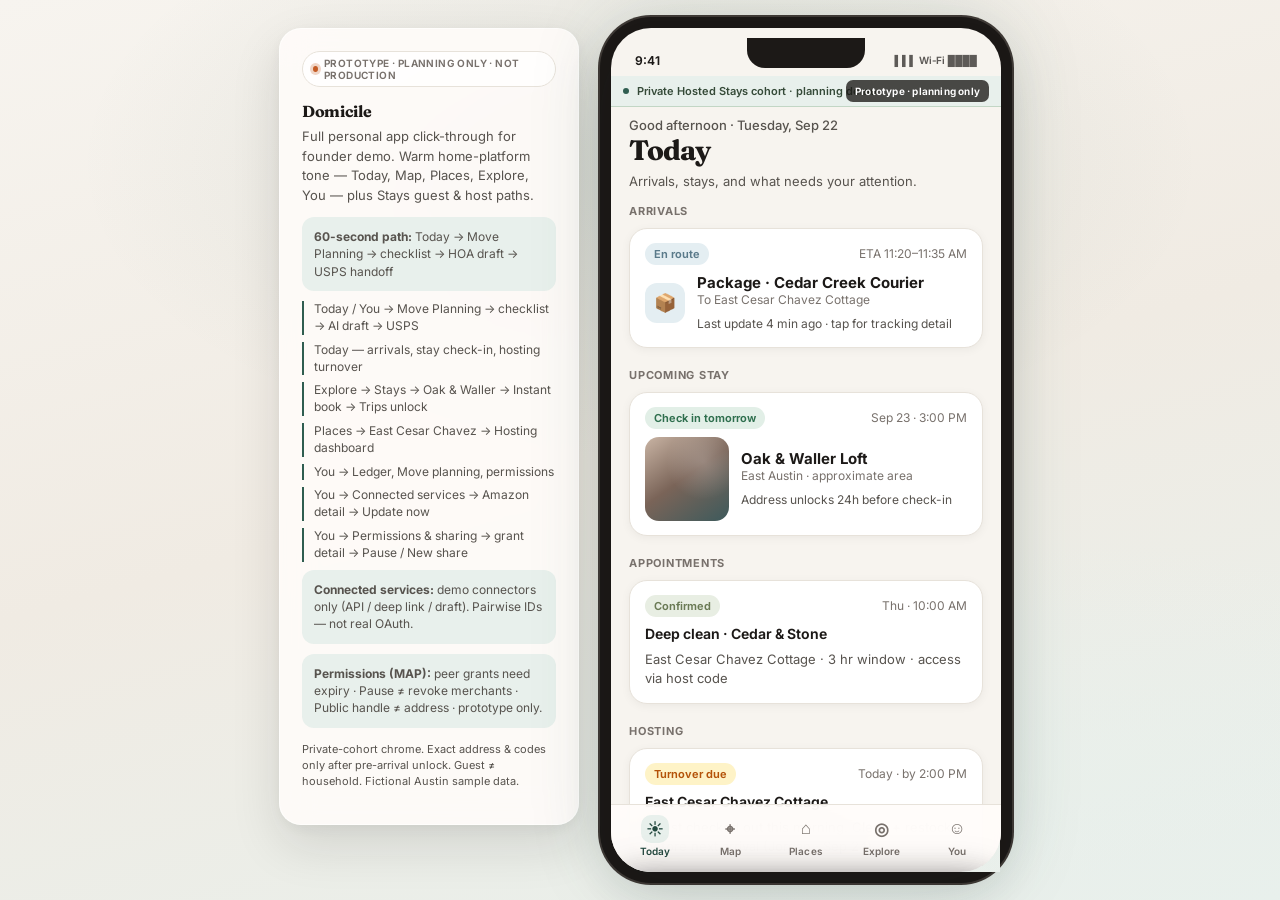
==== index.html @ 8d641833 "Add private inquiry disclosure flow (Services → Permissions) Explore → Services → Cedar & Stone → di" ====
<!DOCTYPE html>
<html lang="en">
<head>
<meta charset="UTF-8" />
<meta name="viewport" content="width=device-width, initial-scale=1, maximum-scale=1, user-scalable=no" />
<meta name="description" content="Domicile personal app — interactive founder prototype (planning only)" />
<title>Domicile · Personal App Prototype</title>
<link rel="preconnect" href="https://fonts.googleapis.com" />
<link rel="preconnect" href="https://fonts.gstatic.com" crossorigin />
<link href="https://fonts.googleapis.com/css2?family=Fraunces:opsz,wght@9..144,500;9..144,600;9..144,700&family=Inter:wght@400;500;600;700&display=swap" rel="stylesheet" />
<link rel="stylesheet" href="app.css" />
</head>
<body>
<div class="desk">
  <aside class="side-panel">
    <div class="badge-proto">Prototype · planning only · not production</div>
    <h2>Domicile</h2>
    <p>Full personal app click-through for founder demo. Warm home-platform tone — Today, Map, Places, Explore, You — plus Stays guest &amp; host paths.</p>
    <div class="hint"><strong>60-second path:</strong> Today → Move Planning → checklist → HOA draft → USPS handoff</div>
    <div class="path">Today / You → Move Planning → checklist → AI draft → USPS</div>
    <div class="path">Today — arrivals, stay check-in, hosting turnover</div>
    <div class="path">Explore → Stays → Oak &amp; Waller → Instant book → Trips unlock</div>
    <div class="path">Places → East Cesar Chavez → Hosting dashboard</div>
    <div class="path">You → Ledger, Move planning, permissions</div>
    <div class="path">You → Connected services → Amazon detail → Update now</div>
    <div class="path">You → Permissions &amp; sharing → grant detail → Pause / New share</div>
    <div class="hint" style="margin-top:8px"><strong>Connected services:</strong> demo connectors only (API / deep link / draft). Pairwise IDs — not real OAuth.</div>
    <div class="hint"><strong>Permissions (MAP):</strong> peer grants need expiry · Pause ≠ revoke merchants · Public handle ≠ address · prototype only.</div>
    <p class="muted" style="margin-top:14px;font-size:11px;line-height:1.45">Private-cohort chrome. Exact address &amp; codes only after pre-arrival unlock. Guest ≠ household. Fictional Austin sample data.</p>
  </aside>

  <div class="phone" id="phone">
    <div class="phone-notch"></div>
    <div class="fab-demo">Prototype · planning only</div>
    <div class="status-bar">
      <span class="time">9:41</span>
      <span class="status-icons">▌▌▌  Wi‑Fi  ████</span>
    </div>
    <div class="app">
      <div class="cohort-bar"><span class="dot"></span> Private Hosted Stays cohort · planning demo</div>
      <div class="screens" id="screens">

        <!-- ========== TODAY ========== -->
        <section class="screen active" data-screen="today" data-nav="today">
          <div class="pad-lg">
            <div class="greeting">Good afternoon · Tuesday, Sep 22</div>
            <h1 class="h1">Today</h1>
            <p class="sub mb-12">Arrivals, stays, and what needs your attention.</p>

            <div class="section-label" style="margin-top:8px">Arrivals</div>
            <div class="card tap" onclick="go('arrival-detail')">
              <div class="between mb-8">
                <span class="pill sky">En route</span>
                <span class="muted">ETA 11:20–11:35 AM</span>
              </div>
              <div class="row gap-md">
                <div class="spend-ico" style="background:var(--sky-soft);font-size:18px">📦</div>
                <div>
                  <div class="strong" style="font-size:15px">Package · Cedar Creek Courier</div>
                  <div class="muted">To East Cesar Chavez Cottage</div>
                  <div class="sub mt-8" style="font-size:12px">Last update 4 min ago · tap for tracking detail</div>
                </div>
              </div>
            </div>

            <div class="section-label">Upcoming stay</div>
            <div class="card tap" onclick="go('trip-prearrival')">
              <div class="between mb-8">
                <span class="pill ok">Check in tomorrow</span>
                <span class="muted">Sep 23 · 3:00 PM</span>
              </div>
              <div class="row gap-md">
                <div class="photo sm loft"></div>
                <div>
                  <div class="strong" style="font-size:15px">Oak &amp; Waller Loft</div>
                  <div class="muted">East Austin · approximate area</div>
                  <div class="sub mt-8" style="font-size:12px">Address unlocks 24h before check-in</div>
                </div>
              </div>
            </div>

            <div class="section-label">Appointments</div>
            <div class="card tap" onclick="go('appointment-detail')">
              <div class="between mb-8">
                <span class="pill olive">Confirmed</span>
                <span class="muted">Thu · 10:00 AM</span>
              </div>
              <div class="h3" style="margin:0">Deep clean · Cedar &amp; Stone</div>
              <p class="sub mt-8">East Cesar Chavez Cottage · 3 hr window · access via host code</p>
            </div>

            <div class="section-label">Hosting</div>
            <div class="card tap" onclick="go('host-reservation')">
              <div class="between mb-8">
                <span class="pill warn">Turnover due</span>
                <span class="muted">Today · by 2:00 PM</span>
              </div>
              <div class="h3" style="margin:0">East Cesar Chavez Cottage</div>
              <p class="sub mt-8">Guest checked out this morning. Clean + restock before next arrival (Jordan · Sep 24).</p>
              <button class="btn btn-secondary btn-sm mt-12" style="width:auto" onclick="event.stopPropagation();go('host-reservation')">View reservation</button>
            </div>

            <div class="section-label">Obligations</div>
            <div class="card tap" onclick="go('place-community')">
              <div class="between">
                <div>
                  <div class="h3" style="margin:0">HOA dues · Sep</div>
                  <p class="sub mt-8">Holly Grove Association · $285 due Oct 1</p>
                </div>
                <span class="pill ghost">Due soon</span>
              </div>
            </div>

            <div class="section-label">Move</div>
            <div class="card tap move-card" onclick="go('move-planning')">
              <div class="between mb-8">
                <span class="pill sage">In progress</span>
                <span class="muted">Nov 1 · move day</span>
              </div>
              <div class="row gap-md">
                <div class="spend-ico" style="background:var(--accent-soft);font-size:18px">→</div>
                <div class="flex-1">
                  <div class="strong" style="font-size:15px">Move Planning</div>
                  <div class="muted">East Cesar Chavez → South Lamar</div>
                  <div class="move-progress mt-8">
                    <div class="between" style="margin-bottom:4px"><span class="muted" style="font-size:11px">3 of 8 notified</span><span class="muted" style="font-size:11px">38%</span></div>
                    <div class="progress-bar"><span style="width:38%"></span></div>
                  </div>
                </div>
              </div>
            </div>
            <div class="card tap mb-8" style="margin-top:8px" onclick="go('connected-services')">
              <div class="between">
                <div class="row gap-md">
                  <div class="spend-ico" style="background:var(--accent-soft);font-size:16px">↔</div>
                  <div>
                    <div class="strong" style="font-size:14px">Connected services</div>
                    <div class="muted" id="today-cs-meta">Services that use your destination</div>
                  </div>
                </div>
                <span class="y-chev">›</span>
              </div>
            </div>

            <div class="section-label">Quiet</div>
            <div class="card tap" onclick="goPermissionsTab('shared')">
              <div class="between">
                <div>
                  <div class="strong" style="font-size:14px">Permissions &amp; sharing</div>
                  <div class="muted" id="today-perm-meta">Maya · approx area · expires Fri</div>
                </div>
                <span class="y-chev">›</span>
              </div>
            </div>
          </div>
        </section>

        <section class="screen" data-screen="arrival-detail" data-nav="today">
          <div class="topbar">
            <button class="back" onclick="go('today')">‹ Today</button>
            <span class="title">Arrival</span>
            <span></span>
          </div>
          <div class="pad">
            <div class="between mb-8">
              <span class="pill sky">En route</span>
              <span class="muted">Fresh · 4 min ago</span>
            </div>
            <h1 class="h1" style="font-size:22px">Package delivery</h1>
            <p class="sub mb-16">Cedar Creek Courier · tracking capability from provider</p>
            <div class="card mb-12">
              <div class="quote-line"><span>ETA window</span><span class="strong">11:20–11:35 AM</span></div>
              <div class="quote-line"><span>Destination</span><span>East Cesar Chavez Cottage</span></div>
              <div class="quote-line"><span>Provider status</span><span>Out for delivery</span></div>
              <div class="quote-line sub"><span>Position precision</span><span>Coarse area only</span></div>
            </div>
            <div class="map-canvas mb-12" style="height:180px">
              <div class="map-blob sky" style="top:40%;left:40%;width:70px;height:55px"><span>Courier</span></div>
              <div class="map-blob olive" style="top:55%;left:58%;width:50px;height:40px"><span>Home</span></div>
              <div class="map-note">ETA-based card — no fabricated live pin. Exact courier track stays in provider app.</div>
            </div>
            <div class="banner info mb-12">
              <span>ℹ</span>
              <span>Domicile shows what this provider authorized. Open their app for turn-by-turn tracking.</span>
            </div>
            <button class="btn btn-secondary" onclick="toast('Would open Cedar Creek Courier (prototype)')">Open provider app</button>
            <button class="btn btn-ghost mt-8" style="width:100%" onclick="go('today')">Back to Today</button>
          </div>
        </section>

        <section class="screen" data-screen="appointment-detail" data-nav="today">
          <div class="topbar">
            <button class="back" onclick="go('today')">‹ Today</button>
            <span class="title">Appointment</span>
            <span></span>
          </div>
          <div class="pad">
            <span class="pill olive mb-8">Confirmed</span>
            <h1 class="h1" style="font-size:22px">Deep clean</h1>
            <p class="sub mb-16">Cedar &amp; Stone Clean Co. · Thu Sep 25 · 10:00–1:00 PM</p>
            <div class="card mb-12">
              <div class="h3">Place</div>
              <p class="sub">East Cesar Chavez Cottage · worker access via timed code</p>
            </div>
            <div class="card mb-12">
              <div class="h3">Scope</div>
              <p class="sub">Kitchen, baths, floors · linens not included · pets: none noted</p>
            </div>
            <div class="btn-row">
              <button class="btn btn-secondary" onclick="go('service-inquiry')">Message</button>
              <button class="btn btn-ghost" onclick="toast('Reschedule flow (prototype)')">Reschedule</button>
            </div>
          </div>
        </section>

        <!-- ========== MAP ========== -->
        <section class="screen" data-screen="map" data-nav="map">
          <div class="pad-lg">
            <h1 class="h1">Map</h1>
            <p class="sub mb-8">Only geometry you’re permitted to receive.</p>
            <div class="layer-chips">
              <button class="layer-chip on" data-layer="dest" onclick="toggleLayer(this)">Destinations</button>
              <button class="layer-chip on" data-layer="biz" onclick="toggleLayer(this)">Businesses</button>
              <button class="layer-chip on" data-layer="evt" onclick="toggleLayer(this)">Events</button>
            </div>
            <div class="map-canvas" style="height:380px">
              <svg class="map-city" viewBox="0 0 300 280" xmlns="http://www.w3.org/2000/svg">
                <path d="M40,80 Q80,40 140,55 T220,70 Q260,100 250,160 T180,220 Q100,240 50,180 Z" fill="#9aab9a" opacity=".4"/>
                <path d="M120,100 Q160,90 190,120 T210,180 Q170,200 130,170 Z" fill="#b8a090" opacity=".35"/>
                <line x1="20" y1="140" x2="280" y2="130" stroke="#7a8a7a" stroke-width="2" opacity=".3"/>
                <line x1="100" y1="40" x2="160" y2="250" stroke="#7a8a7a" stroke-width="1.5" opacity=".25"/>
              </svg>
              <div class="map-blob" data-map-layer="dest" style="top:26%;left:18%"><span>Stay area</span></div>
              <div class="map-blob olive" data-map-layer="dest" style="top:48%;left:54%;width:72px;height:56px"><span>Home</span></div>
              <div class="map-biz" data-map-layer="biz" style="top:35%;left:62%"></div>
              <div class="map-biz" data-map-layer="biz" style="top:58%;left:30%"></div>
              <div class="map-biz" data-map-layer="biz" style="top:42%;left:72%"></div>
              <div class="map-event" data-map-layer="evt" style="top:22%;left:48%"></div>
              <div class="map-event" data-map-layer="evt" style="top:68%;left:45%"></div>
              <div class="map-note">Approximate public geometry. Exact pins only when authorized — stay areas remain neighborhood blobs until pre-arrival unlock.</div>
            </div>
            <div class="card mt-12">
              <div class="h3">Legend</div>
              <div class="stack gap-sm mt-8">
                <div class="row"><span class="pill">Area blob</span><span class="muted">Destinations you may see</span></div>
                <div class="row"><span class="pill olive">□</span><span class="muted">Businesses (labeled when zoomed)</span></div>
                <div class="row"><span class="pill sky">●</span><span class="muted">Events with venue disclosure</span></div>
              </div>
            </div>
            <div class="banner private mt-12">
              <span>◎</span>
              <span><strong>Permissioned map.</strong> Counts and markers never reveal private people you shouldn’t see.</span>
            </div>
            <div class="card tap mt-12" onclick="goPermissionsTab('incoming')">
              <div class="between">
                <div>
                  <div class="strong" style="font-size:14px">Shared with me</div>
                  <div class="muted">Incoming grants you can preview on map</div>
                </div>
                <span class="y-chev">›</span>
              </div>
            </div>
            <button class="btn btn-secondary mt-8" style="width:100%" onclick="goPermissionsTab('shared')">Manage sharing</button>
          </div>
        </section>

        <!-- ========== PLACES ========== -->
        <section class="screen" data-screen="places" data-nav="places">
          <div class="pad-lg">
            <h1 class="h1">Places</h1>
            <p class="sub mb-16">Homes and properties you manage or belong to.</p>
            <div class="home-hero" onclick="go('place-home')">
              <div class="photo med cottage"><span class="photo-label">Eligible for Hosting</span></div>
              <div class="body">
                <div class="name">East Cesar Chavez Cottage</div>
                <div class="addr">Your home · Austin, TX · fictional sample</div>
                <div class="row mt-12 wrap" style="gap:6px">
                  <span class="pill sage">Hosting on</span>
                  <span class="pill ghost">Private cohort</span>
                </div>
              </div>
            </div>
            <div class="card mt-12" style="opacity:.72">
              <div class="strong" style="font-size:14px">Lake Travis Weekender</div>
              <p class="muted mt-8">Not eligible — needs place verification before Hosting.</p>
            </div>
            <div class="section-label">Saved destinations</div>
            <div class="card">
              <div class="between"><span class="strong" style="font-size:14px">Maya’s place · East Austin</span><span class="pill ghost">Shared</span></div>
              <p class="muted mt-8">Approximate until she grants exact · expires Fri</p>
            </div>
          </div>
        </section>

        <section class="screen" data-screen="place-home" data-nav="places">
          <div class="topbar"><button class="back" onclick="go('places')">‹ Places</button><span></span><span></span></div>
          <div class="pad">
            <div class="photo tall cottage mb-12"><span class="photo-label">East Cesar Chavez Cottage</span></div>
            <h1 class="h1" style="font-size:22px">East Cesar Chavez Cottage</h1>
            <p class="sub mb-12">Your home on Domicile. Guests are visitors — not household members, tenants, or residents.</p>
            <div class="stat-row mb-16">
              <div class="stat"><div class="n">2</div><div class="l">Household</div></div>
              <div class="stat"><div class="n">$1.2k</div><div class="l">Sep spend</div></div>
              <div class="stat"><div class="n">On</div><div class="l">Hosting</div></div>
            </div>
            <div class="card tap mb-10" onclick="go('host-dashboard')">
              <div class="between">
                <div>
                  <div class="h3" style="margin:0">Hosting</div>
                  <p class="sub mt-8">Listings, calendar, reservations, earnings</p>
                </div>
                <span style="color:var(--muted)">›</span>
              </div>
            </div>
            <div class="profile-grid mb-12">
              <div class="profile-tile" onclick="go('place-household')"><div class="pt-ico">👥</div><div class="pt-name">Household</div><div class="pt-sub">People &amp; roles</div></div>
              <div class="profile-tile" onclick="go('place-facts')"><div class="pt-ico">📋</div><div class="pt-name">Facts &amp; assets</div><div class="pt-sub">Specs, docs</div></div>
              <div class="profile-tile" onclick="go('place-spending')"><div class="pt-ico">◈</div><div class="pt-name">Spending</div><div class="pt-sub">Home snapshot</div></div>
              <div class="profile-tile" onclick="go('place-bills')"><div class="pt-ico">◎</div><div class="pt-name">Bills</div><div class="pt-sub">Due &amp; history</div></div>
              <div class="profile-tile" onclick="go('place-community')"><div class="pt-ico">⌂</div><div class="pt-name">Community</div><div class="pt-sub">HOA &amp; balance</div></div>
              <div class="profile-tile" onclick="go('place-maintenance')"><div class="pt-ico">✦</div><div class="pt-name">Maintenance</div><div class="pt-sub">History &amp; tasks</div></div>
            </div>
          </div>
        </section>

        <section class="screen" data-screen="place-household" data-nav="places">
          <div class="topbar"><button class="back" onclick="go('place-home')">‹ Home</button><span class="title">Household</span><span></span></div>
          <div class="pad">
            <p class="sub mb-16">People who live here — separate from Stays guests.</p>
            <div class="card mb-8">
              <div class="row gap-md">
                <div class="avatar">AL</div>
                <div><div class="strong">AL · You</div><div class="muted">Owner · primary</div></div>
              </div>
            </div>
            <div class="card mb-8">
              <div class="row gap-md">
                <div class="avatar sm" style="background:linear-gradient(135deg,#a88,#689)">JR</div>
                <div><div class="strong">Jordan R.</div><div class="muted">Household member · shared access</div></div>
              </div>
            </div>
            <div class="banner gated mt-12"><span>⬚</span><span>Stays guests never appear here. Hosting guests stay under Hosting → Reservations.</span></div>
          </div>
        </section>

        <section class="screen" data-screen="place-facts" data-nav="places">
          <div class="topbar"><button class="back" onclick="go('place-home')">‹ Home</button><span class="title">Facts &amp; assets</span><span></span></div>
          <div class="pad">
            <div class="card mb-12">
              <div class="quote-line"><span>Beds / baths</span><span class="strong">2 / 1</span></div>
              <div class="quote-line"><span>Sq ft (approx)</span><span>980</span></div>
              <div class="quote-line"><span>Year</span><span>1948 · renovated 2019</span></div>
              <div class="quote-line"><span>Utilities</span><span>Electric · gas · city water</span></div>
            </div>
            <div class="section-label" style="margin-top:0">Assets</div>
            <div class="card mb-8"><div class="between"><span>Washer / dryer</span><span class="muted">Serial on file</span></div></div>
            <div class="card mb-8"><div class="between"><span>HVAC · Carrier</span><span class="muted">Filter due Oct</span></div></div>
            <div class="card"><div class="between"><span>Water heater</span><span class="muted">Installed 2021</span></div></div>
          </div>
        </section>

        <section class="screen" data-screen="place-spending" data-nav="places">
          <div class="topbar"><button class="back" onclick="go('place-home')">‹ Home</button><span class="title">Spending</span><span></span></div>
          <div class="pad">
            <p class="sub mb-12">September snapshot for this home. Full Ledger under You.</p>
            <div class="stat-row mb-16">
              <div class="stat"><div class="n">$1,248</div><div class="l">This month</div></div>
              <div class="stat"><div class="n">$412</div><div class="l">Services</div></div>
              <div class="stat"><div class="n">$285</div><div class="l">HOA</div></div>
            </div>
            <div class="card tap" onclick="go('ledger')">
              <div class="between"><span class="strong">Open Domicile Ledger</span><span>›</span></div>
              <p class="muted mt-8">Source-attributed spend across stays, services, community</p>
            </div>
          </div>
        </section>

        <section class="screen" data-screen="place-bills" data-nav="places">
          <div class="topbar"><button class="back" onclick="go('place-home')">‹ Home</button><span class="title">Bills</span><span></span></div>
          <div class="pad">
            <div class="section-label" style="margin-top:0">Due soon</div>
            <div class="card mb-8">
              <div class="between"><div><div class="strong">Electric · Austin Energy</div><div class="muted">Period Aug 15–Sep 14</div></div><span class="strong">$94.20</span></div>
              <p class="muted mt-8">Due Sep 28 · pay in provider portal</p>
            </div>
            <div class="card mb-8 tap" onclick="go('place-community')">
              <div class="between"><div><div class="strong">HOA · Holly Grove</div><div class="muted">September assessment</div></div><span class="strong">$285.00</span></div>
              <p class="muted mt-8">Due Oct 1 · view community balance</p>
            </div>
            <div class="section-label">Scheduled</div>
            <div class="card"><p class="sub">Internet auto-pay · 1st of month · reminder only</p></div>
          </div>
        </section>

        <section class="screen" data-screen="place-community" data-nav="places">
          <div class="topbar"><button class="back" onclick="go('place-home')">‹ Home</button><span class="title">Community</span><span></span></div>
          <div class="pad">
            <h2 class="h2">Holly Grove Association</h2>
            <p class="sub mb-16">Read-only balance card · fictional Austin HOA</p>
            <div class="card mb-12" style="background:linear-gradient(145deg,#fff,#eef3e8)">
              <div class="muted mb-4">Current balance</div>
              <div style="font-size:32px;font-weight:750;letter-spacing:-.03em">$285.00</div>
              <p class="sub mt-8">Due Oct 1 · Assessment · Sep 2026</p>
              <div class="progress-bar"><span style="width:0%"></span></div>
              <p class="muted mt-8">Status: Open · last sync yesterday</p>
            </div>
            <div class="card mb-8">
              <div class="h3">Notices</div>
              <p class="sub">Pool hours extended through October · no board vote required</p>
            </div>
            <div class="card">
              <div class="h3">Amenities</div>
              <p class="sub">Pool · shared garden · mail room. Reserve in community portal (read-only here).</p>
            </div>
            <div class="banner gated mt-12"><span>⬚</span><span>Payment stays with association systems. Domicile surfaces balance &amp; due dates you’re authorized to see.</span></div>
          </div>
        </section>

        <section class="screen" data-screen="place-maintenance" data-nav="places">
          <div class="topbar"><button class="back" onclick="go('place-home')">‹ Home</button><span class="title">Maintenance</span><span></span></div>
          <div class="pad">
            <div class="section-label" style="margin-top:0">Open</div>
            <div class="card mb-8">
              <div class="between"><span class="pill warn">Due Oct</span><span class="muted">HVAC filter</span></div>
              <p class="sub mt-8">Replace 16×25×1 filter · last done Jul</p>
            </div>
            <div class="section-label">Recent</div>
            <div class="card mb-8"><div class="between"><span class="strong">Gutter clean</span><span class="muted">Aug 12</span></div></div>
            <div class="card"><div class="between"><span class="strong">Dishwasher seal</span><span class="muted">Jun 3</span></div></div>
          </div>
        </section>

        <!-- ========== EXPLORE ========== -->
        <section class="screen" data-screen="explore" data-nav="explore">
          <div class="pad-lg">
            <h1 class="h1">Explore</h1>
            <p class="sub mb-16">Discover what’s open to you — services, stays, events, and more.</p>
            <div class="hub-grid">
              <div class="hub-tile featured" onclick="go('stays-search')">
                <div>
                  <div class="tile-ico">⌂</div>
                  <div class="tile-name">Stays</div>
                  <div class="tile-desc">Private hosted stays in places you’re invited to — short visits, not residency.</div>
                </div>
                <span class="pill sage" style="align-self:flex-start;margin-top:10px">Private cohort</span>
              </div>
              <div class="hub-tile" onclick="go('services-list')">
                <div class="tile-ico">✦</div>
                <div class="tile-name">Services</div>
                <div class="tile-desc">Home care nearby</div>
              </div>
              <div class="hub-tile" onclick="go('events-list')">
                <div class="tile-ico">◎</div>
                <div class="tile-name">Events</div>
                <div class="tile-desc">With venue context</div>
              </div>
              <div class="hub-tile" onclick="go('packages-list')">
                <div class="tile-ico">▣</div>
                <div class="tile-name">Packages</div>
                <div class="tile-desc">Home plans &amp; bundles</div>
              </div>
              <div class="hub-tile" onclick="go('sponsored-list')">
                <div class="tile-ico">◇</div>
                <div class="tile-name">Sponsored</div>
                <div class="tile-desc">Partner picks · Ad labeled</div>
              </div>
            </div>
            <div class="banner gated mt-16">
              <span>⬚</span>
              <span><strong>Public discovery — gated.</strong> Open marketplace search activates after private cohort. You’re browsing invite-approved inventory.</span>
            </div>
          </div>
        </section>

        <!-- Services -->
        <section class="screen" data-screen="services-list" data-nav="explore">
          <div class="topbar"><button class="back" onclick="go('explore')">‹ Explore</button><span class="title">Services</span><span></span></div>
          <div class="pad">
            <div class="banner private mb-12"><span>◎</span><span><strong>Matched privately to your place</strong> · businesses are not notified until you inquire. Browsing does not create leads.</span></div>
            <p class="sub mb-12">Discover cleaners and home care near your places. Prototype / demo.</p>
            <div class="listing-card" onclick="go('service-detail')">
              <div class="photo sm service"></div>
              <div class="meta">
                <div class="name">Cedar &amp; Stone Clean Co.</div>
                <div class="loc">East Austin · 4.9 · responds same day</div>
                <div class="chips mb-8"><span class="chip">Deep clean</span><span class="chip">Turnover</span></div>
                <div class="price">From $145 <span>· visit</span></div>
              </div>
            </div>
            <div class="listing-card mt-10" onclick="toast('Demo focuses on Cedar & Stone — open that listing')">
              <div class="photo sm" style="background:linear-gradient(140deg,#c8b8a8,#6a7a68)"></div>
              <div class="meta">
                <div class="name">Bluebonnet Lawn Care</div>
                <div class="loc">Travis County · seasonal</div>
                <div class="price">From $65 <span>· visit</span></div>
              </div>
            </div>
          </div>
        </section>

        <section class="screen" data-screen="service-detail" data-nav="explore">
          <div class="topbar"><button class="back" onclick="go('services-list')">‹ Services</button><span class="title">Service</span><span></span></div>
          <div class="pad">
            <div class="photo med service mb-12"><span class="photo-label">Cedar &amp; Stone</span></div>
            <h1 class="h1" style="font-size:22px">Cedar &amp; Stone Clean Co.</h1>
            <p class="sub mb-12">Residential cleaning · East Austin &amp; nearby · bonded &amp; insured (disclosed)</p>
            <div class="chips mb-12"><span class="chip">Deep clean</span><span class="chip">Recurring</span><span class="chip">Turnover</span><span class="chip">Eco products</span></div>
            <div class="card mb-12">
              <div class="h3">About</div>
              <p class="sub">Small team that knows cottage layouts. Quiet during work hours. Access via your place permissions — never shared publicly.</p>
            </div>
            <div class="card mb-16">
              <div class="quote-line"><span>Standard deep clean</span><span class="strong">$145–190</span></div>
              <div class="quote-line"><span>Turnover (Stays)</span><span>$95–120</span></div>
            </div>
            <div class="banner info mb-12"><span>ℹ</span><span>Opening this listing did <strong>not</strong> notify Cedar &amp; Stone. Only a private inquiry creates a Permissions grant.</span></div>
            <button class="btn btn-primary" onclick="go('service-inquiry')">Send private inquiry</button>
            <p class="muted mt-12" style="font-size:11px;text-align:center">Goes to this provider only · quote ≠ booking · prototype</p>
          </div>
        </section>

        <section class="screen" data-screen="service-inquiry" data-nav="explore">
          <div class="topbar"><button class="back" onclick="go('service-detail')">‹ Service</button><span class="title">Private inquiry</span><span></span></div>
          <div class="pad">
            <div class="between mb-8">
              <span class="pill ghost">Prototype / demo</span>
              <span class="pill sage">One provider</span>
            </div>
            <h1 class="h1" style="font-size:20px;margin-bottom:6px">Disclosure before send</h1>
            <p class="sub mb-12">Explicit sheet for Cedar &amp; Stone only — competitors never see this. Quote ≠ booking.</p>

            <div class="section-label" style="margin-top:0">To</div>
            <div class="card mb-12" style="padding:12px 14px">
              <div class="between">
                <div>
                  <div class="strong" style="font-size:14px">Cedar &amp; Stone Clean Co.</div>
                  <div class="muted" style="font-size:11px;margin-top:2px">Locked recipient · acct_cedar_stone_01</div>
                </div>
                <span class="pill ghost">Only</span>
              </div>
            </div>

            <div class="section-label">Service need</div>
            <div class="chip-row mb-12" id="inq-service-chips">
              <button type="button" class="purpose-chip on" data-inq-svc="Deep clean" onclick="inqPickService(this)">Deep clean</button>
              <button type="button" class="purpose-chip" data-inq-svc="Turnover" onclick="inqPickService(this)">Turnover</button>
              <button type="button" class="purpose-chip" data-inq-svc="Recurring" onclick="inqPickService(this)">Recurring</button>
            </div>

            <div class="section-label">Requested window</div>
            <div class="field mb-12">
              <label>Date · time of day</label>
              <input id="inq-window" value="Thu Sep 25 · morning" oninput="inqSyncPreview()" />
            </div>

            <div class="section-label">Place (owned / authorized-for-onward)</div>
            <div class="policy-option on mb-8" id="inq-place-ecc" onclick="inqPickPlace('place_ecc')">
              <div class="po-radio"></div>
              <div>
                <div class="po-title">East Cesar Chavez Cottage</div>
                <div class="po-sub">Owned · you may disclose onward for this inquiry</div>
              </div>
            </div>
            <div class="policy-option disabled mb-12" id="inq-place-maya" aria-disabled="true" title="View-only places cannot be forwarded">
              <div class="po-radio"></div>
              <div>
                <div class="po-title">Maya’s place</div>
                <div class="po-sub">View-only — can’t forward. Destination shared with you for viewing only.</div>
              </div>
            </div>

            <div class="section-label">What they receive now</div>
            <div class="card mb-12" style="padding:4px 14px">
              <div class="inq-check-row">
                <div>
                  <div class="strong" style="font-size:13px">Approximate area / serves-this-zone</div>
                  <div class="muted" style="font-size:11px">Default · coverage zone, not street</div>
                </div>
                <button type="button" class="perm-toggle on" id="inq-tog-approx" onclick="inqToggle('approx')" aria-pressed="true" aria-label="Approximate area"><span class="perm-toggle-knob"></span></button>
              </div>
              <div class="inq-check-row">
                <div>
                  <div class="strong" style="font-size:13px">Exact street + unit</div>
                  <div class="muted" style="font-size:11px">Off · provider can request later</div>
                </div>
                <button type="button" class="perm-toggle" id="inq-tog-exact" onclick="inqToggle('exact')" aria-pressed="false" aria-label="Exact street"><span class="perm-toggle-knob"></span></button>
              </div>
              <div class="inq-check-row">
                <div>
                  <div class="strong" style="font-size:13px">Access notes</div>
                  <div class="muted" style="font-size:11px">Optional · does not imply exact pin</div>
                </div>
                <button type="button" class="perm-toggle" id="inq-tog-access" onclick="inqToggle('access')" aria-pressed="false" aria-label="Access notes"><span class="perm-toggle-knob"></span></button>
              </div>
            </div>

            <div class="section-label">Identity (separate from address)</div>
            <div class="policy-option on mb-8" id="inq-id-alias" onclick="inqPickIdentity('alias')">
              <div class="po-radio"></div>
              <div>
                <div class="po-title">Inquiry alias “River Guest”</div>
                <div class="po-sub">Thread-only pseudonym · not bearer · does not resolve @al / wallet</div>
              </div>
            </div>
            <div class="policy-option mb-12" id="inq-id-handle" onclick="inqPickIdentity('handle')">
              <div class="po-radio"></div>
              <div>
                <div class="po-title">Share usual @al</div>
                <div class="po-sub">Confirm · handle ≠ address disclosure</div>
              </div>
            </div>

            <div class="section-label">Notes</div>
            <div class="field mb-12">
              <label>Message to provider</label>
              <textarea id="inq-notes" rows="3" oninput="inqSyncPreview()">Deep clean before next host arrival. Pets: none. Lockbox OK if you later receive exact access.</textarea>
            </div>

            <div class="section-label">Preview as provider</div>
            <div class="share-preview-card mb-16" id="inq-preview-card">
              <div class="muted mb-8" style="font-size:11px">What Cedar &amp; Stone sees now</div>
              <div class="strong" style="font-size:14px" id="inq-prev-area">East Austin · serves-this-zone (approx)</div>
              <div class="muted mt-8" style="font-size:12px" id="inq-prev-id">From: River Guest (inquiry alias)</div>
              <div class="muted" style="font-size:12px" id="inq-prev-svc">Deep clean · Thu Sep 25 · morning</div>
              <p class="muted mt-8" style="font-size:11px;line-height:1.4">No street or unit in this disclosure. Exact address is a separate later grant request.</p>
            </div>

            <button class="btn btn-primary" onclick="sendInquiry()">Submit private inquiry</button>
            <p class="muted mt-12" style="font-size:11px;text-align:center;line-height:1.45">Creates an inquiry-class Permissions grant · not a confirmed appointment · demo</p>
          </div>
        </section>

        <!-- Events -->
        <section class="screen" data-screen="events-list" data-nav="explore">
          <div class="topbar"><button class="back" onclick="go('explore')">‹ Explore</button><span class="title">Events</span><span></span></div>
          <div class="pad">
            <div class="listing-card" onclick="go('event-detail')">
              <div class="photo sm event"></div>
              <div class="meta">
                <div class="name">East Side Porch Social</div>
                <div class="loc">Sat Oct 4 · 5–8 PM · neighborhood venue</div>
                <div class="chips"><span class="chip">Open RSVP</span><span class="chip">~40 capacity</span></div>
              </div>
            </div>
            <div class="card mt-12" style="opacity:.75">
              <div class="strong" style="font-size:14px">Holly Grove board mixer</div>
              <p class="muted mt-8">Members only · you’re eligible via community</p>
            </div>
          </div>
        </section>

        <section class="screen" data-screen="event-detail" data-nav="explore">
          <div class="topbar"><button class="back" onclick="go('events-list')">‹ Events</button><span class="title">Event</span><span></span></div>
          <div class="pad">
            <div class="photo med event mb-12"><span class="photo-label">Oct 4</span></div>
            <h1 class="h1" style="font-size:22px">East Side Porch Social</h1>
            <p class="sub mb-12">Saturday, Oct 4 · 5:00–8:00 PM CT · organized by Mira R.</p>
            <div class="card mb-12">
              <div class="h3">Venue</div>
              <p class="sub">Neighborhood porch / garden — approximate area until you RSVP and organizer discloses exact address.</p>
            </div>
            <div class="map-canvas mb-12" style="height:140px">
              <div class="map-blob sky" style="top:30%;left:35%"><span>Venue area</span></div>
              <div class="map-note">Organizer controls venue precision. Being able to see a friend’s home does not authorize a public event there.</div>
            </div>
            <div class="card mb-16">
              <div class="h3">Attendance</div>
              <p class="sub">Interest list visible to organizer · capacity ~40 · no ticket fee</p>
            </div>
            <button class="btn btn-primary" id="rsvp-btn" onclick="rsvpEvent()">RSVP interest</button>
          </div>
        </section>

        <!-- Packages -->
        <section class="screen" data-screen="packages-list" data-nav="explore">
          <div class="topbar"><button class="back" onclick="go('explore')">‹ Explore</button><span class="title">Packages</span><span></span></div>
          <div class="pad">
            <p class="sub mb-12">Home packages from partners — optional, disclosed.</p>
            <div class="card tap mb-10" onclick="go('package-detail')">
              <div class="row gap-md">
                <div class="photo sm pkg"></div>
                <div>
                  <div class="strong">Seasonal home care bundle</div>
                  <div class="muted">Filter + gutter + HVAC check</div>
                  <div class="price mt-8" style="font-size:13px;font-weight:700">$289 <span class="muted" style="font-weight:450">· one-time</span></div>
                </div>
              </div>
            </div>
            <div class="card tap" onclick="toast('Demo opens Seasonal home care bundle')">
              <div class="row gap-md">
                <div class="photo sm" style="background:linear-gradient(135deg,#d8c8b0,#7a8a70)"></div>
                <div>
                  <div class="strong">Smart monitor starter</div>
                  <div class="muted">Leak + temp sensors · install visit</div>
                </div>
              </div>
            </div>
          </div>
        </section>

        <section class="screen" data-screen="package-detail" data-nav="explore">
          <div class="topbar"><button class="back" onclick="go('packages-list')">‹ Packages</button><span class="title">Package</span><span></span></div>
          <div class="pad">
            <div class="photo med pkg mb-12"><span class="photo-label">Seasonal care</span></div>
            <h1 class="h1" style="font-size:22px">Seasonal home care bundle</h1>
            <p class="sub mb-12">Filter change, gutter clean, and HVAC visual check — scheduled as one visit window.</p>
            <div class="card mb-12">
              <div class="quote-line"><span>Package price</span><span class="strong">$289</span></div>
              <div class="quote-line"><span>Partner</span><span>Hill Country Home Care</span></div>
              <div class="quote-line sub"><span>Optional referral fee</span><span>Disclosed at checkout</span></div>
            </div>
            <div class="banner info mb-16"><span>ℹ</span><span>Buying a package does not change insurance or silently cancel other coverage.</span></div>
            <button class="btn btn-primary" onclick="toast('Package hold started (prototype)')">Continue</button>
          </div>
        </section>

        <!-- Sponsored -->
        <section class="screen" data-screen="sponsored-list" data-nav="explore">
          <div class="topbar"><button class="back" onclick="go('explore')">‹ Explore</button><span class="title">Sponsored</span><span></span></div>
          <div class="pad">
            <div class="banner gated mb-12"><span>Ad</span><span><strong>Sponsored results</strong> are labeled before you interact. They are not organic rankings.</span></div>
            <div class="card tap mb-10" onclick="go('sponsored-detail')">
              <div class="between mb-8"><span class="pill ad">Ad</span><span class="muted">Partner</span></div>
              <div class="row gap-md">
                <div class="photo sm ad"></div>
                <div>
                  <div class="strong">Riverbend Insurance · home policy refresh</div>
                  <div class="muted">Compare coverage for East Austin cottages</div>
                </div>
              </div>
            </div>
            <div class="card" style="opacity:.8">
              <div class="between mb-8"><span class="pill ad">Ad</span></div>
              <div class="strong" style="font-size:14px">Solar estimate · Austin roofs</div>
              <p class="muted mt-8">Tap would open labeled partner flow</p>
            </div>
          </div>
        </section>

        <section class="screen" data-screen="sponsored-detail" data-nav="explore">
          <div class="topbar"><button class="back" onclick="go('sponsored-list')">‹ Sponsored</button><span class="title">Partner offer</span><span></span></div>
          <div class="pad">
            <span class="pill ad mb-8">Ad · Sponsored</span>
            <h1 class="h1" style="font-size:22px">Riverbend Insurance</h1>
            <p class="sub mb-16">Home policy refresh for cottages like yours. This placement is paid — not an organic Domicile recommendation.</p>
            <div class="card mb-16">
              <div class="h3">What happens next</div>
              <p class="sub">You’ll leave Domicile’s ranked Explore and enter a partner intake. No silent coverage change from this screen alone.</p>
            </div>
            <button class="btn btn-primary" onclick="toast('Would open partner flow (prototype)')">Continue to partner</button>
            <button class="btn btn-ghost mt-8" style="width:100%" onclick="go('sponsored-list')">Not now</button>
          </div>
        </section>

        <!-- ========== STAYS (guest) ========== -->
        <section class="screen" data-screen="stays-search" data-nav="explore">
          <div class="topbar">
            <button class="back" onclick="go('explore')">‹ Explore</button>
            <span class="title">Stays</span>
            <button class="icon-btn" onclick="go('trips')" title="Trips">☰</button>
          </div>
          <div class="pad">
            <div class="banner private mb-12">
              <span>◎</span>
              <span><strong>Private Hosted Stays cohort</strong> — invite-only / approved guests.</span>
            </div>
            <div class="stack gap-sm mb-12">
              <div class="field"><label>Where</label><input value="Austin, TX" readonly /></div>
              <div class="field-row">
                <div class="field"><label>Check-in</label><input type="date" value="2026-09-23" id="ci-date" /></div>
                <div class="field"><label>Check-out</label><input type="date" value="2026-09-26" id="co-date" /></div>
              </div>
              <div class="field">
                <label>Guests</label>
                <select id="guest-count">
                  <option>1 guest</option>
                  <option selected>2 guests</option>
                  <option>3 guests</option>
                  <option>4 guests</option>
                </select>
              </div>
              <button class="btn btn-primary" onclick="go('stays-results')">Search stays</button>
            </div>
            <p class="muted text-center">Nightly inventory · host policy · timed access</p>
          </div>
        </section>

        <section class="screen" data-screen="stays-results" data-nav="explore">
          <div class="topbar">
            <button class="back" onclick="go('stays-search')">‹ Search</button>
            <span class="title">Austin · Sep 23–26</span>
            <span></span>
          </div>
          <div class="pad">
            <div class="toggle-bar">
              <button class="on" id="tog-list" onclick="toggleResults('list')">List</button>
              <button id="tog-map" onclick="toggleResults('map')">Map</button>
            </div>
            <div id="results-list">
              <p class="muted mb-12">3 stays open to your invitations · 3 nights</p>
              <div class="stack gap-md">
                <div class="listing-card" onclick="go('listing-detail')">
                  <div class="photo sm loft"></div>
                  <div class="meta">
                    <div class="between"><div class="name">Oak &amp; Waller Loft</div><span class="pill">Instant book</span></div>
                    <div class="loc">East Austin · area only until confirmed</div>
                    <div class="chips mb-8"><span class="chip">Wifi</span><span class="chip">Workspace</span></div>
                    <div class="price">$148 <span>/ night</span></div>
                  </div>
                </div>
                <div class="listing-card" onclick="toast('Demo focuses on Oak & Waller Loft — tap that listing')">
                  <div class="photo sm bungalow"></div>
                  <div class="meta">
                    <div class="between"><div class="name">Holly St Bungalow</div><span class="pill warn">Request</span></div>
                    <div class="loc">Holly neighborhood · approx.</div>
                    <div class="price">$165 <span>/ night</span></div>
                  </div>
                </div>
                <div class="listing-card" onclick="toast('Demo focuses on Oak & Waller Loft — tap that listing')">
                  <div class="photo sm casita"></div>
                  <div class="meta">
                    <div class="between"><div class="name">Govalle Casita</div><span class="pill">Instant book</span></div>
                    <div class="loc">Govalle · approx. area</div>
                    <div class="price">$129 <span>/ night</span></div>
                  </div>
                </div>
              </div>
            </div>
            <div id="results-map" class="hide">
              <div class="map-canvas" style="height:360px">
                <div class="map-blob" style="top:22%;left:18%"><span>Loft</span></div>
                <div class="map-blob" style="top:45%;left:48%;width:72px;height:58px"><span>Bungalow</span></div>
                <div class="map-blob olive" style="top:58%;left:28%;width:64px;height:50px"><span>Casita</span></div>
                <div class="map-note">Approximate stay areas — not street pins. Exact address after confirmed guest + pre-arrival.</div>
              </div>
              <button class="btn btn-secondary mt-12" onclick="go('listing-detail')">Open Oak &amp; Waller Loft</button>
            </div>
          </div>
        </section>

        <section class="screen" data-screen="listing-detail" data-nav="explore">
          <div class="topbar">
            <button class="back" onclick="go('stays-results')">‹ Results</button>
            <span class="title">Listing</span>
            <span></span>
          </div>
          <div class="pad">
            <div class="photo tall loft mb-12">
              <span class="photo-label">1 / 5 · Living loft</span>
              <div class="photo-dots"><span class="on"></span><span></span><span></span><span></span><span></span></div>
            </div>
            <div class="between mb-8">
              <h1 class="h1" style="font-size:22px;margin:0">Oak &amp; Waller Loft</h1>
              <span class="pill">Instant book</span>
            </div>
            <p class="sub mb-8">Entire loft · East Austin · up to 3 guests · 1 bedroom</p>
            <p class="muted mb-12">You are a guest for a short stay — not a household member, tenant, or resident.</p>
            <div class="row mb-16">
              <div class="avatar">MR</div>
              <div>
                <div class="strong" style="font-size:14px">Hosted by Mira R.</div>
                <div class="muted">Responds within a few hours · careful house guide</div>
              </div>
            </div>
            <div class="section-label" style="margin-top:0">About this stay</div>
            <p class="sub mb-12">Light-filled loft near Waller Creek. Quiet evenings preferred. Self check-in with timed access code after you’re confirmed.</p>
            <div class="section-label">Amenities</div>
            <div class="chips mb-12">
              <span class="chip">Wifi</span><span class="chip">Kitchen</span><span class="chip">Washer</span>
              <span class="chip">Workspace</span><span class="chip">AC</span><span class="chip">Street parking</span>
            </div>
            <div class="section-label">House rules</div>
            <div class="card mb-12"><p class="sub">No parties · Quiet after 10 PM · No smoking · Max 3 guests · Shoes off indoors</p></div>
            <div class="section-label">Safety</div>
            <div class="card mb-12"><p class="sub">Smoke &amp; CO alarms · Fire extinguisher · First-aid kit · Exterior cameras on entry only (disclosed)</p></div>
            <div class="section-label">Location</div>
            <div class="map-canvas mb-8" style="height:160px">
              <div class="map-blob" style="top:30%;left:35%"><span>Area</span></div>
              <div class="map-note">Approximate neighborhood — exact address unlocks for confirmed guests before arrival.</div>
            </div>
            <div class="section-label">Cancellation</div>
            <p class="sub mb-16">Flexible · Full refund if canceled 5+ days before check-in. Deposit held until checkout inspection.</p>
            <div class="sticky-cta">
              <div class="between mb-8">
                <div><span class="strong">$148</span> <span class="muted">/ night</span></div>
                <span class="muted">Sep 23–26 · 3 nights</span>
              </div>
              <button class="btn btn-primary" onclick="go('checkout')">Continue to book</button>
            </div>
          </div>
        </section>

        <section class="screen" data-screen="checkout" data-nav="explore">
          <div class="topbar">
            <button class="back" onclick="go('listing-detail')">‹ Listing</button>
            <span class="title">Checkout</span>
            <span></span>
          </div>
          <div class="pad">
            <div class="card mb-12">
              <div class="row gap-md">
                <div class="photo sm loft"></div>
                <div>
                  <div class="strong">Oak &amp; Waller Loft</div>
                  <div class="muted">Sep 23–26 · 2 guests · 3 nights</div>
                  <span class="pill mt-8">Host policy: Instant book</span>
                </div>
              </div>
            </div>
            <div class="section-label" style="margin-top:4px">Quote breakdown</div>
            <div class="card mb-12">
              <div class="quote-line"><span>$148 × 3 nights</span><span>$444.00</span></div>
              <div class="quote-line"><span>Cleaning fee</span><span>$65.00</span></div>
              <div class="quote-line"><span>Service fee</span><span>$48.00</span></div>
              <div class="quote-line"><span>Taxes (Austin / Travis)</span><span>$72.14</span></div>
              <div class="quote-line sub"><span>Refundable security deposit</span><span>$200.00</span></div>
              <div class="quote-line total"><span>Due now</span><span>$629.14</span></div>
              <p class="muted mt-8">Deposit authorized separately; released after checkout if no issues.</p>
            </div>
            <div class="section-label">Cancellation policy</div>
            <div class="card mb-12">
              <p class="sub"><strong>Flexible.</strong> Full refund of stay + fees if canceled at least 5 days before check-in.</p>
            </div>
            <div class="section-label">Guest acknowledgment</div>
            <div class="card mb-16">
              <p class="sub">I understand I’m booking a short stay as a guest — not joining the household, becoming a tenant, or establishing residency.</p>
            </div>
            <div class="btn-row mb-8">
              <button class="btn btn-primary" onclick="confirmBook('instant')">Instant book</button>
            </div>
            <button class="btn btn-secondary" onclick="confirmBook('request')">Request to book instead</button>
            <p class="muted text-center mt-12">This host allows Instant book. Other listings may require approval.</p>
          </div>
        </section>

        <section class="screen" data-screen="confirmation" data-nav="explore">
          <div class="pad-lg" style="padding-top:24px">
            <div class="text-center mb-16">
              <div style="font-size:42px;margin-bottom:8px;color:var(--ok)">✓</div>
              <h1 class="h1" id="confirm-title">You’re booked</h1>
              <p class="sub" id="confirm-sub">Reservation confirmed · Oak &amp; Waller Loft</p>
            </div>
            <div class="card mb-12">
              <div class="timeline">
                <div class="tl-item done"><div class="tl-dot"></div><div><div class="tl-label">Requested</div><div class="tl-sub">Just now</div></div></div>
                <div class="tl-item done" id="tl-held"><div class="tl-dot"></div><div><div class="tl-label">Held</div><div class="tl-sub">Inventory reserved</div></div></div>
                <div class="tl-item now" id="tl-confirmed"><div class="tl-dot"></div><div><div class="tl-label" id="tl-confirmed-label">Confirmed</div><div class="tl-sub" id="tl-confirmed-sub">Instant book · payment authorized</div></div></div>
                <div class="tl-item"><div class="tl-dot"></div><div><div class="tl-label">Check-in eligible</div><div class="tl-sub">Opens Sep 23 · timed access</div></div></div>
                <div class="tl-item"><div class="tl-dot"></div><div><div class="tl-label">Active → checked out → completed</div><div class="tl-sub">During stay &amp; after</div></div></div>
              </div>
            </div>
            <div class="banner lock mb-16">
              <span>🔒</span>
              <span>Exact address &amp; door instructions unlock <strong>24 hours before check-in</strong> (host setting).</span>
            </div>
            <button class="btn btn-primary" onclick="go('trips')">View in Trips</button>
          </div>
        </section>

        <!-- ========== TRIPS ========== -->
        <section class="screen" data-screen="trips" data-nav="you">
          <div class="topbar">
            <button class="back" onclick="go('you')">‹ You</button>
            <span class="title">Trips</span>
            <span></span>
          </div>
          <div class="pad">
            <div class="seg-tabs mb-12">
              <button class="on">Upcoming</button>
              <button onclick="go('trip-completed')">Past</button>
            </div>
            <div class="card tap" onclick="go('trip-prearrival')">
              <div class="between mb-8">
                <span class="pill ok" id="trip-status-pill">Confirmed</span>
                <span class="muted">Sep 23–26</span>
              </div>
              <div class="row gap-md">
                <div class="photo sm loft"></div>
                <div>
                  <div class="strong">Oak &amp; Waller Loft</div>
                  <div class="muted">East Austin · 2 guests</div>
                  <div class="sub mt-8" style="font-size:12px">Address locked until pre-arrival window</div>
                </div>
              </div>
            </div>
          </div>
        </section>

        <section class="screen" data-screen="trip-prearrival" data-nav="you">
          <div class="topbar">
            <button class="back" onclick="go('trips')">‹ Trips</button>
            <span class="title">Trip</span>
            <span></span>
          </div>
          <div class="pad">
            <div class="between mb-8">
              <span class="pill ok">Confirmed</span>
              <span class="muted">Check-in Sep 23 · 3:00 PM</span>
            </div>
            <h1 class="h1" style="font-size:22px">Oak &amp; Waller Loft</h1>
            <p class="sub mb-12">Hosted by Mira R. · Sep 23–26 · 2 guests</p>

            <div class="card mb-12" id="countdown-card">
              <div class="h3">Pre-arrival lock</div>
              <p class="sub mt-8">Exact address, house guide, and access code unlock <strong>24 hours before check-in</strong>.</p>
              <div class="progress-bar"><span style="width:72%"></span></div>
              <p class="muted mt-8">~18 hours remaining · host setting</p>
              <button class="btn btn-secondary btn-sm mt-12" style="width:auto" onclick="simulateUnlock()">Demo: simulate unlock now</button>
            </div>

            <div id="locked-address">
              <div class="section-label" style="margin-top:4px">Address &amp; access</div>
              <div class="lock-overlay mb-12">
                <div class="veil">🔒 Locked until pre-arrival window</div>
                <div class="card locked-block">
                  <p class="strong">1247 Waller Creek Ln, Unit B</p>
                  <p class="sub">Austin, TX · door code 48291#</p>
                </div>
              </div>
            </div>

            <div id="unlocked-address" class="hide">
              <div class="section-label" style="margin-top:4px">Address</div>
              <div class="card mb-12">
                <p class="strong">1247 Waller Creek Ln, Unit B</p>
                <p class="sub">East Austin · fictional sample address</p>
              </div>
              <div class="section-label">House guide</div>
              <div class="card mb-12">
                <p class="sub">Wifi: OakWaller_Guest · Parking: street east side · Trash: blue bin Thu · Quiet after 10.</p>
              </div>
              <div class="section-label">Access code</div>
              <div class="code-reveal mb-12">48291#</div>
              <p class="muted text-center mb-12">Code active from 2:00 PM check-in day · changes after checkout</p>
            </div>

            <div class="btn-row mb-8">
              <button class="btn btn-secondary" onclick="go('trip-messaging')">Message host</button>
              <button class="btn btn-primary" onclick="go('trip-active')">I’m here · check in</button>
            </div>
          </div>
        </section>

        <section class="screen" data-screen="trip-messaging" data-nav="you">
          <div class="topbar">
            <button class="back" onclick="go('trip-prearrival')">‹ Trip</button>
            <span class="title">Mira R.</span>
            <span></span>
          </div>
          <div class="pad">
            <div id="msg-thread" style="min-height:280px;padding-bottom:12px">
              <div class="msg host">Welcome! Address unlocks tomorrow afternoon. Text if you need anything.<div class="when">Yesterday</div></div>
              <div class="msg guest">Thanks — looking forward to it.<div class="when">Yesterday</div></div>
              <div class="msg host">Street parking is easier on the east side after 6.<div class="when">10:12 AM</div></div>
            </div>
            <div class="row gap-sm" style="position:sticky;bottom:calc(var(--nav-h) + 8px);background:var(--bg);padding:8px 0">
              <div class="field flex-1" style="padding:8px 12px"><input id="msg-input" placeholder="Message Mira…" /></div>
              <button class="btn btn-primary btn-sm" style="width:auto;padding:0 16px" onclick="sendMsg()">Send</button>
            </div>
          </div>
        </section>

        <section class="screen" data-screen="trip-active" data-nav="you">
          <div class="topbar">
            <button class="back" onclick="go('trips')">‹ Trips</button>
            <span class="title">Active stay</span>
            <span></span>
          </div>
          <div class="pad">
            <span class="pill ok mb-8">Checked in</span>
            <h1 class="h1" style="font-size:22px">Oak &amp; Waller Loft</h1>
            <p class="sub mb-16">Checkout by Sep 26 · 11:00 AM</p>
            <div class="card mb-12">
              <div class="h3">During your stay</div>
              <p class="sub mt-8">You’re a guest — enjoy the loft, follow house rules, message Mira if anything’s off.</p>
            </div>
            <div class="card mb-12">
              <div class="quote-line"><span>Wifi</span><span>OakWaller_Guest</span></div>
              <div class="quote-line"><span>Access code</span><span class="strong">48291#</span></div>
              <div class="quote-line"><span>Checkout</span><span>Sep 26 · 11:00 AM</span></div>
            </div>
            <button class="btn btn-secondary mb-8" onclick="go('trip-messaging')">Message host</button>
            <button class="btn btn-primary" onclick="go('trip-checkout-flow')">Ready to check out</button>
          </div>
        </section>

        <section class="screen" data-screen="trip-checkout-flow" data-nav="you">
          <div class="topbar">
            <button class="back" onclick="go('trip-active')">‹ Stay</button>
            <span class="title">Checkout</span>
            <span></span>
          </div>
          <div class="pad">
            <h2 class="h2">Before you go</h2>
            <p class="sub mb-12">Quick checklist from Mira’s house guide.</p>
            <div class="card mb-16">
              <div class="check-item"><div class="check-box on" onclick="toggleCheck(this)">✓</div><div>Dishes washed or in dishwasher</div></div>
              <div class="check-item"><div class="check-box on" onclick="toggleCheck(this)">✓</div><div>Trash taken out</div></div>
              <div class="check-item"><div class="check-box" onclick="toggleCheck(this)"></div><div>Lights off · thermostat 76°</div></div>
              <div class="check-item"><div class="check-box" onclick="toggleCheck(this)"></div><div>Door locked · code will rotate</div></div>
            </div>
            <button class="btn btn-primary" onclick="go('trip-completed')">Complete checkout</button>
          </div>
        </section>

        <section class="screen" data-screen="trip-completed" data-nav="you">
          <div class="topbar">
            <button class="back" onclick="go('trips')">‹ Trips</button>
            <span class="title">Completed</span>
            <span></span>
          </div>
          <div class="pad">
            <div class="text-center mb-16">
              <div style="font-size:36px;margin-bottom:6px">✓</div>
              <h1 class="h1" style="font-size:22px">Stay complete</h1>
              <p class="sub">Oak &amp; Waller Loft · Sep 23–26</p>
            </div>
            <div class="section-label" style="margin-top:0">Receipt</div>
            <div class="card mb-12">
              <div class="quote-line"><span>Stay + fees + tax</span><span>$629.14</span></div>
              <div class="quote-line"><span>Security deposit</span><span>Released</span></div>
              <div class="quote-line total"><span>Total charged</span><span>$629.14</span></div>
            </div>
            <div class="section-label">How was your stay?</div>
            <div class="card mb-16">
              <p class="sub mb-12">Rate Oak &amp; Waller Loft (optional).</p>
              <div class="row" style="justify-content:center;gap:8px;font-size:28px;margin-bottom:12px">
                <button onclick="this.parentNode.querySelectorAll('button').forEach((b,i)=>b.style.opacity=i<=0?'1':'.35')">☆</button>
                <button onclick="this.parentNode.querySelectorAll('button').forEach((b,i)=>b.style.opacity=i<=1?'1':'.35')">☆</button>
                <button onclick="this.parentNode.querySelectorAll('button').forEach((b,i)=>b.style.opacity=i<=2?'1':'.35')">☆</button>
                <button onclick="this.parentNode.querySelectorAll('button').forEach((b,i)=>b.style.opacity=i<=3?'1':'.35')">☆</button>
                <button onclick="this.parentNode.querySelectorAll('button').forEach((b,i)=>b.style.opacity=i<=4?'1':'.35')">☆</button>
              </div>
              <button class="btn btn-secondary" onclick="submitReview()">Submit review</button>
            </div>
            <button class="btn btn-ghost" style="width:100%" onclick="go('explore')">Back to Explore</button>
          </div>
        </section>

        <!-- ========== YOU ========== -->
        <section class="screen" data-screen="you" data-nav="you">
          <div class="pad-lg">
            <h1 class="h1">You</h1>
            <div class="card mb-16">
              <div class="row gap-md">
                <div class="avatar lg">AL</div>
                <div>
                  <div class="strong" style="font-size:17px">AL</div>
                  <div class="muted">@al · Austin</div>
                  <div class="row mt-8 wrap" style="gap:6px">
                    <span class="pill sage">Verified</span>
                    <span class="pill ghost">Private cohort</span>
                  </div>
                </div>
              </div>
            </div>
            <div class="card mb-8">
              <div class="you-row" onclick="go('trips')"><span>🧳</span><span class="y-label">Trips</span><span class="y-chev">›</span></div>
              <div class="you-row" onclick="go('host-dashboard')"><span>⌂</span><span class="y-label">Hosting</span><span class="y-chev">›</span></div>
              <div class="you-row" onclick="go('ledger')"><span>◈</span><span class="y-label">Ledger</span><span class="y-meta">Sep $1.8k</span><span class="y-chev">›</span></div>
            </div>
            <div class="card mb-8">
              <div class="you-row" onclick="go('permissions')"><span>◎</span><span class="y-label">Permissions &amp; sharing</span><span class="y-chev">›</span></div>
              <div class="you-row" onclick="go('connected-services')"><span>↔</span><span class="y-label">Connected services</span><span class="y-meta" id="you-cs-meta">9</span><span class="y-chev">›</span></div>
              <div class="you-row" onclick="go('move-planning')"><span>→</span><span class="y-label">Move planning</span><span class="y-meta" id="you-move-meta">3/8</span><span class="y-chev">›</span></div>
            </div>
            <div class="card">
              <div class="you-row" onclick="go('support')"><span>?</span><span class="y-label">Support</span><span class="y-chev">›</span></div>
            </div>
          </div>
        </section>

        <section class="screen" data-screen="ledger" data-nav="you">
          <div class="topbar"><button class="back" onclick="go('you')">‹ You</button><span class="title">Ledger</span><span></span></div>
          <div class="pad">
            <p class="sub mb-12">Source-attributed home &amp; stay spending. Planning snapshot only.</p>
            <div class="stat-row mb-16">
              <div class="stat"><div class="n">$1,842</div><div class="l">Sep total</div></div>
              <div class="stat"><div class="n">12</div><div class="l">Lines</div></div>
              <div class="stat"><div class="n">3</div><div class="l">Sources</div></div>
            </div>
            <div class="section-label" style="margin-top:0">Recent</div>
            <div class="card">
              <div class="spend-row">
                <div class="spend-ico">⌂</div>
                <div class="flex-1">
                  <div class="between"><span class="strong" style="font-size:13px">Oak &amp; Waller Loft</span><span class="strong">$629.14</span></div>
                  <div class="muted">Guest stay · Sep 23–26 · Instant book</div>
                </div>
              </div>
              <div class="spend-row">
                <div class="spend-ico svc">✦</div>
                <div class="flex-1">
                  <div class="between"><span class="strong" style="font-size:13px">Cedar &amp; Stone Clean</span><span class="strong">$165.00</span></div>
                  <div class="muted">Service · deep clean · East Cesar Chavez</div>
                </div>
              </div>
              <div class="spend-row">
                <div class="spend-ico hoa">⌂</div>
                <div class="flex-1">
                  <div class="between"><span class="strong" style="font-size:13px">Holly Grove Association</span><span class="strong">$285.00</span></div>
                  <div class="muted">HOA assessment · Sep 2026</div>
                </div>
              </div>
              <div class="spend-row">
                <div class="spend-ico" style="background:var(--warn-soft)">⚡</div>
                <div class="flex-1">
                  <div class="between"><span class="strong" style="font-size:13px">Austin Energy</span><span class="strong">$94.20</span></div>
                  <div class="muted">Utility · reminder-linked</div>
                </div>
              </div>
            </div>
            <button class="btn btn-ghost mt-12" style="width:100%" onclick="toast('Export CSV (prototype)')">Export statement</button>
          </div>
        </section>

        <section class="screen" data-screen="permissions" data-nav="you">
          <div class="topbar">
            <button class="back" onclick="go('you')">‹ You</button>
            <span class="title">Permissions</span>
            <button class="back" style="justify-self:end;font-size:20px;font-weight:500" onclick="openShareWizard()" aria-label="Share destination">+</button>
          </div>
          <div class="pad">
            <div class="between mb-8">
              <span class="pill ghost">MAP demo</span>
              <span class="muted" style="font-size:11px">Not live grants</span>
            </div>
            <h1 class="h1" style="font-size:22px">Permissions &amp; sharing</h1>
            <p class="sub mb-12">Who can receive your appropriate destination — purpose, fields, precision, and time window bound together.</p>

            <div class="card perm-pause-card mb-12" id="perm-pause-card">
              <div class="between mb-8">
                <div>
                  <div class="strong" style="font-size:14px">Sharing with people</div>
                  <div class="muted" id="perm-pause-sub">Active · peer &amp; public-personal grants live</div>
                </div>
                <button type="button" class="perm-toggle on" id="perm-pause-toggle" onclick="togglePersonalSharingPause()" aria-pressed="false" aria-label="Pause sharing with people">
                  <span class="perm-toggle-knob"></span>
                </button>
              </div>
              <div class="banner warn hide" id="perm-pause-banner" style="margin:0">
                <span>⏸</span>
                <span>Peer &amp; public-personal grants suspended. Merchant, inquiry, and task grants unchanged — <a href="#connected-services" onclick="event.preventDefault();go('connected-services')" style="font-weight:700;text-decoration:underline">Connected Services</a> · inquiry-class rows stay active.</span>
              </div>
            </div>

            <div class="stat-row mb-12" id="perm-summary-strip">
              <div class="stat"><div class="n" id="perm-sum-active">0</div><div class="l">Active</div></div>
              <div class="stat"><div class="n" id="perm-sum-soon">0</div><div class="l">Ending soon</div></div>
              <div class="stat"><div class="n" id="perm-sum-pause">On</div><div class="l">People share</div></div>
            </div>

            <div class="cs-filter-row mb-12" id="perm-tabs">
              <button type="button" class="cs-filter on" data-perm-tab="shared" onclick="setPermTab('shared')">I've shared</button>
              <button type="button" class="cs-filter" data-perm-tab="incoming" onclick="setPermTab('incoming')">Shared with me</button>
              <button type="button" class="cs-filter" data-perm-tab="public" onclick="setPermTab('public')">Public &amp; handle</button>
            </div>

            <div id="perm-list"><!-- filled by JS --></div>

            <button class="btn btn-primary mt-12" onclick="openShareWizard()">Share destination</button>
            <p class="muted mt-12" style="font-size:11px;text-align:center;line-height:1.45">Pairwise grant IDs · prototype / demo · not real OAuth</p>
          </div>
        </section>

        <section class="screen" data-screen="permission-detail" data-nav="you">
          <div class="topbar">
            <button class="back" onclick="go('permissions')">‹ Permissions</button>
            <span class="title" id="pd-title">Grant</span>
            <span></span>
          </div>
          <div class="pad" id="pd-body"><!-- filled by JS --></div>
        </section>

        <section class="screen" data-screen="connected-services" data-nav="you">
          <div class="topbar">
            <button class="back" onclick="go('you')">‹ You</button>
            <span class="title">Connected</span>
            <button class="back" style="justify-self:end;font-size:20px;font-weight:500" onclick="openAddService()" aria-label="Add a service">+</button>
          </div>
          <div class="pad">
            <div class="between mb-8">
              <span class="pill ghost">Demo connectors</span>
              <span class="muted" style="font-size:11px">Not real OAuth</span>
            </div>
            <h1 class="h1" style="font-size:22px">Services that use your destination</h1>
            <p class="sub mb-12">DELIVERY profile keeps future preferences current. Confirmed orders and excluded routes stay intact. Personal-sharing pause does not cancel merchant grants.</p>
            <div class="banner private mb-12"><span>◎</span><span><strong>Capability honesty:</strong> user permission ≠ provider API access. Each card shows API apply, Deep link, or Draft / manual.</span></div>
            <div class="cs-filter-row mb-12">
              <button type="button" class="cs-filter on" data-cs-filter="all" onclick="filterConnectedServices('all')">All</button>
              <button type="button" class="cs-filter" data-cs-filter="follow" onclick="filterConnectedServices('follow')">Follow home</button>
              <button type="button" class="cs-filter" data-cs-filter="pinned" onclick="filterConnectedServices('pinned')">Pinned</button>
              <button type="button" class="cs-filter" data-cs-filter="move" onclick="filterConnectedServices('move')">On this move</button>
            </div>
            <div id="cs-list"><!-- filled by JS --></div>
            <button class="btn btn-secondary mt-8" style="width:100%" onclick="openAddService()">Add a service</button>
            <button class="btn btn-ghost mt-8" style="width:100%" onclick="go('move-planning')">Open Move Planning</button>
            <p class="muted mt-12" style="font-size:11px;text-align:center;line-height:1.45">Pairwise connection IDs · synthetic demo merchants</p>
          </div>
        </section>

        <section class="screen" data-screen="connected-service-detail" data-nav="you">
          <div class="topbar">
            <button class="back" onclick="go('connected-services')">‹ Services</button>
            <span class="title" id="csd-title">Service</span>
            <span></span>
          </div>
          <div class="pad" id="csd-body"><!-- filled by JS --></div>
        </section>

        <!-- keep legacy hash -->
        <section class="screen" data-screen="connections" data-nav="you" hidden aria-hidden="true"></section>

        <section class="screen" data-screen="move-planning" data-nav="you">
          <div class="topbar"><button class="back" onclick="go('you')">‹ You</button><span class="title">Move Planning</span><span></span></div>
          <div class="pad">
            <div class="between mb-8">
              <span class="pill sage" id="move-overview-pill">In progress</span>
              <span class="muted">Effective Nov 1, 2026</span>
            </div>
            <h1 class="h1" style="font-size:24px">Your move</h1>
            <p class="sub mb-16">Deterministic Move Engine owns recipients, dates &amp; status. Assist only drafts language — you confirm every send.</p>

            <div class="card move-route mb-12">
              <div class="move-route-row">
                <div class="move-pin from">From</div>
                <div>
                  <div class="strong" style="font-size:14px">East Cesar Chavez Cottage</div>
                  <div class="muted">Austin, TX · current home</div>
                </div>
              </div>
              <div class="move-route-arrow">↓</div>
              <div class="move-route-row">
                <div class="move-pin to">To</div>
                <div>
                  <div class="strong" style="font-size:14px">South Lamar loft</div>
                  <div class="muted">Austin, TX · planned destination</div>
                </div>
              </div>
            </div>

            <div class="stat-row mb-16">
              <div class="stat"><div class="n" id="move-progress-n">3/8</div><div class="l">Notified</div></div>
              <div class="stat"><div class="n">Nov 1</div><div class="l">Move day</div></div>
              <div class="stat"><div class="n" id="move-awaiting-n">1</div><div class="l">Awaiting you</div></div>
            </div>
            <div class="move-progress mb-16">
              <div class="between" style="margin-bottom:6px"><span class="muted" style="font-size:12px">Notification progress</span><span class="muted" style="font-size:12px" id="move-progress-pct">38%</span></div>
              <div class="progress-bar"><span id="move-progress-bar" style="width:38%"></span></div>
            </div>

            <div class="banner private mb-12"><span>◎</span><span><strong>Selected vs excluded:</strong> confirmed orders don’t silently move. You choose who gets an update job.</span></div>

            <div class="card tap mb-12 cs-move-card" onclick="go('connected-services')">
              <div class="between mb-8">
                <span class="pill sage">DELIVERY profile</span>
                <span class="y-chev">›</span>
              </div>
              <div class="strong" style="font-size:14px;margin-bottom:4px">Connected services on this move</div>
              <div class="muted" id="move-cs-summary">3 services follow this move · 1 pinned · 1 excluded</div>
              <p class="muted mt-8" style="font-size:11px;line-height:1.4">Future deliveries only. Confirmed in-flight orders keep their checkout address.</p>
            </div>

            <button class="btn btn-primary" onclick="go('move-checklist')">Open recipient checklist</button>
            <button class="btn btn-secondary mt-8" onclick="go('move-usps')">USPS change of address</button>
            <p class="muted mt-12" style="font-size:11px;text-align:center;line-height:1.45">Planning prototype · no real filings or sends</p>
          </div>
        </section>

        <section class="screen" data-screen="move-checklist" data-nav="you">
          <div class="topbar"><button class="back" onclick="go('move-planning')">‹ Move</button><span class="title">Recipients</span><span></span></div>
          <div class="pad">
            <p class="sub mb-12">Toggle who stays on the plan. Tap a row to draft, hand off, or mark status. Engine owns status — Assist drafts copy only.</p>

            <div class="assist-chip-row mb-12">
              <button type="button" class="assist-chip" id="suggest-recipients-btn" onclick="suggestMissingRecipients()">✦ Suggest missing recipients</button>
            </div>

            <div class="section-label" style="margin-top:0">On this move <span class="muted" id="move-selected-count" style="font-weight:500;text-transform:none;letter-spacing:0">· 8 selected</span></div>
            <div class="card mb-12" id="move-recipient-list">
              <!-- filled by JS -->
            </div>

            <div class="section-label hide" id="move-suggested-label">Suggested by Assist</div>
            <div class="card mb-12 hide" id="move-suggested-list"></div>

            <div class="banner info mb-16"><span>ℹ</span><span>Suggestions are demo roster tips — not scraped from your inbox or accounts.</span></div>
            <button class="btn btn-ghost" style="width:100%" onclick="go('move-planning')">Back to overview</button>
          </div>
        </section>

        <section class="screen" data-screen="move-draft" data-nav="you">
          <div class="topbar"><button class="back" onclick="go('move-checklist')">‹ Checklist</button><span class="title">AI draft</span><span></span></div>
          <div class="pad">
            <div class="assist-label mb-12">
              <span class="assist-dot"></span>
              Drafted by Domicile Assist — you send
            </div>
            <h1 class="h1" style="font-size:22px" id="draft-recipient-name">Holly Grove Association</h1>
            <p class="sub mb-16" id="draft-recipient-sub">HOA · email draft · Cedar Grove community</p>

            <div class="section-label" style="margin-top:0">Facts used (Move Engine)</div>
            <div class="card mb-12">
              <div class="fact-row"><span class="muted">Old address</span><span class="strong" style="font-size:13px;text-align:right">East Cesar Chavez Cottage<br/><span class="muted" style="font-weight:500">Austin, TX</span></span></div>
              <div class="fact-row"><span class="muted">New address</span><span class="strong" style="font-size:13px;text-align:right">South Lamar loft<br/><span class="muted" style="font-weight:500">Austin, TX</span></span></div>
              <div class="fact-row"><span class="muted">Effective date</span><span class="strong" style="font-size:13px">November 1, 2026</span></div>
              <div class="fact-row"><span class="muted">Unit / account</span><span class="strong" style="font-size:13px">Unit 204 · Alex Rivera</span></div>
            </div>

            <div class="section-label">Email preview</div>
            <div class="card draft-card mb-16">
              <div class="draft-meta">
                <div><span class="muted">To</span> <span class="strong" id="draft-to">management@hollygrove.example</span></div>
                <div class="mt-8"><span class="muted">Subject</span></div>
                <div class="strong" style="font-size:14px;margin-top:2px" id="draft-subject" contenteditable="false">Address change notice — Unit 204 effective Nov 1, 2026</div>
              </div>
              <div class="draft-body" id="draft-body" contenteditable="false">Hello Holly Grove management,

I’m writing to confirm that I will be moving out of Unit 204 at East Cesar Chavez Cottage. My forwarding / new residence is South Lamar loft, Austin, TX, effective November 1, 2026.

Please update your records for mail, dues, and access accordingly. I’m happy to schedule a final walkthrough.

Thank you,
AL</div>
            </div>

            <div class="row gap-sm mb-8">
              <button class="btn btn-secondary" style="flex:1" onclick="toggleDraftEdit()">Edit</button>
              <button class="btn btn-secondary" style="flex:1" onclick="copyDraft()">Copy</button>
            </div>
            <button class="btn btn-primary" onclick="openConfirmSend()">Queue send…</button>
            <button class="btn btn-ghost mt-8" style="width:100%" onclick="go('move-checklist')">Back</button>
          </div>
        </section>

        <section class="screen" data-screen="move-usps" data-nav="you">
          <div class="topbar"><button class="back" onclick="go('move-checklist')">‹ Checklist</button><span class="title">USPS handoff</span><span></span></div>
          <div class="pad">
            <div class="between mb-8">
              <span class="pill ghost" id="usps-status-pill">Not started</span>
              <span class="channel-badge official">Official form</span>
            </div>
            <h1 class="h1" style="font-size:22px">Change of address</h1>
            <p class="sub mb-16">Identity verification happens on USPS. Domicile never auto-files as if submitted — you finish on their site.</p>

            <div class="banner warn mb-12"><span>⚠</span><span><strong>You confirm on USPS.</strong> This prototype opens a planning demo sheet only — it does not claim success or file anything.</span></div>

            <div class="section-label" style="margin-top:0">Prefill Domicile can pass</div>
            <div class="card mb-16">
              <div class="fact-row"><span class="muted">Name</span><span class="strong" style="font-size:13px">AL Rivera</span></div>
              <div class="fact-row"><span class="muted">Old address</span><span class="strong" style="font-size:13px;text-align:right">East Cesar Chavez Cottage<br/><span class="muted" style="font-weight:500">Austin, TX 78702</span></span></div>
              <div class="fact-row"><span class="muted">New address</span><span class="strong" style="font-size:13px;text-align:right">South Lamar loft<br/><span class="muted" style="font-weight:500">Austin, TX 78704</span></span></div>
              <div class="fact-row"><span class="muted">Move date</span><span class="strong" style="font-size:13px">November 1, 2026</span></div>
              <div class="fact-row"><span class="muted">Type</span><span class="strong" style="font-size:13px">Individual · permanent</span></div>
            </div>

            <button class="btn btn-primary" onclick="openUspsExternal()">Continue on USPS</button>
            <button class="btn btn-secondary mt-8" id="usps-mark-done-btn" onclick="markUspsDone()">Mark done after I finish on USPS</button>
            <p class="muted mt-12" style="font-size:11px;text-align:center;line-height:1.45">Status becomes <em>Awaiting you</em> when you continue, <em>Confirmed</em> only after you mark done.</p>
          </div>
        </section>

        <section class="screen" data-screen="support" data-nav="you">
          <div class="topbar"><button class="back" onclick="go('you')">‹ You</button><span class="title">Support</span><span></span></div>
          <div class="pad">
            <div class="card mb-8 tap" onclick="toast('Help center (prototype)')"><div class="between"><span class="strong">Help center</span><span>›</span></div></div>
            <div class="card mb-8 tap" onclick="toast('Message support (prototype)')"><div class="between"><span class="strong">Message Domicile</span><span>›</span></div></div>
            <div class="card"><div class="h3">About this prototype</div><p class="sub mt-8">Planning edition 3.2 · fictional Austin sample · not production. No real payments, auth, or map tiles.</p></div>
          </div>
        </section>

        <!-- ========== HOSTING ========== -->
        <section class="screen" data-screen="host-dashboard" data-nav="places">
          <div class="topbar">
            <button class="back" onclick="go('place-home')">‹ Home</button>
            <span class="title">Hosting</span>
            <button class="icon-btn" onclick="go('host-invite')" title="Invite">＋</button>
          </div>
          <div class="pad">
            <div class="banner private mb-12">
              <span>◎</span>
              <span><strong>Private cohort.</strong> Public discovery stays gated until release.</span>
            </div>
            <div class="stat-row mb-16">
              <div class="stat"><div class="n">$2.4k</div><div class="l">Sep payout</div></div>
              <div class="stat"><div class="n">4</div><div class="l">Nights</div></div>
              <div class="stat"><div class="n">98%</div><div class="l">Occupancy</div></div>
            </div>
            <div class="section-label" style="margin-top:0">Needs attention</div>
            <div class="card tap mb-8" onclick="go('host-reservation')">
              <div class="between mb-8"><span class="pill warn">Turnover due</span><span class="muted">Today · 2:00 PM</span></div>
              <div class="strong">After checkout · before Jordan (Sep 24)</div>
              <p class="sub mt-8">Clean + restock linens · restock coffee</p>
            </div>
            <div class="section-label">Upcoming</div>
            <div class="card tap mb-8" onclick="go('host-reservation')">
              <div class="between mb-8"><span class="pill ok">Confirmed</span><span class="muted">Sep 24–27</span></div>
              <div class="row gap-md">
                <div class="avatar sm">JK</div>
                <div><div class="strong">Jordan K. · 2 guests</div><div class="muted">East Cesar Chavez Cottage</div></div>
              </div>
            </div>
            <div class="section-label">Manage</div>
            <div class="stack gap-sm">
              <div class="card tap" onclick="go('host-listing')"><div class="between"><span class="strong">Listing &amp; visibility</span><span>›</span></div></div>
              <div class="card tap" onclick="go('host-calendar')"><div class="between"><span class="strong">Calendar &amp; rates</span><span>›</span></div></div>
              <div class="card tap" onclick="go('host-invite')"><div class="between"><span class="strong">Invite a guest</span><span>›</span></div></div>
            </div>
          </div>
        </section>

        <section class="screen" data-screen="host-listing" data-nav="places">
          <div class="topbar">
            <button class="back" onclick="go('host-dashboard')">‹ Hosting</button>
            <span class="title">Listing</span>
            <span></span>
          </div>
          <div class="pad">
            <div class="photo med cottage mb-12"><span class="photo-label">Cottage listing</span></div>
            <h2 class="h2">East Cesar Chavez Cottage</h2>
            <p class="sub mb-16">Entire home · 2 bed · up to 4 guests · $175 / night base</p>
            <div class="section-label" style="margin-top:0">Visibility</div>
            <div class="vis-option selected" onclick="selectVis(this, true)">
              <div class="v-title">Private · invite only</div>
              <div class="v-desc">Guests need your invite link or approval. Active in Private Hosted Stays cohort.</div>
            </div>
            <div class="vis-option disabled" onclick="selectVis(this, false)">
              <div class="v-title">Public discovery</div>
              <div class="v-desc">Gated — activates after cohort. Not available in this planning prototype.</div>
            </div>
            <div class="banner gated mt-8"><span>⬚</span><span>Public marketplace search remains off until Stays cohort gates open.</span></div>
            <button class="btn btn-secondary mt-16" onclick="toast('Listing saved (prototype)')">Save changes</button>
          </div>
        </section>

        <section class="screen" data-screen="host-calendar" data-nav="places">
          <div class="topbar">
            <button class="back" onclick="go('host-dashboard')">‹ Hosting</button>
            <span class="title">Calendar</span>
            <span></span>
          </div>
          <div class="pad">
            <div class="between mb-12">
              <h2 class="h2" style="margin:0">September 2026</h2>
              <span class="muted">$175 base</span>
            </div>
            <div class="cal-grid mb-12">
              <div class="cal-dow">S</div><div class="cal-dow">M</div><div class="cal-dow">T</div><div class="cal-dow">W</div><div class="cal-dow">T</div><div class="cal-dow">F</div><div class="cal-dow">S</div>
              <div class="cal-day off">30</div><div class="cal-day off">31</div>
              <div class="cal-day avail">1</div><div class="cal-day avail">2</div><div class="cal-day booked">3</div><div class="cal-day booked">4</div><div class="cal-day booked">5</div>
              <div class="cal-day avail">6</div><div class="cal-day avail">7</div><div class="cal-day avail">8</div><div class="cal-day avail">9</div><div class="cal-day avail">10</div><div class="cal-day booked">11</div><div class="cal-day booked">12</div>
              <div class="cal-day booked">13</div><div class="cal-day avail">14</div><div class="cal-day avail">15</div><div class="cal-day avail">16</div><div class="cal-day avail">17</div><div class="cal-day avail">18</div><div class="cal-day avail">19</div>
              <div class="cal-day booked">20</div><div class="cal-day booked">21</div><div class="cal-day booked">22</div><div class="cal-day conflict" title="Conflict">23</div><div class="cal-day booked">24</div><div class="cal-day booked">25</div><div class="cal-day booked">26</div>
              <div class="cal-day booked">27</div><div class="cal-day avail">28</div><div class="cal-day avail">29</div><div class="cal-day blocked">30</div><div class="cal-day off">1</div><div class="cal-day off">2</div><div class="cal-day off">3</div>
            </div>
            <div class="card mb-12" style="border-color:#e0c090;background:var(--warn-soft)">
              <div class="h3" style="color:var(--warn)">Conflict · Sep 23</div>
              <p class="sub mt-8">Blocked personal night overlaps a held request. Resolve before confirming — inventory can’t double-book.</p>
              <button class="btn btn-secondary btn-sm mt-12" style="width:auto" onclick="toast('Conflict flagged for review (prototype)')">Review conflict</button>
            </div>
            <div class="row wrap" style="gap:8px">
              <span class="pill">Booked</span>
              <span class="pill warn">Conflict</span>
              <span class="pill danger">Blocked</span>
              <span class="pill ghost">Available</span>
            </div>
          </div>
        </section>

        <section class="screen" data-screen="host-reservation" data-nav="places">
          <div class="topbar">
            <button class="back" onclick="go('host-dashboard')">‹ Hosting</button>
            <span class="title">Reservation</span>
            <span></span>
          </div>
          <div class="pad">
            <div class="between mb-8">
              <span class="pill ok">Confirmed</span>
              <span class="muted">Sep 24–27</span>
            </div>
            <h1 class="h1" style="font-size:22px">Jordan K.</h1>
            <p class="sub mb-16">2 guests · East Cesar Chavez Cottage · short stay guest (not household)</p>
            <div class="card mb-12">
              <div class="quote-line"><span>Nights</span><span>3 × $175</span></div>
              <div class="quote-line"><span>Cleaning</span><span>$75</span></div>
              <div class="quote-line"><span>Host payout (est.)</span><span class="strong">$512</span></div>
            </div>
            <div class="section-label" style="margin-top:0">Turnover</div>
            <div class="card mb-12">
              <div class="between mb-8"><span class="pill warn">Due today</span><span class="muted">By 2:00 PM</span></div>
              <p class="sub">Previous guest checked out. Clean + restock before Jordan’s 3 PM arrival.</p>
              <button class="btn btn-secondary btn-sm mt-12" style="width:auto" onclick="toast('Turnover marked in progress')">Mark in progress</button>
            </div>
            <div class="section-label">Access</div>
            <div class="card mb-16">
              <p class="sub">Guest code issues at pre-arrival window. Household codes stay separate.</p>
            </div>
            <button class="btn btn-ghost" style="width:100%" onclick="go('trip-messaging')">Message guest</button>
          </div>
        </section>

        <section class="screen" data-screen="host-invite" data-nav="places">
          <div class="topbar">
            <button class="back" onclick="go('host-dashboard')">‹ Hosting</button>
            <span class="title">Invite guest</span>
            <span></span>
          </div>
          <div class="pad">
            <h2 class="h2">Invite to your stay</h2>
            <p class="sub mb-16">Private cohort — share an expiring link. Invitees remain guests, not household members.</p>
            <div class="field mb-8">
              <label>Guest email or handle</label>
              <input placeholder="name@email.com or @handle" id="invite-to" />
            </div>
            <div class="field-row mb-8">
              <div class="field"><label>Suggested dates</label><input type="text" value="Oct 3–6" /></div>
              <div class="field">
                <label>Link expires</label>
                <select>
                  <option>7 days</option>
                  <option selected>14 days</option>
                  <option>30 days</option>
                </select>
              </div>
            </div>
            <div class="card mb-16" style="background:var(--accent-soft);border-style:dashed">
              <div class="muted mb-8">Invite link</div>
              <div class="strong" style="font-size:13px;word-break:break-all" id="invite-link">domicile.app/stay/invite/ecc-7f3a9c</div>
              <p class="muted mt-8">Expires Oct 6, 2026 · one listing · private cohort</p>
            </div>
            <button class="btn btn-primary" onclick="toast('Invite link copied & sent (prototype)')">Send invite</button>
            <button class="btn btn-secondary mt-8" onclick="toast('Link copied to clipboard (prototype)')">Copy link</button>
          </div>
        </section>

      </div><!-- /screens -->

      <nav class="bottom-nav" id="bottom-nav">
        <button class="nav-item active" data-nav="today" onclick="navTo('today')"><span class="ico">☀</span>Today</button>
        <button class="nav-item" data-nav="map" onclick="navTo('map')"><span class="ico">⌖</span>Map</button>
        <button class="nav-item" data-nav="places" onclick="navTo('places')"><span class="ico">⌂</span>Places</button>
        <button class="nav-item" data-nav="explore" onclick="navTo('explore')"><span class="ico">◎</span>Explore</button>
        <button class="nav-item" data-nav="you" onclick="navTo('you')"><span class="ico">☺</span>You</button>
      </nav>
      <!-- Move sheets -->
      <div class="sheet-backdrop" id="confirm-send-backdrop" onclick="closeConfirmSend()"></div>
      <div class="sheet" id="confirm-send-sheet" role="dialog" aria-modal="true" aria-labelledby="confirm-send-title">
        <div class="sheet-handle"></div>
        <h2 class="h2" id="confirm-send-title" style="font-size:18px;margin-bottom:6px">Confirm send</h2>
        <p class="sub mb-12">Send as you — Assist drafted the language; the Move Engine will record status after you confirm.</p>
        <div class="card mb-12" style="padding:12px 14px">
          <div class="fact-row" style="padding:6px 0"><span class="muted">Recipient</span><span class="strong" style="font-size:13px" id="confirm-recipient">Holly Grove Association</span></div>
          <div class="fact-row" style="padding:6px 0"><span class="muted">Channel</span><span class="strong" style="font-size:13px">Email · as me</span></div>
          <div class="fact-row" style="padding:6px 0;border:none"><span class="muted">Subject</span><span class="strong" style="font-size:12px;text-align:right;max-width:58%" id="confirm-subject">Address change notice…</span></div>
        </div>
        <label class="confirm-check mb-16">
          <input type="checkbox" id="confirm-send-as-me" />
          <span>I understand this sends <strong>as me</strong> (demo: marks Queued / Sent locally)</span>
        </label>
        <button class="btn btn-primary" onclick="confirmSendDraft()">Send as me</button>
        <button class="btn btn-ghost mt-8" style="width:100%" onclick="closeConfirmSend()">Cancel</button>
      </div>

      <div class="sheet-backdrop" id="usps-external-backdrop" onclick="closeUspsExternal()"></div>
      <div class="sheet" id="usps-external-sheet" role="dialog" aria-modal="true">
        <div class="sheet-handle"></div>
        <div class="usps-fake-chrome mb-12">
          <span class="usps-dot"></span>
          <span class="muted" style="font-size:11px">usps.com · change of address</span>
        </div>
        <h2 class="h2" style="font-size:18px;margin-bottom:6px">Continue on USPS</h2>
        <p class="sub mb-12">Planning demo only. Identity verification and filing happen on USPS — Domicile does not claim this was submitted.</p>
        <div class="card mb-16" style="background:var(--warn-soft);border-color:#f5d78e">
          <div class="strong" style="font-size:13px;margin-bottom:6px">Prefill ready to hand off</div>
          <p class="muted" style="font-size:12px;line-height:1.45">Name, old/new address, and Nov 1 move date would open in the official form. Complete verification there.</p>
        </div>
        <button class="btn btn-primary" onclick="continueUspsDemo()">Open official form (demo)</button>
        <button class="btn btn-ghost mt-8" style="width:100%" onclick="closeUspsExternal()">Stay in Domicile</button>
      </div>

      <div class="sheet-backdrop" id="add-service-backdrop" onclick="closeAddService()"></div>
      <div class="sheet" id="add-service-sheet" role="dialog" aria-modal="true" aria-labelledby="add-service-title">
        <div class="sheet-handle"></div>
        <h2 class="h2" id="add-service-title" style="font-size:18px;margin-bottom:6px">Add a service</h2>
        <p class="sub mb-12">Catalog of demo connectors. Capability shown honestly — not partner OAuth.</p>
        <div id="add-service-catalog"><!-- filled by JS --></div>
        <button class="btn btn-ghost mt-8" style="width:100%" onclick="requestServiceIdea()">Request a service</button>
        <button class="btn btn-ghost mt-8" style="width:100%" onclick="closeAddService()">Close</button>
      </div>

      <!-- Permissions sheets -->
      <div class="sheet-backdrop" id="perm-revoke-backdrop" onclick="closeRevokeSheet()"></div>
      <div class="sheet" id="perm-revoke-sheet" role="dialog" aria-modal="true" aria-labelledby="perm-revoke-title">
        <div class="sheet-handle"></div>
        <h2 class="h2" id="perm-revoke-title" style="font-size:18px;margin-bottom:6px">Revoke access?</h2>
        <p class="sub mb-12" id="perm-revoke-who">Stop this grant for the named recipient.</p>
        <div class="banner warn mb-12"><span>⚠</span><span><strong>Honest limit:</strong> stopping access does not delete copies or screenshots they already made. Those cannot be recalled.</span></div>
        <button class="btn btn-primary" style="background:var(--danger)" onclick="confirmRevokeGrant()">Revoke grant</button>
        <button class="btn btn-ghost mt-8" style="width:100%" onclick="closeRevokeSheet()">Keep access</button>
      </div>

      <div class="sheet-backdrop" id="perm-preview-backdrop" onclick="closePreviewSheet()"></div>
      <div class="sheet" id="perm-preview-sheet" role="dialog" aria-modal="true" aria-labelledby="perm-preview-title">
        <div class="sheet-handle"></div>
        <h2 class="h2" id="perm-preview-title" style="font-size:18px;margin-bottom:6px">Preview as recipient</h2>
        <p class="sub mb-12">What they see under the current grant — approximate never leaks exact geometry.</p>
        <div id="perm-preview-body"></div>
        <button class="btn btn-ghost mt-8" style="width:100%" onclick="closePreviewSheet()">Close</button>
      </div>

      <div class="sheet-backdrop" id="perm-qr-backdrop" onclick="closeQrSheet()"></div>
      <div class="sheet" id="perm-qr-sheet" role="dialog" aria-modal="true" aria-labelledby="perm-qr-title">
        <div class="sheet-handle"></div>
        <h2 class="h2" id="perm-qr-title" style="font-size:18px;margin-bottom:6px">Recipient-bound QR</h2>
        <p class="sub mb-12">Opaque ref for the named account. Forwarding does not transfer their grant.</p>
        <div class="perm-qr-box" id="perm-qr-box"></div>
        <p class="muted mt-12" style="font-size:11px;text-align:center;word-break:break-all" id="perm-qr-token"></p>
        <button class="btn btn-ghost mt-8" style="width:100%" onclick="closeQrSheet()">Close</button>
      </div>

      <div class="sheet-backdrop" id="perm-public-backdrop" onclick="closePublicMapSheet()"></div>
      <div class="sheet" id="perm-public-sheet" role="dialog" aria-modal="true" aria-labelledby="perm-public-title">
        <div class="sheet-handle"></div>
        <h2 class="h2" id="perm-public-title" style="font-size:18px;margin-bottom:6px">Publish on public map?</h2>
        <p class="sub mb-12">Never silent. Choose location, precision, and time window — or stay off.</p>
        <div class="section-label" style="margin-top:0">Location</div>
        <div class="chip-row mb-12" id="pub-loc-chips">
          <button type="button" class="purpose-chip on" data-pub-loc="ecc" onclick="pickPubLoc(this)">East Cesar Chavez</button>
          <button type="button" class="purpose-chip" data-pub-loc="sl" onclick="pickPubLoc(this)">South Lamar</button>
        </div>
        <div class="section-label">Precision</div>
        <div class="chip-row mb-12">
          <button type="button" class="purpose-chip on" data-pub-prec="approx" onclick="pickPubPrec(this)">Approximate area</button>
          <button type="button" class="purpose-chip" data-pub-prec="exact" onclick="pickPubPrec(this)">Exact pin</button>
        </div>
        <div class="section-label">Time window</div>
        <div class="chip-row mb-16">
          <button type="button" class="purpose-chip on" data-pub-dur="weekend" onclick="pickPubDur(this)">This weekend</button>
          <button type="button" class="purpose-chip" data-pub-dur="7d" onclick="pickPubDur(this)">7 days</button>
          <button type="button" class="purpose-chip" data-pub-dur="custom" onclick="pickPubDur(this)">Custom</button>
        </div>
        <button class="btn btn-primary" onclick="confirmPublicMapOn()">Publish (demo)</button>
        <button class="btn btn-ghost mt-8" style="width:100%" onclick="closePublicMapSheet()">Cancel — stay off</button>
      </div>

      <div class="sheet-backdrop" id="share-wizard-backdrop" onclick="closeShareWizard()"></div>
      <div class="sheet sheet-tall" id="share-wizard-sheet" role="dialog" aria-modal="true" aria-labelledby="share-wizard-title">
        <div class="sheet-handle"></div>
        <h2 class="h2" id="share-wizard-title" style="font-size:18px;margin-bottom:6px">Share destination</h2>
        <p class="sub mb-12">Demo wizard · binds to stable account ID, not a mutable handle.</p>
        <div id="share-wizard-steps"></div>
      </div>

      <div class="toast" id="toast"></div>
    </div>
  </div>
</div>

<script src="app.js"></script>
</body>
</html>
---- app.css ----
/* Domicile Personal App — full prototype */
:root {
  --bg: #F7F4EF;
  --bg-elev: #FFFCFA;
  --surface: #ffffff;
  --ink: #1C1917;
  --ink-soft: #57534E;
  --muted: #78716C;
  --line: #E7E2DA;
  --line-strong: #D6CFC4;
  --accent: #2F5D50;
  --accent-deep: #244A40;
  --accent-soft: #E8F0EC;
  --terracotta: #C45C26;
  --olive: #6a7a55;
  --olive-soft: #e8eee3;
  --sage: #2F5D50;
  --sage-soft: #E8F0EC;
  --warn: #B45309;
  --warn-soft: #FEF3C7;
  --danger: #B91C1C;
  --danger-soft: #FEE2E2;
  --ok: #2F6F4E;
  --ok-soft: #E2EFE7;
  --sky: #5a7a8a;
  --sky-soft: #e4eef2;
  --shadow: 0 20px 50px rgba(28,25,23,.12), 0 4px 16px rgba(28,25,23,.05);
  --shadow-card: 0 2px 10px rgba(28,25,23,.05);
  --radius: 18px;
  --radius-sm: 12px;
  --radius-xs: 8px;
  --nav-h: 68px;
  --font: "Inter", -apple-system, BlinkMacSystemFont, "SF Pro Text", "Segoe UI", Roboto, Helvetica, Arial, sans-serif;
  --font-display: "Fraunces", Georgia, "Times New Roman", serif;
  --ease: cubic-bezier(.22,.61,.36,1);
}
* { box-sizing: border-box; margin: 0; padding: 0; }
html, body { height: 100%; }
body {
  font-family: var(--font);
  background:
    radial-gradient(ellipse 80% 60% at 50% 18%, rgba(47,93,80,.10), transparent 55%),
    radial-gradient(ellipse 70% 50% at 85% 85%, rgba(232,240,236,.55), transparent 50%),
    linear-gradient(165deg, #F7F4EF 0%, #F0EBE3 50%, #E8F0EC 100%);
  color: var(--ink);
  display: flex; align-items: center; justify-content: center;
  gap: 28px; padding: 24px; min-height: 100vh;
  -webkit-font-smoothing: antialiased;
}
button, input, select, textarea { font: inherit; color: inherit; }
button { cursor: pointer; border: none; background: none; }
a { color: inherit; text-decoration: none; }
.desk { display: flex; align-items: flex-start; gap: 32px; max-width: 1120px; width: 100%; justify-content: center; }
.side-panel {
  width: 300px; background: rgba(255,252,250,.88); backdrop-filter: blur(16px);
  border: 1px solid rgba(255,255,255,.65); border-radius: 22px; padding: 22px;
  box-shadow: var(--shadow); display: none; max-height: 844px; overflow-y: auto;
}
@media (min-width: 920px) { .side-panel { display: block; } }
.side-panel h2 { font-size: 16px; font-weight: 700; letter-spacing: -.02em; margin-bottom: 6px; }
.side-panel p { font-size: 13px; color: var(--ink-soft); line-height: 1.5; margin-bottom: 12px; }
.side-panel .hint {
  font-size: 12px; color: var(--ink-soft); background: var(--accent-soft);
  border-radius: 12px; padding: 11px 12px; line-height: 1.45; margin-bottom: 10px;
}
.side-panel .path {
  font-size: 12px; border-left: 2.5px solid var(--accent); padding-left: 10px;
  margin: 7px 0; color: var(--ink-soft); line-height: 1.4;
}
.badge-proto {
  display: inline-flex; align-items: center; gap: 6px; font-size: 10px; font-weight: 650;
  letter-spacing: .04em; text-transform: uppercase; color: var(--muted);
  background: rgba(255,255,255,.75); border: 1px solid var(--line);
  border-radius: 999px; padding: 5px 10px; margin-bottom: 14px;
}
.badge-proto::before { content: ""; width: 6px; height: 6px; border-radius: 50%; background: var(--terracotta); box-shadow: 0 0 0 3px rgba(196,92,38,.25); }
.phone {
  width: 390px; height: 844px; background: var(--bg); border-radius: 40px;
  box-shadow: var(--shadow), 0 0 0 11px #1C1917, 0 0 0 13px #3F3A36,
    0 0 80px rgba(47,93,80,.22);
  position: relative; overflow: hidden; flex-shrink: 0;
}
.phone-notch {
  position: absolute; top: 10px; left: 50%; transform: translateX(-50%);
  width: 118px; height: 30px; background: #1C1917; border-radius: 0 0 18px 18px; z-index: 50;
}
.status-bar {
  height: 48px; padding: 16px 24px 0; display: flex; justify-content: space-between;
  align-items: center; font-size: 12px; font-weight: 650; color: var(--ink); position: relative; z-index: 40;
}
.status-icons { display: flex; gap: 5px; opacity: .7; font-size: 10px; letter-spacing: .02em; }
.app { height: calc(100% - 48px); display: flex; flex-direction: column; position: relative; }
.screens { flex: 1; overflow: hidden; position: relative; }
.screen {
  position: absolute; inset: 0; overflow-y: auto; overflow-x: hidden;
  padding-bottom: calc(var(--nav-h) + 20px); opacity: 0; transform: translateX(22px);
  pointer-events: none; transition: opacity .3s var(--ease), transform .3s var(--ease);
  background: var(--bg); -webkit-overflow-scrolling: touch;
}
.screen.active { opacity: 1; transform: translateX(0); pointer-events: auto; z-index: 2; }
.screen.exit-left { opacity: 0; transform: translateX(-18px); }
.bottom-nav {
  position: absolute; left: 0; right: 0; bottom: 0; height: var(--nav-h);
  background: rgba(255,252,250,.92); backdrop-filter: blur(20px) saturate(1.2);
  border-top: 1px solid var(--line); display: flex; z-index: 30; padding: 6px 6px 12px;
}
.nav-item {
  flex: 1; display: flex; flex-direction: column; align-items: center; justify-content: center;
  gap: 2px; color: var(--muted); font-size: 10px; font-weight: 600; letter-spacing: .01em;
  border-radius: 14px; min-height: 44px; transition: color .15s;
}
.nav-item .ico {
  width: 28px; height: 28px; display: grid; place-items: center; font-size: 17px;
  border-radius: 10px; transition: background .15s;
}
.nav-item.active { color: var(--accent-deep); }
.nav-item.active .ico { background: var(--accent-soft); }
.pad { padding: 8px 18px 0; } .pad-lg { padding: 10px 18px 0; }
.h1, .h2, .place-title, .community-title, .coach h2, .side-panel h2 { font-family: var(--font-display); }
.h1 { font-size: 28px; font-weight: 750; letter-spacing: -.035em; line-height: 1.12; margin: 2px 0 6px; }
.h2 { font-size: 18px; font-weight: 700; letter-spacing: -.02em; margin: 0 0 8px; }
.h3 { font-size: 14px; font-weight: 650; margin: 0 0 4px; }
.sub { font-size: 13px; color: var(--ink-soft); line-height: 1.5; }
.muted { color: var(--muted); font-size: 12px; }
.row { display: flex; align-items: center; gap: 10px; }
.between { display: flex; align-items: center; justify-content: space-between; gap: 10px; }
.stack { display: flex; flex-direction: column; gap: 10px; }
.gap-sm { gap: 6px; } .gap-md { gap: 12px; }
.mt-4{margin-top:4px}.mt-8{margin-top:8px}.mt-12{margin-top:12px}.mt-16{margin-top:16px}.mt-20{margin-top:20px}
.mb-4{margin-bottom:4px}.mb-8{margin-bottom:8px}.mb-12{margin-bottom:12px}.mb-16{margin-bottom:16px}
.section-label {
  font-size: 11px; font-weight: 700; letter-spacing: .07em; text-transform: uppercase;
  color: var(--muted); margin: 20px 0 10px;
}
.card {
  background: var(--surface); border: 1px solid var(--line); border-radius: var(--radius);
  padding: 14px 15px; box-shadow: var(--shadow-card);
}
.card.tap { transition: transform .14s var(--ease); cursor: pointer; }
.card.tap:active { transform: scale(.978); }
.pill {
  display: inline-flex; align-items: center; gap: 5px; font-size: 11px; font-weight: 650;
  padding: 4px 9px; border-radius: 999px; background: var(--accent-soft); color: var(--accent-deep);
}
.pill.sage { background: var(--sage-soft); color: var(--sage); }
.pill.olive { background: var(--olive-soft); color: var(--olive); }
.pill.warn { background: var(--warn-soft); color: var(--warn); }
.pill.ok { background: var(--ok-soft); color: var(--ok); }
.pill.danger { background: var(--danger-soft); color: var(--danger); }
.pill.sky { background: var(--sky-soft); color: var(--sky); }
.pill.ghost { background: transparent; border: 1px solid var(--line-strong); color: var(--ink-soft); }
.pill.ad { background: #f0ebe4; color: #6a5a48; border: 1px solid #ddd0c0; }
.banner {
  border-radius: var(--radius-sm); padding: 11px 12px; font-size: 12px; line-height: 1.45;
  display: flex; gap: 9px; align-items: flex-start;
}
.banner.private { background: var(--sage-soft); color: #354a38; border: 1px solid #c2d6c5; }
.banner.gated { background: #f0ebe4; color: var(--ink-soft); border: 1px dashed var(--line-strong); }
.banner.lock { background: var(--warn-soft); color: #7a5220; border: 1px solid #e8d2ad; }
.banner.info { background: var(--sky-soft); color: #3d5560; border: 1px solid #c5d8e0; }
.btn {
  display: inline-flex; align-items: center; justify-content: center; gap: 8px;
  height: 48px; padding: 0 18px; border-radius: 14px; font-size: 14px; font-weight: 650;
  transition: transform .12s, background .15s, opacity .15s; min-height: 44px;
}
.btn:active { transform: scale(.98); }
.btn-primary { background: var(--accent); color: #fff; width: 100%; box-shadow: 0 4px 14px rgba(47,93,80,.28); }
.btn-primary:hover { background: var(--accent-deep); }
.btn-secondary { background: var(--accent-soft); color: var(--accent-deep); width: 100%; }
.btn-ghost { background: transparent; border: 1px solid var(--line-strong); color: var(--ink); }
.btn-sm { height: 36px; padding: 0 12px; font-size: 12px; border-radius: 10px; }
.btn:disabled, .btn.disabled { opacity: .45; pointer-events: none; }
.btn-row { display: flex; gap: 8px; } .btn-row .btn { flex: 1; }
.field { background: var(--surface); border: 1px solid var(--line); border-radius: 14px; padding: 11px 13px; }
.field label {
  display: block; font-size: 10px; font-weight: 700; color: var(--muted);
  margin-bottom: 4px; text-transform: uppercase; letter-spacing: .05em;
}
.field input, .field select, .field textarea {
  width: 100%; border: none; outline: none; background: transparent;
  font-size: 15px; font-weight: 500;
}
.field textarea { resize: vertical; min-height: 72px; line-height: 1.4; }
.field-row { display: grid; grid-template-columns: 1fr 1fr; gap: 8px; }
.back {
  display: inline-flex; align-items: center; gap: 2px; font-size: 14px; font-weight: 600;
  color: var(--accent-deep); margin-bottom: 4px; padding: 6px 0; min-height: 44px;
}
.topbar { display: flex; align-items: center; justify-content: space-between; padding: 0 14px 0 10px; min-height: 40px; }
.topbar .title { font-size: 15px; font-weight: 700; }
.photo {
  border-radius: var(--radius); overflow: hidden; position: relative;
  background: linear-gradient(135deg, #c4a882 0%, #8b6b4a 40%, #5c7a6a 100%);
}
.photo.tall { height: 220px; } .photo.med { height: 148px; }
.photo.sm { height: 84px; width: 84px; flex-shrink: 0; border-radius: 14px; }
.photo.loft { background: linear-gradient(145deg, #c9b4a4 0%, #7a6458 48%, #3d5a5c 100%); }
.photo.cottage { background: linear-gradient(145deg, #d8be9a 0%, #8f7250 42%, #5a7a58 100%); }
.photo.bungalow { background: linear-gradient(160deg, #c9b8a0 0%, #7a6550 55%, #4a6270 100%); }
.photo.casita { background: linear-gradient(130deg, #e0c9a8 0%, #9a7350 40%, #6b8a72 100%); }
.photo.service { background: linear-gradient(140deg, #d4c8b8 0%, #7a8a78 55%, #5a6e7a 100%); }
.photo.event { background: linear-gradient(150deg, #e8d4b8 0%, #a07858 40%, #6a7a8a 100%); }
.photo.pkg { background: linear-gradient(135deg, #e0d0bc 0%, #8a9a78 50%, #6a7a68 100%); }
.photo.ad { background: linear-gradient(145deg, #e8dcc8 0%, #b09070 45%, #7a6a58 100%); }
.photo::after {
  content: ""; position: absolute; inset: 0;
  background: radial-gradient(circle at 70% 30%, rgba(255,255,255,.22), transparent 45%);
  pointer-events: none;
}
.photo-label {
  position: absolute; bottom: 10px; left: 10px; background: rgba(28,25,23,.58); color: #fff;
  font-size: 11px; font-weight: 600; padding: 5px 9px; border-radius: 8px; backdrop-filter: blur(6px); z-index: 1;
}
.photo-dots { position: absolute; bottom: 12px; right: 12px; display: flex; gap: 4px; z-index: 1; }
.photo-dots span { width: 6px; height: 6px; border-radius: 50%; background: rgba(255,255,255,.4); }
.photo-dots span.on { background: #fff; }
.map-canvas {
  height: 280px; border-radius: var(--radius);
  background:
    radial-gradient(circle at 28% 38%, rgba(47,93,80,.12), transparent 42%),
    radial-gradient(circle at 72% 62%, rgba(106,122,85,.12), transparent 38%),
    linear-gradient(180deg, #e6efe6 0%, #dde6dd 48%, #d2dcd2 100%);
  border: 1px solid var(--line); position: relative; overflow: hidden;
}
.map-canvas::before {
  content: ""; position: absolute; inset: 0;
  background-image:
    linear-gradient(rgba(80,95,80,.055) 1px, transparent 1px),
    linear-gradient(90deg, rgba(80,95,80,.055) 1px, transparent 1px);
  background-size: 26px 26px;
}
.map-city {
  position: absolute; inset: 8% 6%; opacity: .35; pointer-events: none;
}
.map-blob {
  position: absolute; width: 88px; height: 68px; border-radius: 50% 45% 55% 48%;
  background: rgba(47,93,80,.26); border: 2px solid rgba(47,93,80,.42);
  display: flex; align-items: center; justify-content: center; z-index: 1;
}
.map-blob span {
  font-size: 10px; font-weight: 700; color: var(--accent-deep);
  background: rgba(255,253,249,.92); padding: 3px 7px; border-radius: 5px; white-space: nowrap;
}
.map-blob.olive { background: rgba(106,122,85,.28); border-color: rgba(106,122,85,.45); }
.map-blob.olive span { color: var(--olive); }
.map-blob.sky { background: rgba(90,122,138,.28); border-color: rgba(90,122,138,.45); }
.map-blob.sky span { color: var(--sky); }
.map-pin {
  position: absolute; width: 16px; height: 16px; background: var(--accent);
  border: 2.5px solid #fff; border-radius: 50% 50% 50% 0; transform: rotate(-45deg);
  box-shadow: 0 2px 6px rgba(0,0,0,.2), 0 0 0 3px rgba(196,92,38,.28); z-index: 2;
}
.map-biz {
  position: absolute; width: 10px; height: 10px; background: var(--olive);
  border: 2px solid #fff; border-radius: 3px; z-index: 1; box-shadow: 0 1px 3px rgba(0,0,0,.15);
}
.map-event {
  position: absolute; width: 12px; height: 12px; background: var(--sky);
  border: 2px solid #fff; border-radius: 50%; z-index: 1;
}
.map-note {
  position: absolute; bottom: 10px; left: 10px; right: 10px;
  background: rgba(255,252,250,.94); border-radius: 10px; padding: 9px 11px;
  font-size: 11px; color: var(--ink-soft); border: 1px solid var(--line); z-index: 3; line-height: 1.4;
}
.layer-chips { display: flex; gap: 6px; flex-wrap: wrap; margin: 10px 0; }
.layer-chip {
  font-size: 12px; font-weight: 600; padding: 8px 12px; border-radius: 999px;
  background: var(--surface); border: 1.5px solid var(--line); color: var(--ink-soft);
  min-height: 36px; transition: all .15s;
}
.layer-chip.on { background: var(--accent-soft); border-color: var(--accent); color: var(--accent-deep); }
.listing-card {
  display: flex; gap: 12px; background: var(--surface); border: 1px solid var(--line);
  border-radius: var(--radius); padding: 10px; cursor: pointer; transition: transform .12s;
  box-shadow: var(--shadow-card);
}
.listing-card:active { transform: scale(.98); }
.listing-card .meta { flex: 1; min-width: 0; }
.listing-card .name { font-size: 14px; font-weight: 700; letter-spacing: -.01em; margin-bottom: 2px; }
.listing-card .loc { font-size: 12px; color: var(--muted); margin-bottom: 6px; }
.listing-card .price { font-size: 13px; font-weight: 700; }
.listing-card .price span { font-weight: 450; color: var(--muted); }
.chips { display: flex; flex-wrap: wrap; gap: 6px; }
.chip {
  font-size: 12px; padding: 6px 10px; background: var(--bg-elev);
  border: 1px solid var(--line); border-radius: 9px; color: var(--ink-soft);
}
.quote-line { display: flex; justify-content: space-between; font-size: 13px; padding: 6px 0; color: var(--ink-soft); }
.quote-line.total { font-size: 15px; font-weight: 750; color: var(--ink); border-top: 1px solid var(--line); margin-top: 6px; padding-top: 10px; }
.quote-line.sub { font-size: 12px; color: var(--muted); }
.cal-grid { display: grid; grid-template-columns: repeat(7, 1fr); gap: 4px; text-align: center; }
.cal-dow { font-size: 10px; font-weight: 700; color: var(--muted); padding: 4px 0; }
.cal-day {
  aspect-ratio: 1; border-radius: 9px; font-size: 12px; font-weight: 550;
  display: grid; place-items: center; background: var(--surface); border: 1px solid transparent; color: var(--ink);
}
.cal-day.off { color: var(--line-strong); background: transparent; }
.cal-day.avail { border-color: var(--line); }
.cal-day.booked { background: var(--accent-soft); color: var(--accent-deep); border-color: #C5D9CE; }
.cal-day.blocked { background: var(--danger-soft); color: var(--danger); border-color: #e8c4bc; text-decoration: line-through; }
.cal-day.conflict {
  background: repeating-linear-gradient(-45deg, var(--warn-soft), var(--warn-soft) 4px, #fff 4px, #fff 8px);
  color: var(--warn); border-color: #e0c090; font-weight: 700;
}
.msg { max-width: 82%; padding: 10px 12px; border-radius: 16px; font-size: 13px; line-height: 1.45; margin-bottom: 8px; }
.msg.host { background: var(--surface); border: 1px solid var(--line); border-bottom-left-radius: 4px; }
.msg.guest { background: var(--accent-soft); margin-left: auto; border-bottom-right-radius: 4px; color: var(--accent-deep); }
.msg .when { font-size: 10px; color: var(--muted); margin-top: 4px; }
.toggle-bar { display: flex; background: var(--accent-soft); border-radius: 12px; padding: 3px; margin: 10px 0; }
.toggle-bar button { flex: 1; height: 34px; border-radius: 10px; font-size: 12px; font-weight: 650; color: var(--ink-soft); min-height: 34px; }
.toggle-bar button.on { background: var(--surface); color: var(--ink); box-shadow: 0 1px 4px rgba(28,25,23,.08); }
.sticky-cta {
  position: sticky; bottom: calc(var(--nav-h) + 4px); margin: 16px -18px -8px;
  padding: 12px 18px; background: linear-gradient(transparent, var(--bg) 28%); z-index: 5;
}
.hub-grid { display: grid; grid-template-columns: 1fr 1fr; gap: 10px; }
.hub-tile {
  background: var(--surface); border: 1px solid var(--line); border-radius: var(--radius);
  padding: 16px 14px; min-height: 108px; cursor: pointer; transition: transform .14s var(--ease);
  display: flex; flex-direction: column; justify-content: space-between; box-shadow: var(--shadow-card);
}
.hub-tile:active { transform: scale(.97); }
.hub-tile.featured {
  grid-column: 1 / -1;
  background: linear-gradient(135deg, #E8F0EC 0%, #FFFCFA 100%);
  min-height: 128px; border-color: #C5D9CE;
}
.hub-tile .tile-ico { font-size: 24px; margin-bottom: 6px; line-height: 1; }
.hub-tile .tile-name { font-size: 15px; font-weight: 700; letter-spacing: -.01em; }
.hub-tile .tile-desc { font-size: 12px; color: var(--ink-soft); margin-top: 4px; line-height: 1.35; }
.home-hero { border-radius: var(--radius); overflow: hidden; border: 1px solid var(--line); background: var(--surface); cursor: pointer; box-shadow: var(--shadow-card); transition: transform .14s; }
.home-hero:active { transform: scale(.985); }
.home-hero .body { padding: 14px; }
.home-hero .body .name { font-size: 16px; font-weight: 700; }
.home-hero .body .addr { font-size: 12px; color: var(--muted); margin-top: 2px; }
.stat-row { display: grid; grid-template-columns: 1fr 1fr 1fr; gap: 8px; }
.stat { background: var(--surface); border: 1px solid var(--line); border-radius: 14px; padding: 12px 8px; text-align: center; box-shadow: var(--shadow-card); }
.stat .n { font-size: 18px; font-weight: 750; letter-spacing: -.02em; }
.stat .l { font-size: 10px; color: var(--muted); margin-top: 2px; font-weight: 600; }
.vis-option { border: 1.5px solid var(--line); border-radius: 14px; padding: 13px; margin-bottom: 8px; cursor: pointer; background: var(--surface); }
.vis-option.selected { border-color: var(--accent); background: var(--accent-soft); }
.vis-option.disabled { opacity: .55; cursor: not-allowed; background: #f3efe9; }
.vis-option .v-title { font-size: 14px; font-weight: 700; margin-bottom: 2px; }
.vis-option .v-desc { font-size: 12px; color: var(--ink-soft); line-height: 1.4; }
.timeline { display: flex; flex-direction: column; gap: 0; padding-left: 4px; }
.tl-item { display: flex; gap: 12px; padding-bottom: 14px; position: relative; }
.tl-item::before { content: ""; position: absolute; left: 7px; top: 16px; bottom: 0; width: 2px; background: var(--line); }
.tl-item:last-child::before { display: none; }
.tl-dot { width: 16px; height: 16px; border-radius: 50%; background: var(--line-strong); flex-shrink: 0; margin-top: 2px; z-index: 1; }
.tl-item.done .tl-dot { background: var(--sage); }
.tl-item.now .tl-dot { background: var(--accent); box-shadow: 0 0 0 4px var(--accent-soft); }
.tl-item .tl-label { font-size: 13px; font-weight: 650; }
.tl-item .tl-sub { font-size: 11px; color: var(--muted); }
.code-reveal {
  font-family: ui-monospace, SFMono-Regular, Menlo, monospace; font-size: 28px; font-weight: 700;
  letter-spacing: .2em; text-align: center; padding: 16px; background: var(--ok-soft);
  border-radius: 14px; color: var(--ok); border: 1px dashed #a8c9b4;
}
.locked-block { filter: blur(5px); user-select: none; pointer-events: none; opacity: .6; }
.lock-overlay { position: relative; }
.lock-overlay .veil {
  position: absolute; inset: 0; display: flex; align-items: center; justify-content: center;
  z-index: 2; background: rgba(244,239,230,.58); border-radius: var(--radius);
  font-size: 12px; font-weight: 650; color: var(--warn); text-align: center; padding: 12px;
}
.fab-demo {
  position: absolute; top: 52px; right: 12px; z-index: 45;
  background: rgba(28,25,23,.78); color: #fff; font-size: 10px; font-weight: 650;
  padding: 5px 9px; border-radius: 7px; letter-spacing: .02em; pointer-events: none;
}
.seg-tabs { display: flex; gap: 4px; border-bottom: 1px solid var(--line); margin: 0 -18px; padding: 0 18px; }
.seg-tabs button { padding: 11px 12px; font-size: 13px; font-weight: 600; color: var(--muted); border-bottom: 2px solid transparent; margin-bottom: -1px; min-height: 44px; }
.seg-tabs button.on { color: var(--accent-deep); border-bottom-color: var(--accent); }
.hide { display: none !important; }
.text-center { text-align: center; }
.strong { font-weight: 700; }
.flex-1 { flex: 1; }
.wrap { flex-wrap: wrap; }
.icon-btn {
  width: 40px; height: 40px; border-radius: 12px; display: grid; place-items: center;
  background: var(--surface); border: 1px solid var(--line); font-size: 16px; min-width: 44px; min-height: 44px;
}
.you-row {
  display: flex; align-items: center; gap: 12px; padding: 14px 0;
  border-bottom: 1px solid var(--line); cursor: pointer; min-height: 52px;
}
.you-row:last-child { border-bottom: none; }
.you-row .y-label { flex: 1; font-size: 14px; font-weight: 600; }
.you-row .y-meta { font-size: 12px; color: var(--muted); }
.you-row .y-chev { color: var(--muted); font-size: 16px; }
.avatar {
  width: 44px; height: 44px; border-radius: 50%;
  background: linear-gradient(135deg, #c4a882, #6d8a72);
  display: grid; place-items: center; color: #fff; font-weight: 750; font-size: 14px; flex-shrink: 0;
}
.avatar.lg { width: 64px; height: 64px; font-size: 22px; }
.avatar.sm { width: 32px; height: 32px; font-size: 12px; }
.toast {
  position: absolute; bottom: calc(var(--nav-h) + 16px); left: 18px; right: 18px;
  background: var(--ink); color: #fff; font-size: 13px; font-weight: 600;
  padding: 13px 16px; border-radius: 14px; z-index: 60; opacity: 0;
  transform: translateY(8px); transition: opacity .25s, transform .25s;
  pointer-events: none; text-align: center; box-shadow: 0 8px 24px rgba(0,0,0,.2);
}
.toast.show { opacity: 1; transform: translateY(0); }
.greeting { font-size: 13px; color: var(--ink-soft); font-weight: 500; }
.day-card {
  background: linear-gradient(145deg, #fff 0%, #fbf6ef 100%);
  border: 1px solid var(--line); border-radius: var(--radius); padding: 14px;
  box-shadow: var(--shadow-card);
}
.progress-bar {
  height: 6px; background: var(--line); border-radius: 99px; overflow: hidden; margin-top: 8px;
}
.progress-bar span { display: block; height: 100%; background: var(--accent); border-radius: 99px; }
.spend-row {
  display: flex; align-items: flex-start; gap: 12px; padding: 12px 0;
  border-bottom: 1px solid var(--line);
}
.spend-row:last-child { border-bottom: none; }
.spend-ico {
  width: 40px; height: 40px; border-radius: 12px; display: grid; place-items: center;
  font-size: 16px; flex-shrink: 0; background: var(--accent-soft);
}
.spend-ico.svc { background: var(--olive-soft); }
.spend-ico.hoa { background: var(--sky-soft); }
.check-item {
  display: flex; align-items: flex-start; gap: 10px; padding: 10px 0;
  border-bottom: 1px solid var(--line); font-size: 13px;
}
.check-item:last-child { border-bottom: none; }
.check-box {
  width: 22px; height: 22px; border-radius: 7px; border: 1.5px solid var(--line-strong);
  flex-shrink: 0; margin-top: 1px; display: grid; place-items: center; font-size: 12px;
  background: var(--surface);
}
.check-box.on { background: var(--ok); border-color: var(--ok); color: #fff; }
.recipient {
  display: flex; align-items: center; gap: 10px; padding: 10px 0; border-bottom: 1px solid var(--line);
}
.recipient:last-child { border-bottom: none; }
.recipient .r-check {
  width: 22px; height: 22px; border-radius: 6px; border: 1.5px solid var(--accent);
  background: var(--accent); color: #fff; display: grid; place-items: center; font-size: 12px; flex-shrink: 0;
}
.recipient .r-check.off { background: var(--surface); color: transparent; border-color: var(--line-strong); }
.empty {
  text-align: center; padding: 36px 20px; color: var(--ink-soft);
}
.empty .e-ico { font-size: 36px; margin-bottom: 10px; opacity: .7; }
.profile-grid { display: grid; grid-template-columns: 1fr 1fr; gap: 8px; }
.profile-tile {
  background: var(--surface); border: 1px solid var(--line); border-radius: 14px;
  padding: 14px 12px; cursor: pointer; min-height: 72px; transition: transform .12s;
  box-shadow: var(--shadow-card);
}
.profile-tile:active { transform: scale(.97); }
.profile-tile .pt-ico { font-size: 18px; margin-bottom: 6px; }
.profile-tile .pt-name { font-size: 13px; font-weight: 700; }
.profile-tile .pt-sub { font-size: 11px; color: var(--muted); margin-top: 2px; }
.cohort-bar {
  flex-shrink: 0;
  display: flex; align-items: center; gap: 8px; padding: 8px 12px;
  background: var(--sage-soft); border-bottom: 1px solid #c2d6c5;
  font-size: 11px; font-weight: 600; color: #354a38;
}
.cohort-bar span.dot { width: 6px; height: 6px; border-radius: 50%; background: var(--sage); flex-shrink: 0; }
@media (max-width: 480px) {
  body { padding: 0; background: var(--bg); align-items: stretch; }
  .desk { max-width: none; }
  .phone { width: 100%; height: 100vh; height: 100dvh; border-radius: 0; box-shadow: none; }
  .phone-notch { display: none; }
  .side-panel { display: none; }
  .fab-demo { top: 10px; }
}

/* ===== Move Planning ===== */
.move-card .move-progress { margin-top: 8px; }
.move-route {
  background: linear-gradient(160deg, #FFFCFA 0%, var(--accent-soft) 100%);
  border: 1px solid var(--line);
}
.move-route-row { display: flex; align-items: flex-start; gap: 12px; }
.move-route-arrow {
  text-align: center; color: var(--accent); font-size: 14px; font-weight: 700;
  padding: 4px 0 4px 10px; opacity: .7;
}
.move-pin {
  width: 44px; height: 44px; border-radius: 12px; display: grid; place-items: center;
  font-size: 10px; font-weight: 700; letter-spacing: .04em; text-transform: uppercase;
  flex-shrink: 0;
}
.move-pin.from { background: var(--line); color: var(--ink-soft); }
.move-pin.to { background: var(--accent); color: #fff; }
.move-recipient {
  display: flex; align-items: flex-start; gap: 10px; padding: 12px 0;
  border-bottom: 1px solid var(--line); cursor: pointer;
}
.move-recipient:last-child { border-bottom: none; }
.move-recipient:active { opacity: .85; }
.move-recipient.excluded { opacity: .55; }
.move-recipient .r-check {
  width: 22px; height: 22px; border-radius: 6px; border: 1.5px solid var(--accent);
  background: var(--accent); color: #fff; display: grid; place-items: center;
  font-size: 12px; flex-shrink: 0; margin-top: 2px;
}
.move-recipient .r-check.off {
  background: var(--surface); color: transparent; border-color: var(--line-strong);
}
.move-recipient .r-check.locked {
  background: var(--ok-soft); border-color: var(--ok); color: var(--ok); cursor: default;
}
.move-r-body { flex: 1; min-width: 0; }
.move-r-top { display: flex; align-items: flex-start; justify-content: space-between; gap: 8px; }
.move-r-name { font-size: 13px; font-weight: 700; }
.move-r-meta { font-size: 11px; color: var(--muted); margin-top: 2px; line-height: 1.35; }
.move-r-badges { display: flex; flex-wrap: wrap; gap: 5px; margin-top: 8px; align-items: center; }
.channel-badge {
  display: inline-flex; align-items: center; font-size: 10px; font-weight: 650;
  letter-spacing: .02em; padding: 3px 8px; border-radius: 999px;
  background: var(--line); color: var(--ink-soft);
}
.channel-badge.official { background: #E8EEF5; color: #3A4F6A; }
.channel-badge.email { background: var(--accent-soft); color: var(--accent-deep); }
.channel-badge.portal { background: var(--olive-soft); color: #4a5a3a; }
.channel-badge.manual { background: #F3EDE6; color: #6B5B4A; }
.status-chip {
  display: inline-flex; align-items: center; font-size: 10px; font-weight: 650;
  padding: 3px 8px; border-radius: 999px; background: var(--line); color: var(--muted);
}
.status-chip.not-started { background: var(--line); color: var(--muted); }
.status-chip.draft-ready { background: var(--sky-soft); color: var(--sky); }
.status-chip.awaiting { background: var(--warn-soft); color: var(--warn); }
.status-chip.queued { background: #EDE4F7; color: #6B4A8A; }
.status-chip.submitted { background: var(--accent-soft); color: var(--accent-deep); }
.status-chip.confirmed { background: var(--ok-soft); color: var(--ok); }
.status-chip.excluded { background: transparent; color: var(--muted); border: 1px dashed var(--line-strong); }
.assist-chip-row { display: flex; flex-wrap: wrap; gap: 8px; }
.assist-chip {
  display: inline-flex; align-items: center; gap: 6px;
  font-size: 12px; font-weight: 650; color: var(--accent-deep);
  background: var(--accent-soft); border: 1px solid #c2d6c5;
  border-radius: 999px; padding: 8px 14px;
  transition: transform .12s, background .12s;
}
.assist-chip:active { transform: scale(.97); }
.assist-chip.used { opacity: .55; pointer-events: none; }
.assist-label {
  display: inline-flex; align-items: center; gap: 8px;
  font-size: 11px; font-weight: 650; color: var(--accent-deep);
  background: var(--accent-soft); border-radius: 999px; padding: 6px 12px;
  letter-spacing: .01em;
}
.assist-dot {
  width: 7px; height: 7px; border-radius: 50%; background: var(--terracotta);
  box-shadow: 0 0 0 3px rgba(196,92,38,.22);
}
.fact-row {
  display: flex; justify-content: space-between; align-items: flex-start; gap: 12px;
  padding: 10px 0; border-bottom: 1px solid var(--line); font-size: 13px;
}
.fact-row:last-child { border-bottom: none; }
.draft-card { padding: 0; overflow: hidden; }
.draft-meta {
  padding: 14px 16px; background: var(--bg-elev); border-bottom: 1px solid var(--line);
  font-size: 13px;
}
.draft-body {
  padding: 16px; font-size: 13px; line-height: 1.55; color: var(--ink);
  white-space: pre-wrap; min-height: 140px; outline: none;
}
.draft-body[contenteditable="true"],
#draft-subject[contenteditable="true"] {
  background: #fffef9; box-shadow: inset 0 0 0 1.5px var(--accent);
  border-radius: 8px;
}
#draft-subject[contenteditable="true"] { padding: 4px 6px; display: block; }
.banner.warn { background: var(--warn-soft); color: #7A4A0A; border: 1px solid #f5d78e; }
.usps-fake-chrome {
  display: flex; align-items: center; gap: 8px;
  padding: 8px 12px; background: var(--bg); border-radius: 10px; border: 1px solid var(--line);
}
.usps-dot { width: 8px; height: 8px; border-radius: 50%; background: #3366CC; }
.confirm-check {
  display: flex; align-items: flex-start; gap: 10px; font-size: 13px; line-height: 1.4;
  cursor: pointer;
}
.confirm-check input {
  width: 18px; height: 18px; margin-top: 2px; accent-color: var(--accent); flex-shrink: 0;
}
.sheet-backdrop {
  position: absolute; inset: 0; background: rgba(28,25,23,.42);
  z-index: 70; opacity: 0; pointer-events: none; transition: opacity .25s;
}
.sheet-backdrop.show { opacity: 1; pointer-events: auto; }
.sheet {
  position: absolute; left: 0; right: 0; bottom: 0; z-index: 80;
  background: var(--bg-elev); border-radius: 22px 22px 0 0;
  padding: 10px 18px calc(28px + env(safe-area-inset-bottom, 0px));
  box-shadow: 0 -12px 40px rgba(28,25,23,.18);
  transform: translateY(110%); transition: transform .32s var(--ease);
  max-height: 78%; overflow-y: auto;
}
.sheet.show { transform: translateY(0); }
.sheet-handle {
  width: 36px; height: 4px; border-radius: 99px; background: var(--line-strong);
  margin: 4px auto 14px;
}
.move-r-chev { color: var(--muted); font-size: 16px; margin-top: 2px; flex-shrink: 0; }

/* ===== Connected Services ===== */
.cs-filter-row { display: flex; flex-wrap: wrap; gap: 6px; }
.cs-filter {
  font-size: 11px; font-weight: 650; padding: 6px 12px; border-radius: 999px;
  background: var(--surface); border: 1px solid var(--line); color: var(--ink-soft);
}
.cs-filter.on { background: var(--accent-soft); border-color: #c2d6c5; color: var(--accent-deep); }
.cs-card {
  display: flex; align-items: flex-start; gap: 12px;
  padding: 14px; margin-bottom: 8px;
  background: var(--surface); border: 1px solid var(--line); border-radius: var(--radius-sm);
  box-shadow: var(--shadow-card); cursor: pointer; transition: transform .12s;
}
.cs-card:active { transform: scale(.985); }
.cs-card.excluded-state { opacity: .72; border-style: dashed; }
.cs-card.needs-reconnect { border-color: #f5d78e; background: linear-gradient(180deg, #fffef9, var(--surface)); }
.cs-logo {
  width: 44px; height: 44px; border-radius: 14px; flex-shrink: 0;
  display: grid; place-items: center; font-size: 13px; font-weight: 700;
  color: #fff; letter-spacing: -.02em;
}
.cs-body { flex: 1; min-width: 0; }
.cs-name-row { display: flex; align-items: flex-start; justify-content: space-between; gap: 8px; }
.cs-name { font-size: 14px; font-weight: 700; }
.cs-purpose { font-size: 11px; color: var(--muted); margin-top: 2px; line-height: 1.35; }
.cs-chips { display: flex; flex-wrap: wrap; gap: 5px; margin-top: 8px; }
.cap-badge {
  display: inline-flex; align-items: center; font-size: 10px; font-weight: 650;
  letter-spacing: .02em; padding: 3px 8px; border-radius: 999px;
  background: var(--line); color: var(--ink-soft);
}
.cap-badge.api { background: var(--accent-soft); color: var(--accent-deep); }
.cap-badge.deeplink { background: #E8EEF5; color: #3A4F6A; }
.cap-badge.draft { background: #F3EDE6; color: #6B5B4A; }
.route-chip {
  display: inline-flex; align-items: center; font-size: 10px; font-weight: 650;
  padding: 3px 8px; border-radius: 999px; background: var(--sage-soft); color: var(--accent-deep);
}
.route-chip.pinned { background: #F3EDE6; color: #6B5B4A; }
.cs-status {
  display: inline-flex; align-items: center; font-size: 10px; font-weight: 650;
  padding: 3px 8px; border-radius: 999px; background: var(--line); color: var(--muted);
}
.cs-status.connected { background: var(--accent-soft); color: var(--accent-deep); }
.cs-status.applied-ok { background: var(--ok-soft); color: var(--ok); }
.cs-status.apply-pending { background: var(--sky-soft); color: var(--sky); }
.cs-status.needs-reconnect { background: var(--warn-soft); color: var(--warn); }
.cs-status.failed { background: var(--danger-soft); color: var(--danger); }
.cs-status.excluded { background: transparent; color: var(--muted); border: 1px dashed var(--line-strong); }
.cs-id { font-size: 10px; color: var(--muted); font-variant-numeric: tabular-nums; margin-top: 6px; }
.cs-note { font-size: 11px; color: var(--ink-soft); margin-top: 6px; line-height: 1.35; }
.csd-hero {
  display: flex; align-items: center; gap: 14px; margin-bottom: 16px;
}
.csd-hero .cs-logo { width: 56px; height: 56px; border-radius: 16px; font-size: 16px; }
.policy-option {
  display: flex; align-items: flex-start; gap: 10px; padding: 12px;
  border: 1.5px solid var(--line); border-radius: 12px; margin-bottom: 8px; cursor: pointer;
  background: var(--surface);
}
.policy-option.on { border-color: var(--accent); background: var(--accent-soft); }
.policy-option .po-radio {
  width: 18px; height: 18px; border-radius: 50%; border: 1.5px solid var(--line-strong);
  flex-shrink: 0; margin-top: 1px; display: grid; place-items: center;
}
.policy-option.on .po-radio { border-color: var(--accent); background: var(--accent); }
.policy-option.on .po-radio::after {
  content: ""; width: 6px; height: 6px; border-radius: 50%; background: #fff;
}
.policy-option .po-title { font-size: 13px; font-weight: 700; }
.policy-option .po-sub { font-size: 11px; color: var(--muted); margin-top: 2px; line-height: 1.35; }
.readback-strip {
  display: flex; align-items: flex-start; gap: 10px;
  padding: 12px 14px; border-radius: 12px; margin-bottom: 12px;
  background: var(--ok-soft); border: 1px solid #c5dbc9; font-size: 12px; line-height: 1.4;
  color: var(--ok);
}
.readback-strip.fail { background: var(--danger-soft); border-color: #f0b4b4; color: var(--danger); }
.readback-strip.pending { background: var(--sky-soft); border-color: #c5d5dc; color: var(--sky); }
.readback-strip.warn { background: var(--warn-soft); border-color: #f5d78e; color: var(--warn); }
.field-preview {
  background: var(--bg-elev); border: 1px solid var(--line); border-radius: 12px; padding: 4px 14px;
}
.add-svc-row {
  display: flex; align-items: center; gap: 12px; padding: 12px 0;
  border-bottom: 1px solid var(--line); cursor: pointer;
}
.add-svc-row:last-child { border-bottom: none; }
.add-svc-row:active { opacity: .85; }
.add-svc-row .cs-logo { width: 40px; height: 40px; border-radius: 12px; font-size: 12px; }
.cs-move-card { background: linear-gradient(160deg, #FFFCFA 0%, var(--accent-soft) 100%); }
.topbar button.back[aria-label] { width: 36px; }

/* ===== Permissions & sharing (MAP) ===== */
.perm-pause-card { background: linear-gradient(160deg, #FFFCFA 0%, var(--accent-soft) 100%); }
.perm-toggle {
  width: 48px; height: 28px; border-radius: 999px; background: var(--line-strong);
  position: relative; flex-shrink: 0; transition: background .2s; padding: 0;
}
.perm-toggle.on { background: var(--accent); }
.perm-toggle-knob {
  position: absolute; top: 3px; left: 3px; width: 22px; height: 22px; border-radius: 50%;
  background: #fff; box-shadow: 0 1px 4px rgba(28,25,23,.25); transition: transform .2s;
}
.perm-toggle.on .perm-toggle-knob { transform: translateX(20px); }
.perm-toggle.paused { background: var(--warn); }
.perm-toggle.paused .perm-toggle-knob { transform: translateX(0); }
.grant-card {
  display: flex; align-items: flex-start; gap: 12px;
  padding: 14px; margin-bottom: 8px;
  background: var(--surface); border: 1px solid var(--line); border-radius: var(--radius-sm);
  box-shadow: var(--shadow-card); cursor: pointer; transition: transform .12s;
}
.grant-card:active { transform: scale(.985); }
.grant-card.expired-state { opacity: .78; }
.grant-card.paused-state { border-style: dashed; background: #FFFEF9; }
.grant-avatar {
  width: 44px; height: 44px; border-radius: 14px; flex-shrink: 0;
  display: grid; place-items: center; font-size: 14px; font-weight: 700; color: #fff;
}
.grant-body { flex: 1; min-width: 0; }
.grant-name-row { display: flex; align-items: flex-start; justify-content: space-between; gap: 8px; }
.grant-name { font-size: 14px; font-weight: 700; }
.grant-meta { font-size: 11px; color: var(--muted); margin-top: 2px; line-height: 1.35; }
.grant-chips { display: flex; flex-wrap: wrap; gap: 5px; margin-top: 8px; }
.prec-pill {
  display: inline-flex; align-items: center; font-size: 10px; font-weight: 650;
  padding: 3px 8px; border-radius: 999px; background: var(--sage-soft); color: var(--accent-deep);
}
.prec-pill.exact { background: #F3EDE6; color: #6B5B4A; }
.prec-pill.approx { background: var(--sky-soft); color: var(--sky); }
.sel-pill {
  display: inline-flex; font-size: 10px; font-weight: 650; padding: 3px 8px;
  border-radius: 999px; background: var(--line); color: var(--ink-soft);
}
.g-status {
  display: inline-flex; font-size: 10px; font-weight: 650; padding: 3px 8px;
  border-radius: 999px; background: var(--line); color: var(--muted); flex-shrink: 0;
}
.g-status.active { background: var(--ok-soft); color: var(--ok); }
.g-status.scheduled { background: var(--sky-soft); color: var(--sky); }
.g-status.expired { background: var(--danger-soft); color: var(--danger); }
.g-status.task { background: #F3EDE6; color: #6B5B4A; }
.g-status.paused { background: var(--warn-soft); color: var(--warn); }
.g-status.household { background: var(--accent-soft); color: var(--accent-deep); }
.g-status.revoked { background: transparent; color: var(--muted); border: 1px dashed var(--line-strong); }
.grant-id { font-size: 10px; color: var(--muted); font-variant-numeric: tabular-nums; margin-top: 6px; }
.pd-hero { display: flex; align-items: center; gap: 14px; margin-bottom: 16px; }
.pd-hero .grant-avatar { width: 56px; height: 56px; border-radius: 16px; font-size: 18px; }
.access-tl { position: relative; padding-left: 18px; }
.access-tl::before {
  content: ""; position: absolute; left: 5px; top: 4px; bottom: 4px; width: 2px; background: var(--line);
}
.access-row {
  position: relative; padding: 10px 0 10px 8px; border-bottom: 1px solid var(--line);
}
.access-row:last-child { border-bottom: none; }
.access-row::before {
  content: ""; position: absolute; left: -15px; top: 14px; width: 8px; height: 8px;
  border-radius: 50%; background: var(--accent); border: 2px solid var(--bg-elev);
}
.access-row.denied::before { background: var(--danger); }
.access-row .ar-title { font-size: 13px; font-weight: 650; }
.access-row .ar-sub { font-size: 11px; color: var(--muted); margin-top: 2px; }
.chip-row { display: flex; flex-wrap: wrap; gap: 6px; }
.purpose-chip {
  font-size: 12px; font-weight: 600; padding: 8px 12px; border-radius: 999px;
  background: var(--surface); border: 1.5px solid var(--line); color: var(--ink-soft);
}
.purpose-chip.on { border-color: var(--accent); background: var(--accent-soft); color: var(--accent-deep); }
.sheet-tall { max-height: 88%; }
.perm-qr-box {
  width: 180px; height: 180px; margin: 8px auto; border-radius: 16px;
  background: var(--bg); border: 1px solid var(--line);
  display: grid; place-items: center; overflow: hidden;
}
.perm-qr-box svg { width: 160px; height: 160px; }
.share-step-label { font-size: 12px; font-weight: 650; color: var(--muted); margin-bottom: 8px; letter-spacing: .02em; text-transform: uppercase; }
.share-preview-card {
  background: var(--accent-soft); border: 1px dashed #c2d6c5; border-radius: 12px; padding: 14px;
}
.handle-hit {
  display: flex; align-items: center; gap: 12px; padding: 12px; border-radius: 12px;
  border: 1.5px solid var(--line); margin-top: 8px; cursor: pointer; background: var(--surface);
}
.handle-hit.on { border-color: var(--accent); background: var(--accent-soft); }
.handle-hit .grant-avatar { width: 40px; height: 40px; border-radius: 12px; font-size: 13px; }
.pub-card { padding: 14px; }
.wiz-nav { display: flex; gap: 8px; margin-top: 16px; }
.wiz-nav .btn { flex: 1; }

/* ===== Private inquiry disclosure ===== */
.inq-check-row {
  display: flex; align-items: center; justify-content: space-between; gap: 12px;
  padding: 12px 0; border-bottom: 1px solid var(--line);
}
.inq-check-row:last-child { border-bottom: none; }
.policy-option.disabled {
  opacity: .55; cursor: not-allowed; pointer-events: none;
  border-style: dashed; background: #FFFEF9;
}
.policy-option.mb-8 { margin-bottom: 8px; }
.policy-option.mb-12 { margin-bottom: 12px; }
.g-status.inquiry { background: var(--sage-soft); color: var(--accent-deep); }
.class-pill-inq {
  display: inline-flex; font-size: 10px; font-weight: 650; padding: 3px 8px;
  border-radius: 999px; background: var(--sage-soft); color: var(--accent-deep);
}
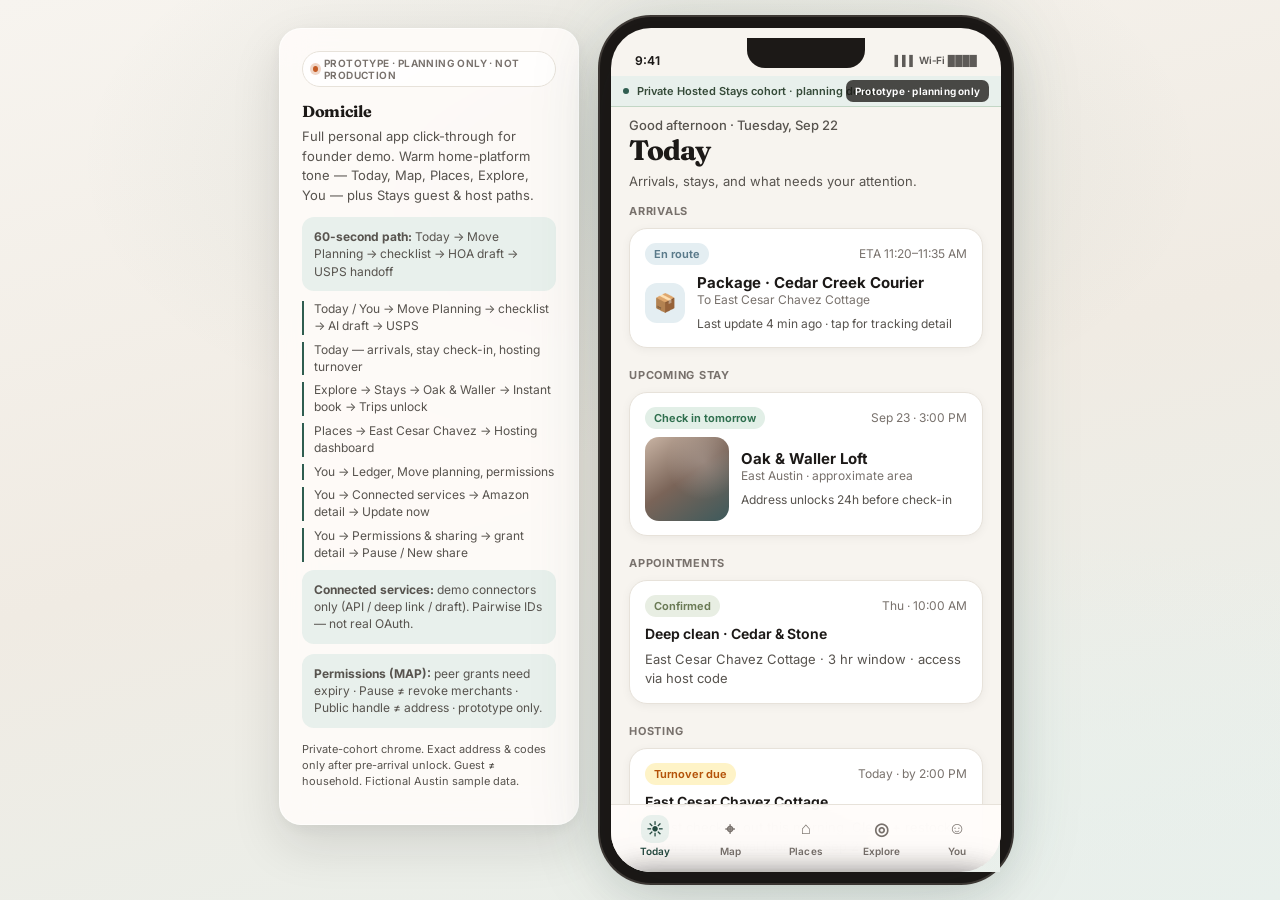
==== commit 333265ca: "Add business SERVICES workspace with personal↔business account switch Gated Cedar & Stone ops (Today" ====
--- a/index.html
+++ b/index.html
@@ -152,6 +152,17 @@
                 <span class="y-chev">›</span>
               </div>
             </div>
+
+            <div class="section-label">Workspaces</div>
+            <div class="card tap" onclick="openAccountSwitcher()">
+              <div class="between">
+                <div>
+                  <div class="strong" style="font-size:14px">Open Cedar &amp; Stone</div>
+                  <div class="muted">Business ops · switch account first</div>
+                </div>
+                <span class="y-chev">›</span>
+              </div>
+            </div>
           </div>
         </section>
 
@@ -1141,18 +1152,19 @@
         <section class="screen" data-screen="you" data-nav="you">
           <div class="pad-lg">
             <h1 class="h1">You</h1>
-            <div class="card mb-16">
+            <div class="card mb-16 acct-card">
               <div class="row gap-md">
                 <div class="avatar lg">AL</div>
-                <div>
+                <div class="flex-1">
                   <div class="strong" style="font-size:17px">AL</div>
-                  <div class="muted">@al · Austin</div>
+                  <div class="muted">@al · Personal</div>
                   <div class="row mt-8 wrap" style="gap:6px">
                     <span class="pill sage">Verified</span>
                     <span class="pill ghost">Private cohort</span>
                   </div>
                 </div>
               </div>
+              <button type="button" class="btn btn-secondary mt-12" onclick="openAccountSwitcher()">Switch account…</button>
             </div>
             <div class="card mb-8">
               <div class="you-row" onclick="go('trips')"><span>🧳</span><span class="y-label">Trips</span><span class="y-chev">›</span></div>
@@ -1633,14 +1645,86 @@
           </div>
         </section>
 
+
+        <!-- ========== Business workspace (Cedar & Stone) ========== -->
+        <section class="screen" data-screen="biz-today" data-nav="biz-today" data-workspace="business">
+          <div class="topbar">
+            <span class="org-pill" id="biz-org-pill-today">Cedar &amp; Stone</span>
+            <span class="title">Today</span>
+            <button class="back" style="justify-self:end;font-size:13px;font-weight:650" onclick="openAccountSwitcher()">Switch</button>
+          </div>
+          <div class="pad" id="biz-today-body">
+            <!-- filled by JS -->
+          </div>
+        </section>
+
+        <section class="screen" data-screen="biz-inbox" data-nav="biz-inbox" data-workspace="business">
+          <div class="topbar">
+            <span class="org-pill">Cedar &amp; Stone</span>
+            <span class="title">Inbox</span>
+            <span></span>
+          </div>
+          <div class="pad">
+            <div class="banner private mb-12"><span>◎</span><span><strong>Deliberate inquiries only.</strong> Explore browse never creates leads — you only see what a resident submitted.</span></div>
+            <div class="between mb-8">
+              <h1 class="h1" style="font-size:22px;margin:0">Inquiries</h1>
+              <span class="pill ghost">P43</span>
+            </div>
+            <p class="sub mb-12">Quotes are not bookings. Exact street only after resident approval.</p>
+            <div id="biz-inbox-list"><!-- filled by JS --></div>
+          </div>
+        </section>
+
+        <section class="screen" data-screen="biz-inquiry-detail" data-nav="biz-inbox" data-workspace="business">
+          <div class="topbar">
+            <button class="back" onclick="go('biz-inbox')">‹ Inbox</button>
+            <span class="title">Inquiry</span>
+            <span class="org-pill" style="justify-self:end">Cedar &amp; Stone</span>
+          </div>
+          <div class="pad" id="biz-inquiry-detail-body"><!-- filled by JS --></div>
+        </section>
+
+        <section class="screen" data-screen="biz-jobs" data-nav="biz-jobs" data-workspace="business">
+          <div class="topbar">
+            <span class="org-pill">Cedar &amp; Stone</span>
+            <span class="title">Jobs</span>
+            <span></span>
+          </div>
+          <div class="pad" id="biz-jobs-body"><!-- filled by JS --></div>
+        </section>
+
+        <section class="screen" data-screen="biz-job-detail" data-nav="biz-jobs" data-workspace="business">
+          <div class="topbar">
+            <button class="back" onclick="go('biz-jobs')">‹ Jobs</button>
+            <span class="title">Job</span>
+            <span class="org-pill" style="justify-self:end">Cedar &amp; Stone</span>
+          </div>
+          <div class="pad" id="biz-job-detail-body"><!-- filled by JS --></div>
+        </section>
+
+        <section class="screen" data-screen="biz-profile" data-nav="biz-profile" data-workspace="business">
+          <div class="topbar">
+            <span class="org-pill">Cedar &amp; Stone</span>
+            <span class="title">Business</span>
+            <button class="back" style="justify-self:end;font-size:13px;font-weight:650" onclick="openAccountSwitcher()">Switch</button>
+          </div>
+          <div class="pad" id="biz-profile-body"><!-- filled by JS --></div>
+        </section>
+
       </div><!-- /screens -->
 
-      <nav class="bottom-nav" id="bottom-nav">
+      <nav class="bottom-nav" id="bottom-nav-personal">
         <button class="nav-item active" data-nav="today" onclick="navTo('today')"><span class="ico">☀</span>Today</button>
         <button class="nav-item" data-nav="map" onclick="navTo('map')"><span class="ico">⌖</span>Map</button>
         <button class="nav-item" data-nav="places" onclick="navTo('places')"><span class="ico">⌂</span>Places</button>
         <button class="nav-item" data-nav="explore" onclick="navTo('explore')"><span class="ico">◎</span>Explore</button>
         <button class="nav-item" data-nav="you" onclick="navTo('you')"><span class="ico">☺</span>You</button>
+      </nav>
+      <nav class="bottom-nav hide" id="bottom-nav-business">
+        <button class="nav-item" data-nav="biz-today" onclick="navTo('biz-today')"><span class="ico">☀</span>Today</button>
+        <button class="nav-item" data-nav="biz-inbox" onclick="navTo('biz-inbox')"><span class="ico">◎</span>Inbox</button>
+        <button class="nav-item" data-nav="biz-jobs" onclick="navTo('biz-jobs')"><span class="ico">◇</span>Jobs</button>
+        <button class="nav-item" data-nav="biz-profile" onclick="navTo('biz-profile')"><span class="ico">⌂</span>Business</button>
       </nav>
       <!-- Move sheets -->
       <div class="sheet-backdrop" id="confirm-send-backdrop" onclick="closeConfirmSend()"></div>
@@ -1687,6 +1771,34 @@
         <button class="btn btn-ghost mt-8" style="width:100%" onclick="requestServiceIdea()">Request a service</button>
         <button class="btn btn-ghost mt-8" style="width:100%" onclick="closeAddService()">Close</button>
       </div>
+
+      <!-- Account switcher -->
+      <div class="sheet-backdrop" id="acct-switch-backdrop" onclick="closeAccountSwitcher()"></div>
+      <div class="sheet" id="acct-switch-sheet" role="dialog" aria-modal="true" aria-labelledby="acct-switch-title">
+        <div class="sheet-handle"></div>
+        <h2 class="h2" id="acct-switch-title" style="font-size:18px;margin-bottom:6px">Switch account</h2>
+        <p class="sub mb-12">Workspace changes the whole shell — nav, home, and You. Business UX is never mixed into personal Explore.</p>
+        <div id="acct-switch-list"><!-- filled by JS --></div>
+        <button class="btn btn-ghost mt-8" style="width:100%" onclick="closeAccountSwitcher()">Cancel</button>
+      </div>
+
+      <!-- Biz quote sheet -->
+      <div class="sheet-backdrop" id="biz-quote-backdrop" onclick="closeBizQuoteSheet()"></div>
+      <div class="sheet sheet-tall" id="biz-quote-sheet" role="dialog" aria-modal="true" aria-labelledby="biz-quote-title">
+        <div class="sheet-handle"></div>
+        <h2 class="h2" id="biz-quote-title" style="font-size:18px;margin-bottom:6px">Send quote</h2>
+        <p class="sub mb-12">Quote ≠ booking. Customer must accept before a job is confirmed. Opaque ref in history.</p>
+        <div class="card mb-12" style="padding:12px 14px">
+          <div class="fact-row"><span class="muted">Price</span><span><input class="biz-input" id="biz-quote-price" value="$185" aria-label="Quote price" /></span></div>
+          <div class="fact-row"><span class="muted">Scope</span><span><input class="biz-input" id="biz-quote-scope" value="Deep clean · 3 hr" aria-label="Scope" /></span></div>
+          <div class="fact-row"><span class="muted">Expiry</span><span><input class="biz-input" id="biz-quote-expiry" value="Fri Sep 26 CT" aria-label="Expiry" /></span></div>
+          <div class="fact-row" style="border:none"><span class="muted">Exclusions</span><span><input class="biz-input" id="biz-quote-excl" value="No laundry · no windows" aria-label="Exclusions" /></span></div>
+        </div>
+        <div class="banner info mb-12"><span>ℹ</span><span>Owner role can send quotes. Crew cannot (demo gate).</span></div>
+        <button class="btn btn-primary" onclick="confirmBizQuote()">Send quote</button>
+        <button class="btn btn-ghost mt-8" style="width:100%" onclick="closeBizQuoteSheet()">Cancel</button>
+      </div>
+
 
       <!-- Permissions sheets -->
       <div class="sheet-backdrop" id="perm-revoke-backdrop" onclick="closeRevokeSheet()"></div>
--- a/app.css
+++ b/app.css
@@ -817,3 +817,73 @@
   display: inline-flex; font-size: 10px; font-weight: 650; padding: 3px 8px;
   border-radius: 999px; background: var(--sage-soft); color: var(--accent-deep);
 }
+
+/* ===== Account switcher / Business workspace ===== */
+.acct-card .btn { width: 100%; }
+.org-pill {
+  display: inline-flex; align-items: center; gap: 5px;
+  font-size: 10px; font-weight: 700; letter-spacing: .02em;
+  padding: 4px 9px; border-radius: 999px;
+  background: var(--sage-soft); color: var(--accent-deep);
+  border: 1px solid #c2d6c5; max-width: 110px;
+  white-space: nowrap; overflow: hidden; text-overflow: ellipsis;
+  justify-self: start;
+}
+.topbar .org-pill { margin-left: 4px; }
+.acct-option {
+  display: flex; align-items: center; gap: 12px;
+  padding: 14px; border: 1px solid var(--line); border-radius: var(--radius-sm);
+  background: var(--surface); margin-bottom: 8px; cursor: pointer;
+  transition: border-color .15s, background .15s;
+}
+.acct-option:active { transform: scale(.985); }
+.acct-option.current { border-color: #c2d6c5; background: var(--accent-soft); }
+.acct-option.disabled {
+  opacity: .5; cursor: not-allowed; pointer-events: none;
+  border-style: dashed; background: #FFFEF9;
+}
+.acct-option .acct-meta { flex: 1; min-width: 0; }
+.acct-option .acct-name { font-size: 14px; font-weight: 650; }
+.acct-option .acct-sub { font-size: 11px; color: var(--muted); margin-top: 2px; }
+.biz-input {
+  width: 140px; max-width: 52vw; text-align: right;
+  border: 1px solid var(--line); border-radius: 8px;
+  padding: 6px 8px; font-size: 12px; font-weight: 600;
+  background: var(--bg-elev); color: var(--ink); font-family: inherit;
+}
+.biz-map-blob {
+  height: 140px; border-radius: var(--radius-sm); position: relative;
+  background: linear-gradient(160deg, #e8f0ec 0%, #f0ebe4 55%, #e4eef2 100%);
+  border: 1px solid var(--line); overflow: hidden; margin-bottom: 12px;
+}
+.biz-map-blob .blob {
+  position: absolute; border-radius: 50%;
+  background: rgba(47,93,80,.28); border: 2px dashed rgba(47,93,80,.45);
+  display: grid; place-items: center; font-size: 10px; font-weight: 700; color: var(--accent-deep);
+}
+.biz-map-blob .pin {
+  position: absolute; width: 14px; height: 14px; border-radius: 50%;
+  background: var(--terracotta); border: 2px solid #fff;
+  box-shadow: 0 2px 8px rgba(0,0,0,.2);
+}
+.inq-row {
+  display: flex; align-items: flex-start; gap: 12px;
+  padding: 14px; border: 1px solid var(--line); border-radius: var(--radius);
+  background: var(--surface); margin-bottom: 8px; cursor: pointer;
+  box-shadow: var(--shadow-card);
+}
+.inq-row:active { transform: scale(.985); }
+.inq-row .inq-body { flex: 1; min-width: 0; }
+.inq-row .inq-title { font-size: 14px; font-weight: 650; }
+.inq-row .inq-meta { font-size: 12px; color: var(--muted); margin-top: 4px; line-height: 1.4; }
+.inq-row .inq-chips { display: flex; flex-wrap: wrap; gap: 6px; margin-top: 8px; }
+.role-note {
+  font-size: 11px; color: var(--muted); line-height: 1.4; margin-top: 4px;
+}
+.team-row {
+  display: flex; align-items: center; gap: 12px;
+  padding: 12px 0; border-bottom: 1px solid var(--line);
+}
+.team-row:last-child { border-bottom: none; }
+.bottom-nav.hide { display: none !important; }
+.phone.biz-mode .bottom-nav#bottom-nav-business { display: flex; }
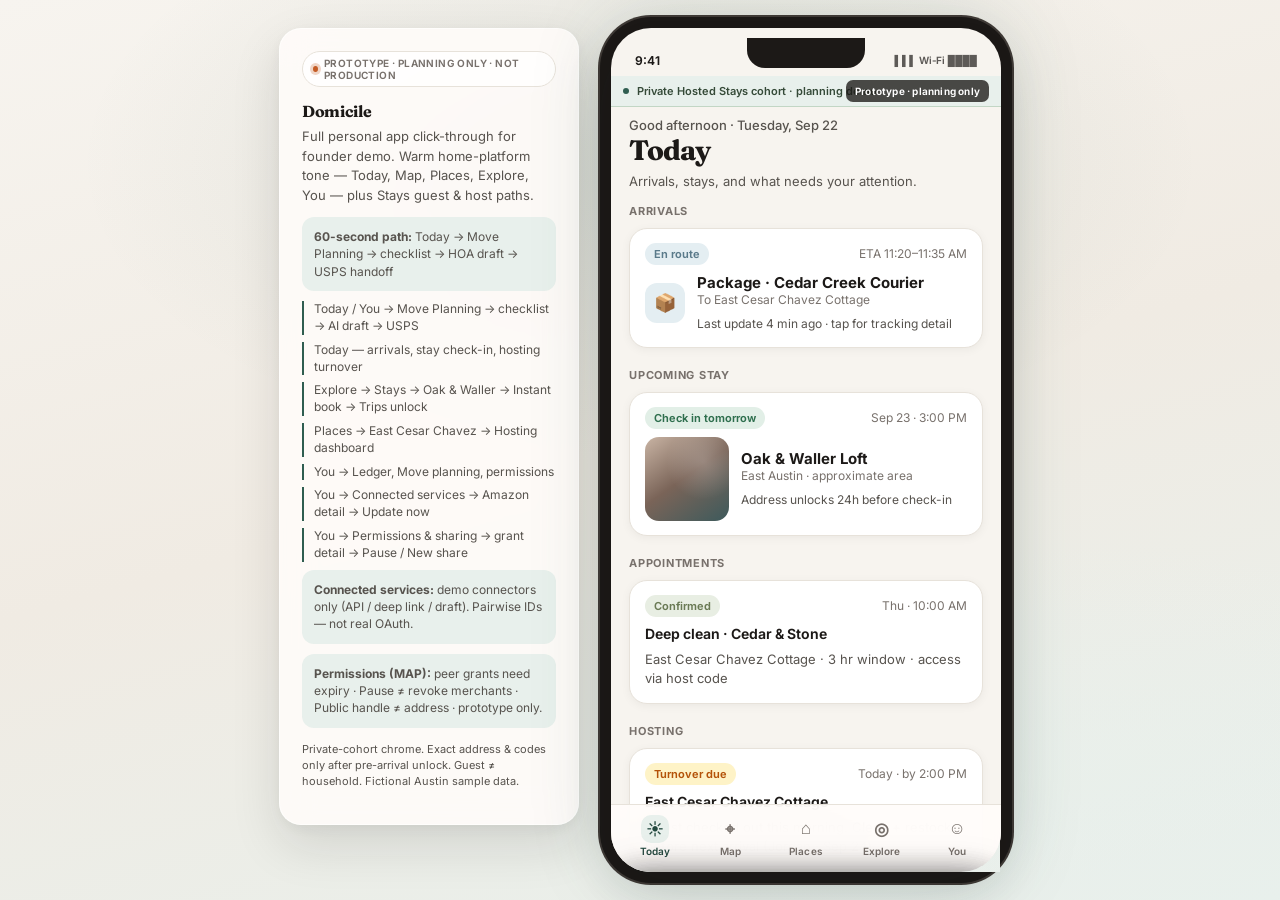
==== commit 812165fe: "Add Casey crew account, jobs board, and inquiry→job E2E flow Replace the Owner-only crew lens demo w" ====
--- a/index.html
+++ b/index.html
@@ -1711,6 +1711,44 @@
           <div class="pad" id="biz-profile-body"><!-- filled by JS --></div>
         </section>
 
+
+        <!-- ========== Crew workspace (Casey @ Cedar & Stone) ========== -->
+        <section class="screen" data-screen="crew-today" data-nav="crew-today" data-workspace="crew">
+          <div class="topbar">
+            <span class="org-pill">Casey · Crew</span>
+            <span class="title">Today</span>
+            <button class="back" style="justify-self:end;font-size:13px;font-weight:650" onclick="openAccountSwitcher()">Switch</button>
+          </div>
+          <div class="pad" id="crew-today-body"><!-- filled by JS --></div>
+        </section>
+
+        <section class="screen" data-screen="crew-jobs" data-nav="crew-jobs" data-workspace="crew">
+          <div class="topbar">
+            <span class="org-pill">Casey · Crew</span>
+            <span class="title">Jobs</span>
+            <span></span>
+          </div>
+          <div class="pad" id="crew-jobs-body"><!-- filled by JS --></div>
+        </section>
+
+        <section class="screen" data-screen="crew-job-detail" data-nav="crew-jobs" data-workspace="crew">
+          <div class="topbar">
+            <button class="back" onclick="go('crew-jobs')">‹ Jobs</button>
+            <span class="title">Job</span>
+            <span class="org-pill" style="justify-self:end">Casey</span>
+          </div>
+          <div class="pad" id="crew-job-detail-body"><!-- filled by JS --></div>
+        </section>
+
+        <section class="screen" data-screen="crew-me" data-nav="crew-me" data-workspace="crew">
+          <div class="topbar">
+            <span class="org-pill">Casey · Crew</span>
+            <span class="title">Me</span>
+            <button class="back" style="justify-self:end;font-size:13px;font-weight:650" onclick="openAccountSwitcher()">Switch</button>
+          </div>
+          <div class="pad" id="crew-me-body"><!-- filled by JS --></div>
+        </section>
+
       </div><!-- /screens -->
 
       <nav class="bottom-nav" id="bottom-nav-personal">
@@ -1725,6 +1763,11 @@
         <button class="nav-item" data-nav="biz-inbox" onclick="navTo('biz-inbox')"><span class="ico">◎</span>Inbox</button>
         <button class="nav-item" data-nav="biz-jobs" onclick="navTo('biz-jobs')"><span class="ico">◇</span>Jobs</button>
         <button class="nav-item" data-nav="biz-profile" onclick="navTo('biz-profile')"><span class="ico">⌂</span>Business</button>
+      </nav>
+      <nav class="bottom-nav hide" id="bottom-nav-crew">
+        <button class="nav-item" data-nav="crew-today" onclick="navTo('crew-today')"><span class="ico">☀</span>Today</button>
+        <button class="nav-item" data-nav="crew-jobs" onclick="navTo('crew-jobs')"><span class="ico">◇</span>Jobs</button>
+        <button class="nav-item" data-nav="crew-me" onclick="navTo('crew-me')"><span class="ico">☺</span>Me</button>
       </nav>
       <!-- Move sheets -->
       <div class="sheet-backdrop" id="confirm-send-backdrop" onclick="closeConfirmSend()"></div>
@@ -1777,7 +1820,7 @@
       <div class="sheet" id="acct-switch-sheet" role="dialog" aria-modal="true" aria-labelledby="acct-switch-title">
         <div class="sheet-handle"></div>
         <h2 class="h2" id="acct-switch-title" style="font-size:18px;margin-bottom:6px">Switch account</h2>
-        <p class="sub mb-12">Workspace changes the whole shell — nav, home, and You. Business UX is never mixed into personal Explore.</p>
+        <p class="sub mb-12">Three accounts: Personal · Owner · Crew. Switching changes the whole shell — nav never mixes Owner inbox with Crew or Personal Explore.</p>
         <div id="acct-switch-list"><!-- filled by JS --></div>
         <button class="btn btn-ghost mt-8" style="width:100%" onclick="closeAccountSwitcher()">Cancel</button>
       </div>
@@ -1797,6 +1840,16 @@
         <div class="banner info mb-12"><span>ℹ</span><span>Owner role can send quotes. Crew cannot (demo gate).</span></div>
         <button class="btn btn-primary" onclick="confirmBizQuote()">Send quote</button>
         <button class="btn btn-ghost mt-8" style="width:100%" onclick="closeBizQuoteSheet()">Cancel</button>
+      </div>
+
+      <!-- Biz assign / reassign sheet -->
+      <div class="sheet-backdrop" id="biz-assign-backdrop" onclick="closeAssignSheet()"></div>
+      <div class="sheet" id="biz-assign-sheet" role="dialog" aria-modal="true" aria-labelledby="biz-assign-title">
+        <div class="sheet-handle"></div>
+        <h2 class="h2" id="biz-assign-title" style="font-size:18px;margin-bottom:6px">Assign crew</h2>
+        <p class="sub mb-12">Job-scoped. Reassign ends prior worker access to exact address / notes.</p>
+        <div id="biz-assign-list"><!-- filled by JS --></div>
+        <button class="btn btn-ghost mt-8" style="width:100%" onclick="closeAssignSheet()">Cancel</button>
       </div>
 
 
--- a/app.css
+++ b/app.css
@@ -887,3 +887,5 @@
 .team-row:last-child { border-bottom: none; }
 .bottom-nav.hide { display: none !important; }
 .phone.biz-mode .bottom-nav#bottom-nav-business { display: flex; }
+.phone.crew-mode .bottom-nav#bottom-nav-crew { display: flex; }
+.mb-8 { margin-bottom: 8px; }
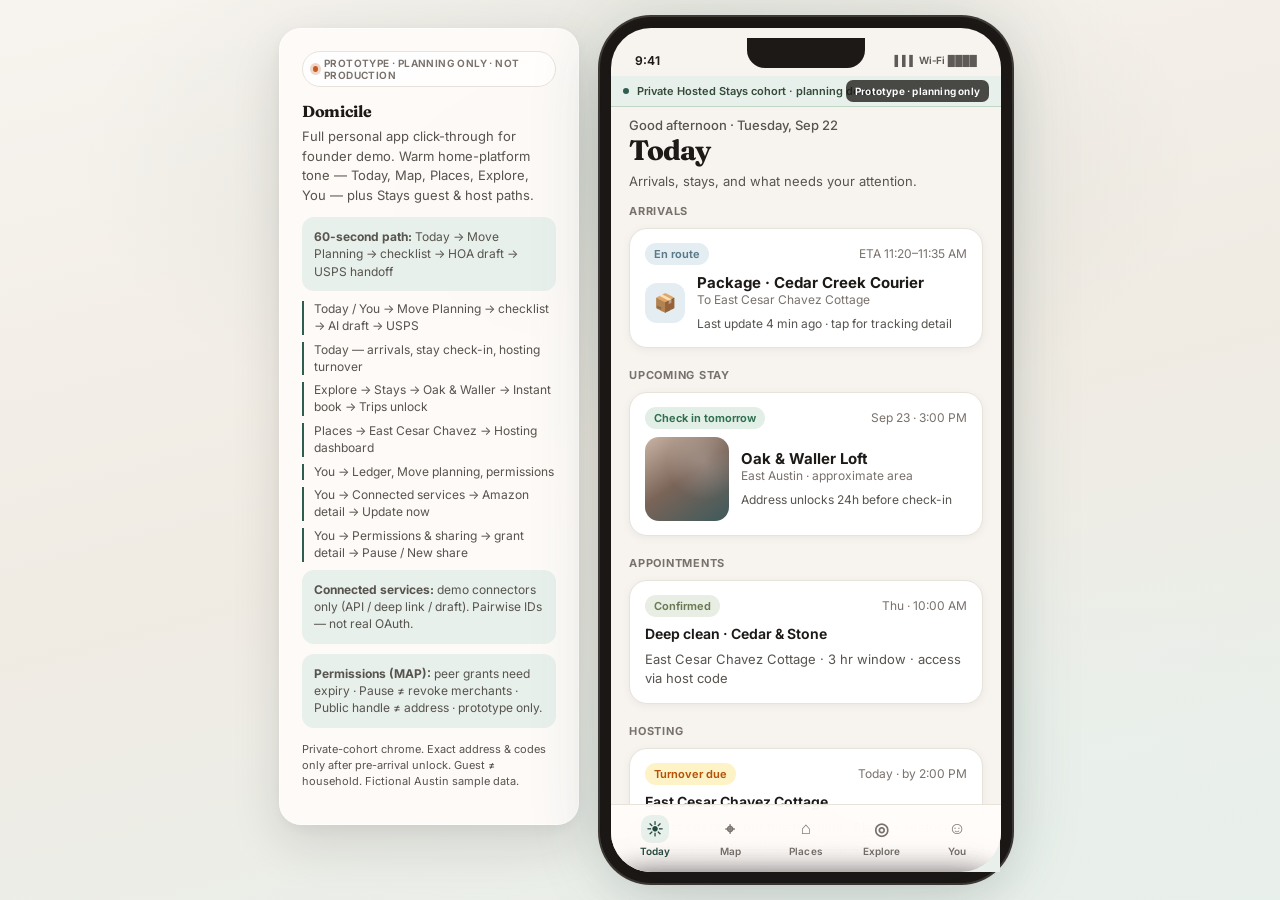
==== commit 6f2d76fc: "Expand Owner Business tab into full W2 management suite Hub directory with public profile, catalog, " ====
--- a/index.html
+++ b/index.html
@@ -1711,6 +1711,142 @@
           <div class="pad" id="biz-profile-body"><!-- filled by JS --></div>
         </section>
 
+        <!-- Business suite drill-ins (W2 hub) -->
+        <section class="screen" data-screen="biz-public-profile" data-nav="biz-profile" data-workspace="business">
+          <div class="topbar">
+            <button class="back" onclick="go('biz-profile')">‹ Business</button>
+            <span class="title">Public profile</span>
+            <span class="org-pill" style="justify-self:end">Cedar</span>
+          </div>
+          <div class="pad" id="biz-public-profile-body"><!-- filled by JS --></div>
+        </section>
+
+        <section class="screen" data-screen="biz-catalog" data-nav="biz-profile" data-workspace="business">
+          <div class="topbar">
+            <button class="back" onclick="go('biz-profile')">‹ Business</button>
+            <span class="title">Catalog</span>
+            <button class="back" style="justify-self:end;font-size:13px;font-weight:650" onclick="openCatalogAddSheet()">Add</button>
+          </div>
+          <div class="pad" id="biz-catalog-body"><!-- filled by JS --></div>
+        </section>
+
+        <section class="screen" data-screen="biz-catalog-detail" data-nav="biz-profile" data-workspace="business">
+          <div class="topbar">
+            <button class="back" onclick="go('biz-catalog')">‹ Catalog</button>
+            <span class="title">Offering</span>
+            <span></span>
+          </div>
+          <div class="pad" id="biz-catalog-detail-body"><!-- filled by JS --></div>
+        </section>
+
+        <section class="screen" data-screen="biz-coverage" data-nav="biz-profile" data-workspace="business">
+          <div class="topbar">
+            <button class="back" onclick="go('biz-profile')">‹ Business</button>
+            <span class="title">Coverage</span>
+            <span class="org-pill" style="justify-self:end">P39</span>
+          </div>
+          <div class="pad" id="biz-coverage-body"><!-- filled by JS --></div>
+        </section>
+
+        <section class="screen" data-screen="biz-schedule" data-nav="biz-profile" data-workspace="business">
+          <div class="topbar">
+            <button class="back" onclick="go('biz-profile')">‹ Business</button>
+            <span class="title">Schedule</span>
+            <button class="back" style="justify-self:end;font-size:13px;font-weight:650" onclick="go('biz-jobs')">Jobs</button>
+          </div>
+          <div class="pad" id="biz-schedule-body"><!-- filled by JS --></div>
+        </section>
+
+        <section class="screen" data-screen="biz-customers" data-nav="biz-profile" data-workspace="business">
+          <div class="topbar">
+            <button class="back" onclick="go('biz-profile')">‹ Business</button>
+            <span class="title">Customers</span>
+            <span class="org-pill" style="justify-self:end">CRM</span>
+          </div>
+          <div class="pad" id="biz-customers-body"><!-- filled by JS --></div>
+        </section>
+
+        <section class="screen" data-screen="biz-customer-detail" data-nav="biz-profile" data-workspace="business">
+          <div class="topbar">
+            <button class="back" onclick="go('biz-customers')">‹ Customers</button>
+            <span class="title">Customer</span>
+            <span></span>
+          </div>
+          <div class="pad" id="biz-customer-detail-body"><!-- filled by JS --></div>
+        </section>
+
+        <section class="screen" data-screen="biz-team" data-nav="biz-profile" data-workspace="business">
+          <div class="topbar">
+            <button class="back" onclick="go('biz-profile')">‹ Business</button>
+            <span class="title">Team</span>
+            <button class="back" style="justify-self:end;font-size:13px;font-weight:650" onclick="demoInviteCrew()">Invite</button>
+          </div>
+          <div class="pad" id="biz-team-body"><!-- filled by JS --></div>
+        </section>
+
+        <section class="screen" data-screen="biz-team-member" data-nav="biz-profile" data-workspace="business">
+          <div class="topbar">
+            <button class="back" onclick="go('biz-team')">‹ Team</button>
+            <span class="title">Member</span>
+            <span></span>
+          </div>
+          <div class="pad" id="biz-team-member-body"><!-- filled by JS --></div>
+        </section>
+
+        <section class="screen" data-screen="biz-finance" data-nav="biz-profile" data-workspace="business">
+          <div class="topbar">
+            <button class="back" onclick="go('biz-profile')">‹ Business</button>
+            <span class="title">Finance</span>
+            <button class="back" style="justify-self:end;font-size:13px;font-weight:650" onclick="demoExportStatement()">Export</button>
+          </div>
+          <div class="pad" id="biz-finance-body"><!-- filled by JS --></div>
+        </section>
+
+        <section class="screen" data-screen="biz-invoice-detail" data-nav="biz-profile" data-workspace="business">
+          <div class="topbar">
+            <button class="back" onclick="go('biz-finance')">‹ Finance</button>
+            <span class="title">Invoice</span>
+            <span></span>
+          </div>
+          <div class="pad" id="biz-invoice-detail-body"><!-- filled by JS --></div>
+        </section>
+
+        <section class="screen" data-screen="biz-payments" data-nav="biz-profile" data-workspace="business">
+          <div class="topbar">
+            <button class="back" onclick="go('biz-profile')">‹ Business</button>
+            <span class="title">Payments</span>
+            <span class="org-pill" style="justify-self:end">Payouts</span>
+          </div>
+          <div class="pad" id="biz-payments-body"><!-- filled by JS --></div>
+        </section>
+
+        <section class="screen" data-screen="biz-integrations" data-nav="biz-profile" data-workspace="business">
+          <div class="topbar">
+            <button class="back" onclick="go('biz-profile')">‹ Business</button>
+            <span class="title">Integrations</span>
+            <span></span>
+          </div>
+          <div class="pad" id="biz-integrations-body"><!-- filled by JS --></div>
+        </section>
+
+        <section class="screen" data-screen="biz-growth" data-nav="biz-profile" data-workspace="business">
+          <div class="topbar">
+            <button class="back" onclick="go('biz-profile')">‹ Business</button>
+            <span class="title">Growth</span>
+            <span class="org-pill" style="justify-self:end">P80</span>
+          </div>
+          <div class="pad" id="biz-growth-body"><!-- filled by JS --></div>
+        </section>
+
+        <section class="screen" data-screen="biz-settings" data-nav="biz-profile" data-workspace="business">
+          <div class="topbar">
+            <button class="back" onclick="go('biz-profile')">‹ Business</button>
+            <span class="title">Settings</span>
+            <span class="org-pill" style="justify-self:end">Owner</span>
+          </div>
+          <div class="pad" id="biz-settings-body"><!-- filled by JS --></div>
+        </section>
+
 
         <!-- ========== Crew workspace (Casey @ Cedar & Stone) ========== -->
         <section class="screen" data-screen="crew-today" data-nav="crew-today" data-workspace="crew">
@@ -1769,6 +1905,32 @@
         <button class="nav-item" data-nav="crew-jobs" onclick="navTo('crew-jobs')"><span class="ico">◇</span>Jobs</button>
         <button class="nav-item" data-nav="crew-me" onclick="navTo('crew-me')"><span class="ico">☺</span>Me</button>
       </nav>
+      <!-- Business suite sheets -->
+      <div class="sheet-backdrop" id="biz-catalog-add-backdrop" onclick="closeCatalogAddSheet()"></div>
+      <div class="sheet" id="biz-catalog-add-sheet" role="dialog" aria-modal="true" aria-labelledby="biz-catalog-add-title">
+        <div class="sheet-handle"></div>
+        <h2 class="h2" id="biz-catalog-add-title" style="font-size:18px;margin-bottom:6px">Add offering</h2>
+        <p class="sub mb-12">Demo only — local prototype state. Not published to guests until you save.</p>
+        <label class="field-label">Name</label>
+        <input class="field" id="biz-cat-name" placeholder="e.g. Post-event tidy" />
+        <label class="field-label mt-8">Price basis</label>
+        <input class="field" id="biz-cat-price" placeholder="e.g. From $95 · flat" />
+        <label class="field-label mt-8">Duration</label>
+        <input class="field" id="biz-cat-duration" placeholder="e.g. 2–3 hours" />
+        <button type="button" class="btn btn-primary mt-16" onclick="saveCatalogOffering()">Save offering (demo)</button>
+        <button type="button" class="btn btn-ghost mt-8" style="width:100%" onclick="closeCatalogAddSheet()">Cancel</button>
+      </div>
+
+      <div class="sheet-backdrop" id="biz-pause-backdrop" onclick="closeBizPauseSheet()"></div>
+      <div class="sheet" id="biz-pause-sheet" role="dialog" aria-modal="true" aria-labelledby="biz-pause-title">
+        <div class="sheet-handle"></div>
+        <h2 class="h2" id="biz-pause-title" style="font-size:18px;margin-bottom:6px">Pause business?</h2>
+        <p class="sub mb-12">Safe stop demo. Hides public discovery and new inquiries. Existing jobs and grants stay; you confirm deliberately.</p>
+        <div class="banner warn mb-12"><span>⚠</span><span>Prototype only — nothing is filed with processors or directories.</span></div>
+        <button type="button" class="btn btn-primary mt-8" onclick="confirmBizPause()">Pause accepting work</button>
+        <button type="button" class="btn btn-ghost mt-8" style="width:100%" onclick="closeBizPauseSheet()">Keep open</button>
+      </div>
+
       <!-- Move sheets -->
       <div class="sheet-backdrop" id="confirm-send-backdrop" onclick="closeConfirmSend()"></div>
       <div class="sheet" id="confirm-send-sheet" role="dialog" aria-modal="true" aria-labelledby="confirm-send-title">
--- a/app.css
+++ b/app.css
@@ -889,3 +889,95 @@
 .phone.biz-mode .bottom-nav#bottom-nav-business { display: flex; }
 .phone.crew-mode .bottom-nav#bottom-nav-crew { display: flex; }
 .mb-8 { margin-bottom: 8px; }
+
+
+/* ——— Business suite hub (W2) ——— */
+.biz-stat-strip {
+  display: grid;
+  grid-template-columns: repeat(4, 1fr);
+  gap: 6px;
+}
+.biz-stat {
+  background: var(--surface);
+  border: 1px solid var(--line);
+  border-radius: 12px;
+  padding: 10px 6px;
+  text-align: center;
+  box-shadow: var(--shadow-card);
+}
+.biz-stat-n {
+  font-family: var(--serif, Fraunces, Georgia, serif);
+  font-size: 15px;
+  font-weight: 650;
+  color: var(--accent-deep, #2F5D50);
+  line-height: 1.2;
+}
+.biz-stat-l {
+  font-size: 9px;
+  color: var(--muted);
+  margin-top: 4px;
+  line-height: 1.25;
+}
+.biz-photo-row {
+  display: grid;
+  grid-template-columns: repeat(3, 1fr);
+  gap: 8px;
+}
+.biz-photo-ph {
+  height: 72px;
+  border-radius: 12px;
+  display: grid;
+  place-items: center;
+  font-size: 11px;
+  font-weight: 650;
+  color: rgba(47, 93, 80, 0.75);
+  border: 1px solid var(--line);
+}
+.biz-faux-map {
+  position: relative;
+  height: 140px;
+  border-radius: var(--radius);
+  border: 1px solid var(--line);
+  background:
+    radial-gradient(circle at 30% 40%, #d4e0d6 0%, transparent 45%),
+    radial-gradient(circle at 70% 55%, #e8dcc8 0%, transparent 40%),
+    linear-gradient(145deg, #eef2ea, #f7f4ef);
+  overflow: hidden;
+}
+.biz-map-blob {
+  position: absolute;
+  padding: 4px 8px;
+  border-radius: 99px;
+  background: var(--accent-soft, #e4efe8);
+  border: 1px solid var(--accent, #2F5D50);
+  font-size: 10px;
+  font-weight: 650;
+  color: var(--accent-deep, #2F5D50);
+}
+.biz-map-label {
+  position: absolute;
+  bottom: 8px;
+  left: 10px;
+  right: 10px;
+  font-size: 10px;
+  color: var(--muted);
+}
+.team-row.tap { cursor: pointer; }
+.field-label {
+  display: block;
+  font-size: 12px;
+  font-weight: 650;
+  color: var(--ink-soft);
+  margin-bottom: 6px;
+}
+input.field, .sheet input.field {
+  display: block;
+  width: 100%;
+  box-sizing: border-box;
+  background: var(--surface);
+  border: 1px solid var(--line);
+  border-radius: 14px;
+  padding: 11px 13px;
+  font: inherit;
+  color: var(--ink);
+}
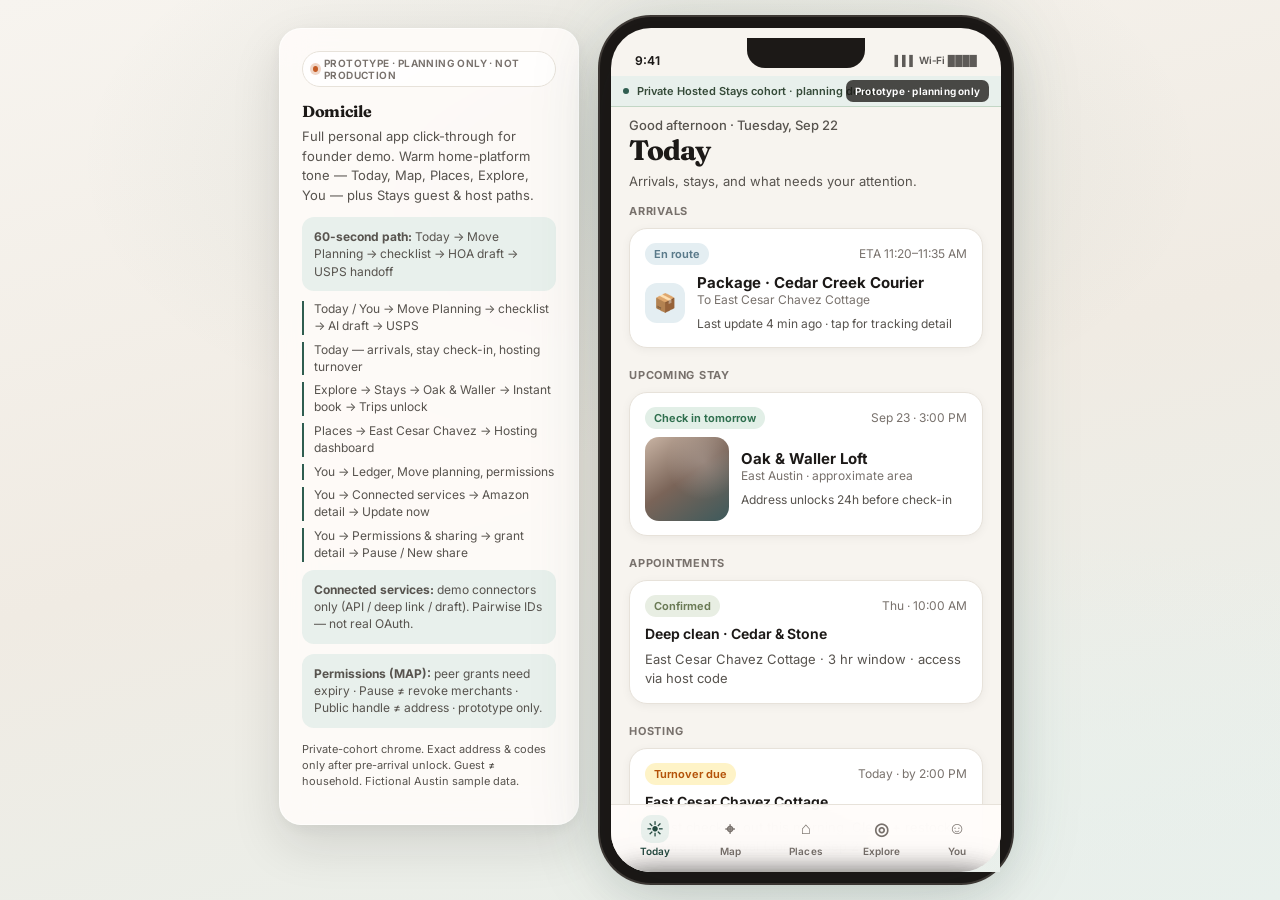
==== commit d285142e: "Add personal Event organizer hub under You (W5) Al · Personal gets Events I'm organizing with create" ====
--- a/index.html
+++ b/index.html
@@ -100,6 +100,16 @@
               <button class="btn btn-secondary btn-sm mt-12" style="width:auto" onclick="event.stopPropagation();go('host-reservation')">View reservation</button>
             </div>
 
+            <div class="section-label">Events</div>
+            <div class="card tap" onclick="openOrgEvent('evt_porch_01')">
+              <div class="between mb-8">
+                <span class="pill sage">Organizing</span>
+                <span class="muted">Sat Oct 4</span>
+              </div>
+              <div class="h3" style="margin:0">East Side Porch Social</div>
+              <p class="sub mt-8">Open RSVP · 3 pending · ticketing off · personal organizer</p>
+            </div>
+
             <div class="section-label">Obligations</div>
             <div class="card tap" onclick="go('place-community')">
               <div class="between">
@@ -645,6 +655,11 @@
         <section class="screen" data-screen="events-list" data-nav="explore">
           <div class="topbar"><button class="back" onclick="go('explore')">‹ Explore</button><span class="title">Events</span><span></span></div>
           <div class="pad">
+            <div class="banner private mb-12"><span>◎</span><span><strong>Discover as guest.</strong> To run your own event, stay in personal You — no business account needed.</span></div>
+            <div class="card tap mb-12" onclick="go('org-events')">
+              <div class="between"><span class="strong">Organize an event</span><span class="muted">You ›</span></div>
+              <p class="sub mt-8">Create, RSVPs, check-in, venue policy · personal organizer · ticketing off</p>
+            </div>
             <div class="listing-card" onclick="go('event-detail')">
               <div class="photo sm event"></div>
               <div class="meta">
@@ -665,7 +680,7 @@
           <div class="pad">
             <div class="photo med event mb-12"><span class="photo-label">Oct 4</span></div>
             <h1 class="h1" style="font-size:22px">East Side Porch Social</h1>
-            <p class="sub mb-12">Saturday, Oct 4 · 5:00–8:00 PM CT · organized by Mira R.</p>
+            <p class="sub mb-12">Saturday, Oct 4 · 5:00–8:00 PM CT · organized by Al · Personal</p>
             <div class="card mb-12">
               <div class="h3">Venue</div>
               <p class="sub">Neighborhood porch / garden — approximate area until you RSVP and organizer discloses exact address.</p>
@@ -1169,6 +1184,7 @@
             <div class="card mb-8">
               <div class="you-row" onclick="go('trips')"><span>🧳</span><span class="y-label">Trips</span><span class="y-chev">›</span></div>
               <div class="you-row" onclick="go('host-dashboard')"><span>⌂</span><span class="y-label">Hosting</span><span class="y-chev">›</span></div>
+              <div class="you-row" onclick="go('org-events')"><span>◎</span><span class="y-label">Events I'm organizing</span><span class="y-meta" id="you-org-events-meta">1 open</span><span class="y-chev">›</span></div>
               <div class="you-row" onclick="go('ledger')"><span>◈</span><span class="y-label">Ledger</span><span class="y-meta">Sep $1.8k</span><span class="y-chev">›</span></div>
             </div>
             <div class="card mb-8">
@@ -1479,6 +1495,44 @@
             <div class="card mb-8 tap" onclick="toast('Message support (prototype)')"><div class="between"><span class="strong">Message Domicile</span><span>›</span></div></div>
             <div class="card"><div class="h3">About this prototype</div><p class="sub mt-8">Planning edition 3.2 · fictional Austin sample · not production. No real payments, auth, or map tiles.</p></div>
           </div>
+        </section>
+
+
+        <!-- ========== EVENT ORGANIZER (personal · W5) ========== -->
+        <section class="screen" data-screen="org-events" data-nav="you">
+          <div class="topbar">
+            <button class="back" onclick="go('you')">‹ You</button>
+            <span class="title">Organizing</span>
+            <button class="icon-btn" onclick="startOrgEventCreate()" title="Create">＋</button>
+          </div>
+          <div class="pad" id="org-events-body"><!-- filled by JS --></div>
+        </section>
+
+        <section class="screen" data-screen="org-event-edit" data-nav="you">
+          <div class="topbar">
+            <button class="back" onclick="go('org-events')">‹ Organizing</button>
+            <span class="title" id="org-edit-title">Create event</span>
+            <span></span>
+          </div>
+          <div class="pad" id="org-event-edit-body"><!-- filled by JS --></div>
+        </section>
+
+        <section class="screen" data-screen="org-event-detail" data-nav="you">
+          <div class="topbar">
+            <button class="back" onclick="go('org-events')">‹ Organizing</button>
+            <span class="title">Event ops</span>
+            <button class="icon-btn" onclick="startOrgEventEdit()" title="Edit">✎</button>
+          </div>
+          <div id="org-event-detail-body"><!-- filled by JS --></div>
+        </section>
+
+        <section class="screen" data-screen="org-event-participant" data-nav="you">
+          <div class="topbar">
+            <button class="back" onclick="go('org-event-detail')">‹ Event</button>
+            <span class="title">Participant</span>
+            <span></span>
+          </div>
+          <div class="pad" id="org-event-participant-body"><!-- filled by JS --></div>
         </section>
 
         <!-- ========== HOSTING ========== -->
@@ -2078,6 +2132,39 @@
         <div id="share-wizard-steps"></div>
       </div>
 
+
+      <!-- Org event broadcast -->
+      <div class="sheet-backdrop" id="org-broadcast-backdrop" onclick="closeOrgBroadcastSheet()"></div>
+      <div class="sheet" id="org-broadcast-sheet" role="dialog" aria-modal="true" aria-labelledby="org-broadcast-title">
+        <div class="sheet-handle"></div>
+        <h2 class="h2" id="org-broadcast-title" style="font-size:18px;margin-bottom:6px">Broadcast update</h2>
+        <p class="sub mb-12">Reaches Interest · Pending · Confirmed · Waitlist. Exact venue only if they already hold a grant for the current version.</p>
+        <div class="section-label" style="margin-top:0">Update type</div>
+        <div class="chip-row mb-12" id="org-bcast-type-chips">
+          <button type="button" class="purpose-chip on" data-bcast="schedule" onclick="pickOrgBcast(this)">Schedule change</button>
+          <button type="button" class="purpose-chip" data-bcast="venue" onclick="pickOrgBcast(this)">Venue version</button>
+          <button type="button" class="purpose-chip" data-bcast="general" onclick="pickOrgBcast(this)">General note</button>
+        </div>
+        <div class="field mb-12">
+          <label for="org-bcast-msg">Message</label>
+          <textarea id="org-bcast-msg" rows="3">Porch Social still On · doors 5 PM CT · approx area until confirmed.</textarea>
+        </div>
+        <div class="banner info mb-12"><span>ℹ</span><span>Audit line recorded. Demo only — no real push.</span></div>
+        <button class="btn btn-primary" onclick="confirmOrgBroadcast()">Send broadcast</button>
+        <button class="btn btn-ghost mt-8" style="width:100%" onclick="closeOrgBroadcastSheet()">Cancel</button>
+      </div>
+
+      <!-- Org cancel / close -->
+      <div class="sheet-backdrop" id="org-cancel-backdrop" onclick="closeOrgCancelSheet()"></div>
+      <div class="sheet" id="org-cancel-sheet" role="dialog" aria-modal="true" aria-labelledby="org-cancel-title">
+        <div class="sheet-handle"></div>
+        <h2 class="h2" id="org-cancel-title" style="font-size:18px;margin-bottom:6px">Cancel event?</h2>
+        <p class="sub mb-12" id="org-cancel-body">Cancelling revokes future exact-venue grants. Past disclosures cannot be recalled.</p>
+        <div class="banner warn mb-12"><span>⚠</span><span><strong>Venue authority:</strong> cancel ends future exact pin access for confirmed guests.</span></div>
+        <button class="btn btn-primary" style="background:var(--danger)" onclick="confirmOrgCancel()">Cancel event</button>
+        <button class="btn btn-ghost mt-8" style="width:100%" onclick="closeOrgCancelSheet()">Keep event</button>
+      </div>
+
       <div class="toast" id="toast"></div>
     </div>
   </div>
--- a/app.css
+++ b/app.css
@@ -981,3 +981,9 @@
   font: inherit;
   color: var(--ink);
 }
+
+/* ===== Event organizer (personal) ===== */
+.pt-12 { padding-top: 12px; }
+.pb-0 { padding-bottom: 0; }
+[data-screen="org-event-detail"] .seg-tabs { overflow-x: auto; flex-wrap: nowrap; -webkit-overflow-scrolling: touch; }
+[data-screen="org-event-detail"] .seg-tabs button { flex: 0 0 auto; white-space: nowrap; }
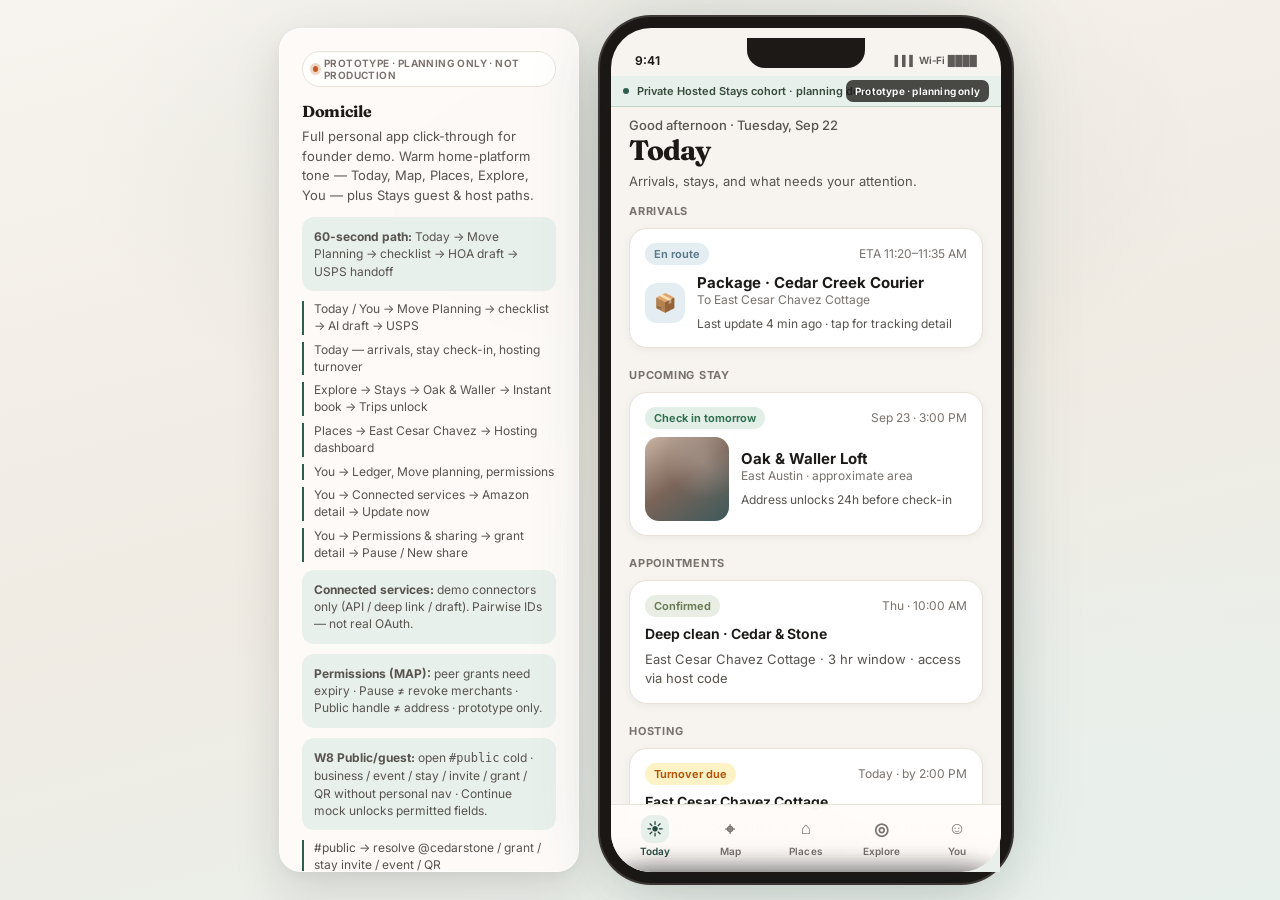
==== commit de88ca52: "Add W8 public/guest share shell and deep links Standalone public workspace (no personal/business/cre" ====
--- a/index.html
+++ b/index.html
@@ -26,6 +26,12 @@
     <div class="path">You → Permissions &amp; sharing → grant detail → Pause / New share</div>
     <div class="hint" style="margin-top:8px"><strong>Connected services:</strong> demo connectors only (API / deep link / draft). Pairwise IDs — not real OAuth.</div>
     <div class="hint"><strong>Permissions (MAP):</strong> peer grants need expiry · Pause ≠ revoke merchants · Public handle ≠ address · prototype only.</div>
+    <div class="hint"><strong>W8 Public/guest:</strong> open <code>#public</code> cold · business / event / stay / invite / grant / QR without personal nav · Continue mock unlocks permitted fields.</div>
+    <div class="path">#public → resolve @cedarstone / grant / stay invite / event / QR</div>
+    <div class="path">Owner Public profile → Open public link → #public-business</div>
+    <div class="path">Host invite → Open guest link → #public-stay-invite</div>
+    <div class="path">Grant detail → Open recipient link / QR → #public-place · #public-qr</div>
+    <div class="path">Organizer → Preview as guest → #public-event</div>
     <p class="muted" style="margin-top:14px;font-size:11px;line-height:1.45">Private-cohort chrome. Exact address &amp; codes only after pre-arrival unlock. Guest ≠ household. Fictional Austin sample data.</p>
   </aside>
 
@@ -1193,6 +1199,7 @@
               <div class="you-row" onclick="go('move-planning')"><span>→</span><span class="y-label">Move planning</span><span class="y-meta" id="you-move-meta">3/8</span><span class="y-chev">›</span></div>
             </div>
             <div class="card">
+              <div class="you-row" onclick="go('public-gallery')"><span>◎</span><span class="y-label">Public &amp; guest links (demo)</span><span class="y-meta">W8</span><span class="y-chev">›</span></div>
               <div class="you-row" onclick="go('support')"><span>?</span><span class="y-label">Support</span><span class="y-chev">›</span></div>
             </div>
           </div>
@@ -1493,7 +1500,8 @@
           <div class="pad">
             <div class="card mb-8 tap" onclick="toast('Help center (prototype)')"><div class="between"><span class="strong">Help center</span><span>›</span></div></div>
             <div class="card mb-8 tap" onclick="toast('Message support (prototype)')"><div class="between"><span class="strong">Message Domicile</span><span>›</span></div></div>
-            <div class="card"><div class="h3">About this prototype</div><p class="sub mt-8">Planning edition 3.2 · fictional Austin sample · not production. No real payments, auth, or map tiles.</p></div>
+            <div class="card mb-8 tap" onclick="go('public-gallery')"><div class="between"><span class="strong">Public &amp; guest links (demo)</span><span>›</span></div></div>
+            <div class="card"><div class="h3">About this prototype</div><p class="sub mt-8">Planning edition 3.2 · fictional Austin sample · not production. No real payments, auth, or map tiles. Includes W8 public/guest share shell.</p></div>
           </div>
         </section>
 
@@ -1694,8 +1702,9 @@
               <div class="strong" style="font-size:13px;word-break:break-all" id="invite-link">domicile.app/stay/invite/ecc-7f3a9c</div>
               <p class="muted mt-8">Expires Oct 6, 2026 · one listing · private cohort</p>
             </div>
-            <button class="btn btn-primary" onclick="toast('Invite link copied & sent (prototype)')">Send invite</button>
-            <button class="btn btn-secondary mt-8" onclick="toast('Link copied to clipboard (prototype)')">Copy link</button>
+            <button class="btn btn-primary" onclick="toast('Invite link copied & sent (prototype)'); setTimeout(function(){ openPublicStayInvite(); }, 400)">Send invite</button>
+            <button class="btn btn-secondary mt-8" onclick="copyHostInviteLink()">Copy link</button>
+            <button class="btn btn-ghost mt-8" style="width:100%" onclick="openPublicStayInvite()">Open guest link</button>
           </div>
         </section>
 
@@ -1937,6 +1946,98 @@
             <button class="back" style="justify-self:end;font-size:13px;font-weight:650" onclick="openAccountSwitcher()">Switch</button>
           </div>
           <div class="pad" id="crew-me-body"><!-- filled by JS --></div>
+        </section>
+
+
+        <!-- ========== W8 Public / guest share shell ========== -->
+        <section class="screen" data-screen="public-entry" data-nav="public" data-workspace="public">
+          <div class="public-chrome">
+            <div class="mark"><span class="dot">D</span>Domicile</div>
+            <span class="guest-pill">Guest link</span>
+            <button type="button" class="signin-link" onclick="go('public-signin')">Sign in</button>
+          </div>
+          <div class="pad" id="public-entry-body"><!-- filled by JS --></div>
+        </section>
+
+        <section class="screen" data-screen="public-qr" data-nav="public" data-workspace="public">
+          <div class="public-chrome">
+            <div class="mark"><span class="dot">D</span>Domicile</div>
+            <span class="guest-pill">QR landing</span>
+            <button type="button" class="signin-link" onclick="go('public-signin')">Sign in</button>
+          </div>
+          <div class="pad" id="public-qr-body"><!-- filled by JS --></div>
+        </section>
+
+        <section class="screen" data-screen="public-business" data-nav="public" data-workspace="public">
+          <div class="public-chrome">
+            <div class="mark"><span class="dot">D</span>Domicile</div>
+            <span class="guest-pill">Business</span>
+            <button type="button" class="signin-link" onclick="go('public-signin')">Sign in</button>
+          </div>
+          <div class="pad" id="public-business-body"><!-- filled by JS --></div>
+        </section>
+
+        <section class="screen" data-screen="public-event" data-nav="public" data-workspace="public">
+          <div class="public-chrome">
+            <div class="mark"><span class="dot">D</span>Domicile</div>
+            <span class="guest-pill">Event</span>
+            <button type="button" class="signin-link" onclick="go('public-signin')">Sign in</button>
+          </div>
+          <div class="pad" id="public-event-body"><!-- filled by JS --></div>
+        </section>
+
+        <section class="screen" data-screen="public-stay" data-nav="public" data-workspace="public">
+          <div class="public-chrome">
+            <div class="mark"><span class="dot">D</span>Domicile</div>
+            <span class="guest-pill">Stay</span>
+            <button type="button" class="signin-link" onclick="go('public-signin')">Sign in</button>
+          </div>
+          <div class="pad" id="public-stay-body"><!-- filled by JS --></div>
+        </section>
+
+        <section class="screen" data-screen="public-stay-invite" data-nav="public" data-workspace="public">
+          <div class="public-chrome">
+            <div class="mark"><span class="dot">D</span>Domicile</div>
+            <span class="guest-pill">Private invite</span>
+            <button type="button" class="signin-link" onclick="go('public-signin')">Sign in</button>
+          </div>
+          <div class="pad" id="public-stay-invite-body"><!-- filled by JS --></div>
+        </section>
+
+        <section class="screen" data-screen="public-place" data-nav="public" data-workspace="public">
+          <div class="public-chrome">
+            <div class="mark"><span class="dot">D</span>Domicile</div>
+            <span class="guest-pill">Location card</span>
+            <button type="button" class="signin-link" id="public-place-signin-btn" onclick="go('public-signin')">Sign in</button>
+          </div>
+          <div class="pad" id="public-place-body"><!-- filled by JS --></div>
+        </section>
+
+        <section class="screen" data-screen="public-handle" data-nav="public" data-workspace="public">
+          <div class="public-chrome">
+            <div class="mark"><span class="dot">D</span>Domicile</div>
+            <span class="guest-pill">Handle</span>
+            <button type="button" class="signin-link" onclick="go('public-signin')">Sign in</button>
+          </div>
+          <div class="pad" id="public-handle-body"><!-- filled by JS --></div>
+        </section>
+
+        <section class="screen" data-screen="public-signin" data-nav="public" data-workspace="public">
+          <div class="public-chrome">
+            <div class="mark"><span class="dot">D</span>Domicile</div>
+            <span class="guest-pill">Continue</span>
+            <span style="width:64px"></span>
+          </div>
+          <div class="pad" id="public-signin-body"><!-- filled by JS --></div>
+        </section>
+
+        <section class="screen" data-screen="public-gallery" data-nav="public" data-workspace="public">
+          <div class="public-chrome">
+            <div class="mark"><span class="dot">D</span>Domicile</div>
+            <span class="guest-pill">Demo gallery</span>
+            <button type="button" class="signin-link" onclick="exitPublicToApp()">App</button>
+          </div>
+          <div class="pad" id="public-gallery-body"><!-- filled by JS --></div>
         </section>
 
       </div><!-- /screens -->
@@ -2096,6 +2197,7 @@
         <p class="sub mb-12">Opaque ref for the named account. Forwarding does not transfer their grant.</p>
         <div class="perm-qr-box" id="perm-qr-box"></div>
         <p class="muted mt-12" style="font-size:11px;text-align:center;word-break:break-all" id="perm-qr-token"></p>
+        <button class="btn btn-primary mt-8" onclick="closeQrSheet(); openPublicQrFromGrant(activeGrantId)">Open QR landing</button>
         <button class="btn btn-ghost mt-8" style="width:100%" onclick="closeQrSheet()">Close</button>
       </div>
 
@@ -2165,6 +2267,28 @@
         <button class="btn btn-ghost mt-8" style="width:100%" onclick="closeOrgCancelSheet()">Keep event</button>
       </div>
 
+
+      <!-- W8 Public sheets -->
+      <div class="sheet-backdrop" id="public-inquire-backdrop" onclick="closePublicInquireSheet()"></div>
+      <div class="sheet sheet-tall" id="public-inquire-sheet" role="dialog" aria-modal="true" aria-labelledby="public-inquire-title">
+        <div class="sheet-handle"></div>
+        <h2 class="h2" id="public-inquire-title" style="font-size:18px;margin-bottom:6px">Service inquiry</h2>
+        <p class="sub mb-12">Context alias · approximate area by default · never dumps a street address from this public page.</p>
+        <div id="public-inquire-body"></div>
+        <button class="btn btn-primary" onclick="submitPublicInquire()">Send inquiry (demo)</button>
+        <button class="btn btn-ghost mt-8" style="width:100%" onclick="closePublicInquireSheet()">Cancel</button>
+      </div>
+
+      <div class="sheet-backdrop" id="public-rsvp-backdrop" onclick="closePublicRsvpSheet()"></div>
+      <div class="sheet" id="public-rsvp-sheet" role="dialog" aria-modal="true" aria-labelledby="public-rsvp-title">
+        <div class="sheet-handle"></div>
+        <h2 class="h2" id="public-rsvp-title" style="font-size:18px;margin-bottom:6px">Event interest</h2>
+        <p class="sub mb-12">Interest is not a seat. Uses an event context alias — not your root @handle by default.</p>
+        <div id="public-rsvp-body"></div>
+        <button class="btn btn-primary" onclick="submitPublicRsvp()">Send interest (demo)</button>
+        <button class="btn btn-ghost mt-8" style="width:100%" onclick="closePublicRsvpSheet()">Cancel</button>
+      </div>
+
       <div class="toast" id="toast"></div>
     </div>
   </div>
--- a/app.css
+++ b/app.css
@@ -987,3 +987,63 @@
 .pb-0 { padding-bottom: 0; }
 [data-screen="org-event-detail"] .seg-tabs { overflow-x: auto; flex-wrap: nowrap; -webkit-overflow-scrolling: touch; }
 [data-screen="org-event-detail"] .seg-tabs button { flex: 0 0 auto; white-space: nowrap; }
+
+/* ===== W8 Public / guest share shell ===== */
+.phone.public-mode .bottom-nav { display: none !important; }
+.phone.public-mode .screen { padding-bottom: 28px; }
+.public-chrome {
+  display: flex; align-items: center; justify-content: space-between;
+  gap: 8px; padding: 4px 14px 8px; min-height: 40px;
+}
+.public-chrome .mark {
+  display: flex; align-items: center; gap: 8px; font-family: var(--font-display);
+  font-weight: 700; font-size: 15px; letter-spacing: -.02em; color: var(--accent-deep);
+}
+.public-chrome .mark .dot {
+  width: 22px; height: 22px; border-radius: 7px;
+  background: linear-gradient(145deg, var(--accent), var(--accent-deep));
+  color: #fff; display: grid; place-items: center; font-size: 11px; font-family: var(--font);
+  font-weight: 700;
+}
+.public-chrome .guest-pill {
+  font-size: 10px; font-weight: 650; letter-spacing: .03em; text-transform: uppercase;
+  color: var(--muted); background: rgba(255,255,255,.7); border: 1px solid var(--line);
+  border-radius: 999px; padding: 5px 9px; white-space:nowrap;
+}
+.public-chrome .signin-link {
+  font-size: 12px; font-weight: 650; color: var(--accent-deep);
+  background: var(--accent-soft); border-radius: 999px; padding: 7px 11px; min-height: 32px;
+}
+.public-lock {
+  border: 1px dashed var(--line-strong); border-radius: var(--radius-sm);
+  background: rgba(255,252,250,.7); padding: 12px 14px; text-align: center;
+}
+.public-lock .lock-ico { font-size: 18px; margin-bottom: 4px; }
+.public-qr-hero {
+  width: 160px; height: 160px; margin: 8px auto 12px; border-radius: 16px;
+  background: #FFFCFA; border: 1px solid var(--line); display: grid; place-items: center;
+  box-shadow: var(--shadow-card);
+}
+.public-entry-field {
+  display: flex; gap: 8px; align-items: stretch;
+}
+.public-entry-field input {
+  flex: 1; background: var(--surface); border: 1px solid var(--line);
+  border-radius: 14px; padding: 12px 14px; font: inherit;
+}
+.public-demo-chip {
+  display: inline-flex; align-items: center; gap: 6px;
+  font-size: 12px; font-weight: 600; color: var(--accent-deep);
+  background: var(--accent-soft); border: 1px solid #c2d6c5;
+  border-radius: 999px; padding: 8px 12px; margin: 0 6px 8px 0; cursor: pointer;
+}
+.public-demo-chip:active { transform: scale(.98); }
+.public-alias-preview {
+  background: linear-gradient(160deg, #FFFCFA 0%, var(--accent-soft) 100%);
+  border: 1px solid #c2d6c5; border-radius: var(--radius-sm); padding: 12px 14px;
+}
+.public-session-bar {
+  font-size: 11px; font-weight: 650; color: var(--accent-deep);
+  background: var(--ok-soft); border: 1px solid #c2d6c5; border-radius: 12px;
+  padding: 8px 12px; margin-bottom: 12px; display: flex; align-items: center; gap: 8px;
+}
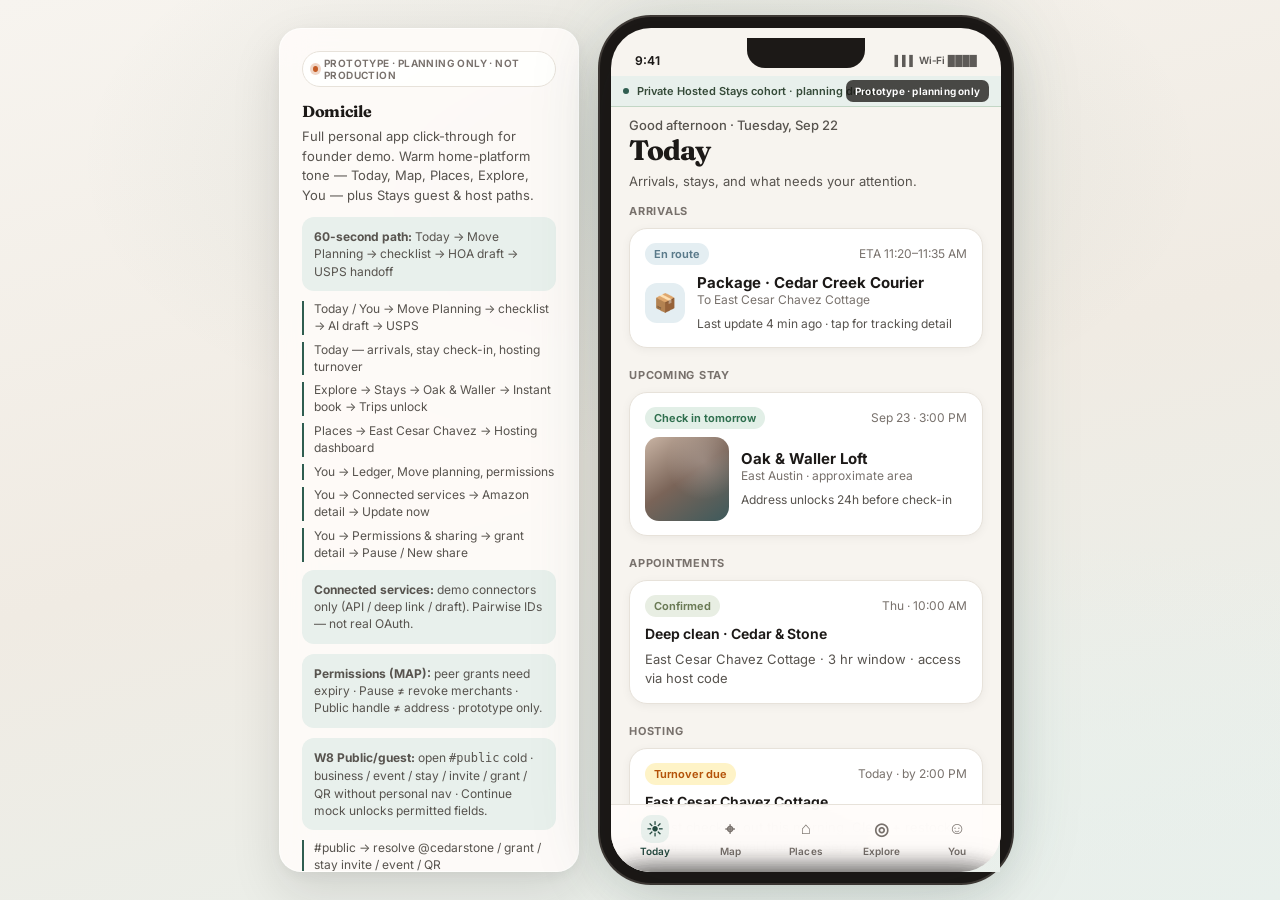
==== commit 2a5f38a6: "Add Messages, Assist, and Support cases (E19 / E22) Personal contextual inbox with seeded threads ac" ====
--- a/index.html
+++ b/index.html
@@ -158,6 +158,20 @@
               </div>
             </div>
 
+            <div class="section-label">Messages</div>
+            <div class="card tap" onclick="go('messages')">
+              <div class="between">
+                <div class="row gap-md">
+                  <div class="spend-ico" style="background:var(--accent-soft);font-size:16px">💬</div>
+                  <div>
+                    <div class="strong" style="font-size:14px">Messages</div>
+                    <div class="muted" id="today-messages-meta">3 unread · Stay · Service · Support</div>
+                  </div>
+                </div>
+                <span class="pill sage" id="today-messages-badge">3</span>
+              </div>
+            </div>
+
             <div class="section-label">Quiet</div>
             <div class="card tap" onclick="goPermissionsTab('shared')">
               <div class="between">
@@ -1067,7 +1081,7 @@
             </div>
 
             <div class="btn-row mb-8">
-              <button class="btn btn-secondary" onclick="go('trip-messaging')">Message host</button>
+              <button class="btn btn-secondary" onclick="openMessageThread('thr_mira_01')">Message host</button>
               <button class="btn btn-primary" onclick="go('trip-active')">I’m here · check in</button>
             </div>
           </div>
@@ -1080,15 +1094,9 @@
             <span></span>
           </div>
           <div class="pad">
-            <div id="msg-thread" style="min-height:280px;padding-bottom:12px">
-              <div class="msg host">Welcome! Address unlocks tomorrow afternoon. Text if you need anything.<div class="when">Yesterday</div></div>
-              <div class="msg guest">Thanks — looking forward to it.<div class="when">Yesterday</div></div>
-              <div class="msg host">Street parking is easier on the east side after 6.<div class="when">10:12 AM</div></div>
-            </div>
-            <div class="row gap-sm" style="position:sticky;bottom:calc(var(--nav-h) + 8px);background:var(--bg);padding:8px 0">
-              <div class="field flex-1" style="padding:8px 12px"><input id="msg-input" placeholder="Message Mira…" /></div>
-              <button class="btn btn-primary btn-sm" style="width:auto;padding:0 16px" onclick="sendMsg()">Send</button>
-            </div>
+            <div class="banner info mb-12"><span>ℹ</span><span>Stay messaging now lives in the shared Messages inbox (E19).</span></div>
+            <button class="btn btn-primary" onclick="openMessageThread('thr_mira_01')">Open Mira thread</button>
+            <button class="btn btn-secondary mt-8" onclick="go('messages')">All Messages</button>
           </div>
         </section>
 
@@ -1111,7 +1119,7 @@
               <div class="quote-line"><span>Access code</span><span class="strong">48291#</span></div>
               <div class="quote-line"><span>Checkout</span><span>Sep 26 · 11:00 AM</span></div>
             </div>
-            <button class="btn btn-secondary mb-8" onclick="go('trip-messaging')">Message host</button>
+            <button class="btn btn-secondary mb-8" onclick="openMessageThread('thr_mira_01')">Message host</button>
             <button class="btn btn-primary" onclick="go('trip-checkout-flow')">Ready to check out</button>
           </div>
         </section>
@@ -1198,6 +1206,10 @@
               <div class="you-row" onclick="go('connected-services')"><span>↔</span><span class="y-label">Connected services</span><span class="y-meta" id="you-cs-meta">9</span><span class="y-chev">›</span></div>
               <div class="you-row" onclick="go('move-planning')"><span>→</span><span class="y-label">Move planning</span><span class="y-meta" id="you-move-meta">3/8</span><span class="y-chev">›</span></div>
             </div>
+            <div class="card mb-8">
+              <div class="you-row" onclick="go('messages')"><span>💬</span><span class="y-label">Messages</span><span class="y-meta" id="you-messages-meta">3 unread</span><span class="y-chev">›</span></div>
+              <div class="you-row" onclick="go('notifications')"><span>🔔</span><span class="y-label">Notifications</span><span class="y-meta">Prefs</span><span class="y-chev">›</span></div>
+            </div>
             <div class="card">
               <div class="you-row" onclick="go('public-gallery')"><span>◎</span><span class="y-label">Public &amp; guest links (demo)</span><span class="y-meta">W8</span><span class="y-chev">›</span></div>
               <div class="you-row" onclick="go('support')"><span>?</span><span class="y-label">Support</span><span class="y-chev">›</span></div>
@@ -1497,12 +1509,74 @@
 
         <section class="screen" data-screen="support" data-nav="you">
           <div class="topbar"><button class="back" onclick="go('you')">‹ You</button><span class="title">Support</span><span></span></div>
-          <div class="pad">
-            <div class="card mb-8 tap" onclick="toast('Help center (prototype)')"><div class="between"><span class="strong">Help center</span><span>›</span></div></div>
-            <div class="card mb-8 tap" onclick="toast('Message support (prototype)')"><div class="between"><span class="strong">Message Domicile</span><span>›</span></div></div>
-            <div class="card mb-8 tap" onclick="go('public-gallery')"><div class="between"><span class="strong">Public &amp; guest links (demo)</span><span>›</span></div></div>
-            <div class="card"><div class="h3">About this prototype</div><p class="sub mt-8">Planning edition 3.2 · fictional Austin sample · not production. No real payments, auth, or map tiles. Includes W8 public/guest share shell.</p></div>
-          </div>
+          <div class="pad" id="support-hub-body"><!-- filled by JS --></div>
+        </section>
+
+        <!-- ========== MESSAGES / ASSIST / CASES (E19 · E22) ========== -->
+        <section class="screen" data-screen="messages" data-nav="you">
+          <div class="topbar">
+            <button class="back" onclick="go('you')">‹ You</button>
+            <span class="title">Messages</span>
+            <div class="row gap-sm" style="gap:6px">
+              <button class="icon-btn" onclick="openMsgOverflow()" title="More">⋯</button>
+              <button class="icon-btn" onclick="go('message-compose')" title="New">＋</button>
+            </div>
+          </div>
+          <div class="pad" id="messages-hub-body"><!-- filled by JS --></div>
+        </section>
+
+        <section class="screen" data-screen="message-thread" data-nav="you">
+          <div class="topbar">
+            <button class="back" onclick="go('messages')">‹ Inbox</button>
+            <span class="title" id="msg-thread-title">Thread</span>
+            <button class="icon-btn" onclick="openAssistFromThread()" title="Assist">✦</button>
+          </div>
+          <div class="pad" id="message-thread-body" style="padding-bottom:88px"><!-- filled by JS --></div>
+        </section>
+
+        <section class="screen" data-screen="message-compose" data-nav="you">
+          <div class="topbar">
+            <button class="back" onclick="go('messages')">‹ Inbox</button>
+            <span class="title">New message</span>
+            <span></span>
+          </div>
+          <div class="pad" id="message-compose-body"><!-- filled by JS --></div>
+        </section>
+
+        <section class="screen" data-screen="notifications" data-nav="you">
+          <div class="topbar">
+            <button class="back" onclick="go('you')">‹ You</button>
+            <span class="title">Notifications</span>
+            <span></span>
+          </div>
+          <div class="pad" id="notifications-body"><!-- filled by JS --></div>
+        </section>
+
+        <section class="screen" data-screen="assist" data-nav="you">
+          <div class="topbar">
+            <button class="back" id="assist-back-btn" onclick="leaveAssist()">‹ Back</button>
+            <span class="title">Assist</span>
+            <button class="icon-btn" onclick="escalateAssistToHuman()" title="Escalate">⇪</button>
+          </div>
+          <div class="pad" id="assist-body" style="padding-bottom:88px"><!-- filled by JS --></div>
+        </section>
+
+        <section class="screen" data-screen="support-cases" data-nav="you">
+          <div class="topbar">
+            <button class="back" onclick="go('support')">‹ Support</button>
+            <span class="title">Cases</span>
+            <span></span>
+          </div>
+          <div class="pad" id="support-cases-body"><!-- filled by JS --></div>
+        </section>
+
+        <section class="screen" data-screen="support-case" data-nav="you">
+          <div class="topbar">
+            <button class="back" onclick="go('support-cases')">‹ Cases</button>
+            <span class="title" id="support-case-title">Case</span>
+            <span></span>
+          </div>
+          <div class="pad" id="support-case-body"><!-- filled by JS --></div>
         </section>
 
 
@@ -1669,7 +1743,7 @@
             <div class="card mb-16">
               <p class="sub">Guest code issues at pre-arrival window. Household codes stay separate.</p>
             </div>
-            <button class="btn btn-ghost" style="width:100%" onclick="go('trip-messaging')">Message guest</button>
+            <button class="btn btn-ghost" style="width:100%" onclick="openMessageThread('thr_mira_01')">Message guest</button>
           </div>
         </section>
 
@@ -2133,6 +2207,36 @@
       </div>
 
       <!-- Account switcher -->
+      <!-- Messages / Assist sheets -->
+      <div class="sheet-backdrop" id="msg-action-backdrop" onclick="closeMsgActionSheet()"></div>
+      <div class="sheet" id="msg-action-sheet" role="dialog" aria-modal="true">
+        <div class="sheet-handle"></div>
+        <h2 class="h2" style="font-size:18px;margin-bottom:8px">Attach action</h2>
+        <p class="sub mb-12">Structured actions allowed for this thread context.</p>
+        <div id="msg-action-sheet-body"></div>
+        <button class="btn btn-ghost mt-8" style="width:100%" onclick="closeMsgActionSheet()">Cancel</button>
+      </div>
+
+      <div class="sheet-backdrop" id="assist-tool-backdrop" onclick="closeAssistToolSheet()"></div>
+      <div class="sheet" id="assist-tool-sheet" role="dialog" aria-modal="true">
+        <div class="sheet-handle"></div>
+        <h2 class="h2" style="font-size:18px;margin-bottom:8px" id="assist-tool-title">Confirm action</h2>
+        <p class="sub mb-12" id="assist-tool-sub">Review exact parameters before Assist writes.</p>
+        <div id="assist-tool-sheet-body"></div>
+        <button class="btn btn-primary mt-12" id="assist-tool-confirm-btn" onclick="confirmAssistTool()">Confirm</button>
+        <button class="btn btn-ghost mt-8" style="width:100%" onclick="closeAssistToolSheet()">Cancel</button>
+      </div>
+
+      <div class="sheet-backdrop" id="msg-overflow-backdrop" onclick="closeMsgOverflow()"></div>
+      <div class="sheet" id="msg-overflow-sheet" role="dialog" aria-modal="true">
+        <div class="sheet-handle"></div>
+        <h2 class="h2" style="font-size:18px;margin-bottom:12px">Messages</h2>
+        <div class="card mb-8 tap" onclick="closeMsgOverflow();go('notifications')"><div class="between"><span class="strong">Notification preferences</span><span>›</span></div></div>
+        <div class="card mb-8 tap" onclick="closeMsgOverflow();go('message-compose')"><div class="between"><span class="strong">New contextual message</span><span>›</span></div></div>
+        <div class="card mb-8 tap" onclick="closeMsgOverflow();scheduleThreadReminder()"><div class="between"><span class="strong">Schedule reminder</span><span class="muted">Fri 9am CT</span></div></div>
+        <button class="btn btn-ghost mt-8" style="width:100%" onclick="closeMsgOverflow()">Close</button>
+      </div>
+
       <div class="sheet-backdrop" id="acct-switch-backdrop" onclick="closeAccountSwitcher()"></div>
       <div class="sheet" id="acct-switch-sheet" role="dialog" aria-modal="true" aria-labelledby="acct-switch-title">
         <div class="sheet-handle"></div>
--- a/app.css
+++ b/app.css
@@ -1047,3 +1047,54 @@
   background: var(--ok-soft); border: 1px solid #c2d6c5; border-radius: 12px;
   padding: 8px 12px; margin-bottom: 12px; display: flex; align-items: center; gap: 8px;
 }
+
+
+/* ===== E19 Messages · E22 Assist / Cases ===== */
+.msg-thread-row.unread { border-color: #c2d6c5; background: linear-gradient(180deg, #F3F8F5 0%, var(--surface) 48%); }
+.msg-timeline { display: flex; flex-direction: column; gap: 8px; padding-bottom: 12px; min-height: 240px; }
+.msg-system {
+  align-self: center; max-width: 92%; text-align: center;
+  font-size: 11px; color: var(--muted); background: var(--bg-elev);
+  border: 1px dashed var(--line); border-radius: 999px; padding: 6px 12px; line-height: 1.35;
+}
+.msg-system .when { margin-top: 2px; font-size: 10px; }
+.msg-action-card {
+  background: var(--surface); border: 1px solid var(--line-strong); border-radius: var(--radius-sm);
+  padding: 12px; box-shadow: var(--shadow-card); margin: 4px 0 8px;
+}
+.msg-action-card .strong { font-size: 13px; }
+.msg-delivery {
+  border: none; background: transparent; color: var(--muted); font-size: 10px;
+  font-weight: 650; padding: 0; margin-left: 6px; cursor: pointer;
+}
+.msg-delivery.read { color: var(--accent); }
+.msg-composer, .msg-compose-bar {
+  position: sticky; bottom: calc(var(--nav-h) + 6px); z-index: 6;
+  display: flex; gap: 8px; align-items: center;
+  background: linear-gradient(transparent, var(--bg) 30%);
+  padding: 10px 0 4px;
+}
+.msg-composer .field, .msg-compose-bar .field { margin: 0; }
+.icon-action {
+  width: 40px; height: 40px; border-radius: 12px; border: 1px solid var(--line-strong);
+  background: var(--surface); font-size: 18px; display: grid; place-items: center; flex-shrink: 0;
+}
+.assist-timeline { display: flex; flex-direction: column; gap: 8px; min-height: 200px; }
+.assist-bubble { border-left: 3px solid var(--accent); }
+.assist-citations, .assist-cites { display: flex; flex-wrap: wrap; gap: 6px; }
+.cite-chip {
+  display: inline-flex; align-items: center; gap: 4px;
+  font-size: 10px; font-weight: 650; letter-spacing: .02em;
+  padding: 4px 8px; border-radius: 999px;
+  background: var(--accent-soft); color: var(--accent-deep); border: 1px solid #c2d6c5;
+}
+.assist-chip-row { display: flex; flex-wrap: wrap; gap: 8px; }
+.assist-chip {
+  border: 1px solid var(--line-strong); background: var(--surface); color: var(--ink);
+  border-radius: 999px; padding: 8px 12px; font-size: 12px; font-weight: 650;
+}
+.assist-chip:active { transform: scale(.97); }
+.case-timeline { display: flex; flex-direction: column; gap: 10px; }
+.case-tl-item { padding-left: 10px; border-left: 2px solid var(--line-strong); }
+.case-tl-item .muted { margin-bottom: 2px; }
+.msg-alias-banner { margin-bottom: 10px; }
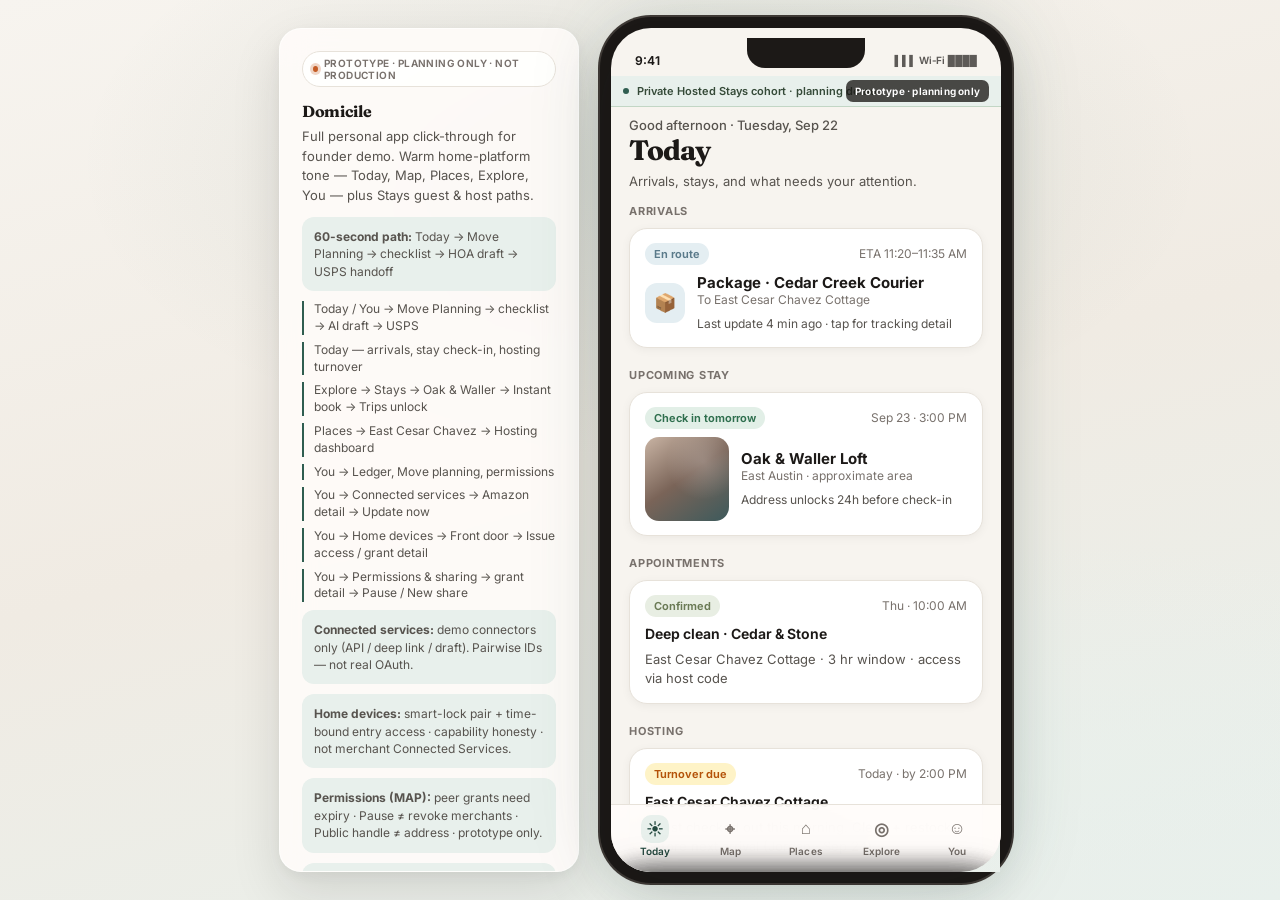
==== commit 3ac8d16b: "Add Home devices / smart-lock simulation (pair + time-bound access) Kit-faithful P85/P87 stay_access" ====
--- a/index.html
+++ b/index.html
@@ -23,8 +23,10 @@
     <div class="path">Places → East Cesar Chavez → Hosting dashboard</div>
     <div class="path">You → Ledger, Move planning, permissions</div>
     <div class="path">You → Connected services → Amazon detail → Update now</div>
+    <div class="path">You → Home devices → Front door → Issue access / grant detail</div>
     <div class="path">You → Permissions &amp; sharing → grant detail → Pause / New share</div>
     <div class="hint" style="margin-top:8px"><strong>Connected services:</strong> demo connectors only (API / deep link / draft). Pairwise IDs — not real OAuth.</div>
+    <div class="hint"><strong>Home devices:</strong> smart-lock pair + time-bound entry access · capability honesty · not merchant Connected Services.</div>
     <div class="hint"><strong>Permissions (MAP):</strong> peer grants need expiry · Pause ≠ revoke merchants · Public handle ≠ address · prototype only.</div>
     <div class="hint"><strong>W8 Public/guest:</strong> open <code>#public</code> cold · business / event / stay / invite / grant / QR without personal nav · Continue mock unlocks permitted fields.</div>
     <div class="path">#public → resolve @cedarstone / grant / stay invite / event / QR</div>
@@ -1069,7 +1071,7 @@
               <div class="section-label" style="margin-top:4px">Address</div>
               <div class="card mb-12">
                 <p class="strong">1247 Waller Creek Ln, Unit B</p>
-                <p class="sub">East Austin · fictional sample address</p>
+                <p class="sub">East Austin · fictional sample address · separate from entry code grant</p>
               </div>
               <div class="section-label">House guide</div>
               <div class="card mb-12">
@@ -1077,7 +1079,8 @@
               </div>
               <div class="section-label">Access code</div>
               <div class="code-reveal mb-12">48291#</div>
-              <p class="muted text-center mb-12">Code active from 2:00 PM check-in day · changes after checkout</p>
+              <p class="muted text-center mb-8">Code active in validity window · prototype demo code</p>
+              <p class="muted text-center mb-12" id="trip-access-grant-note" style="font-size:11px">Bound to <strong>access_grant_mira_stay_01</strong> · Front door · prototype</p>
             </div>
 
             <div class="btn-row mb-8">
@@ -1116,7 +1119,8 @@
             </div>
             <div class="card mb-12">
               <div class="quote-line"><span>Wifi</span><span>OakWaller_Guest</span></div>
-              <div class="quote-line"><span>Access code</span><span class="strong">48291#</span></div>
+              <div class="quote-line"><span>Access code</span><span class="strong" id="trip-active-access-code">48291#</span></div>
+              <p class="muted mt-8" style="font-size:10px">Grant <span id="trip-active-grant-id">access_grant_mira_stay_01</span> · not household</p>
               <div class="quote-line"><span>Checkout</span><span>Sep 26 · 11:00 AM</span></div>
             </div>
             <button class="btn btn-secondary mb-8" onclick="openMessageThread('thr_mira_01')">Message host</button>
@@ -1204,6 +1208,7 @@
             <div class="card mb-8">
               <div class="you-row" onclick="go('permissions')"><span>◎</span><span class="y-label">Permissions &amp; sharing</span><span class="y-chev">›</span></div>
               <div class="you-row" onclick="go('connected-services')"><span>↔</span><span class="y-label">Connected services</span><span class="y-meta" id="you-cs-meta">9</span><span class="y-chev">›</span></div>
+              <div class="you-row" onclick="go('home-devices')"><span>⌂</span><span class="y-label">Home devices</span><span class="y-meta" id="you-hd-meta">2 paired</span><span class="y-chev">›</span></div>
               <div class="you-row" onclick="go('move-planning')"><span>→</span><span class="y-label">Move planning</span><span class="y-meta" id="you-move-meta">3/8</span><span class="y-chev">›</span></div>
             </div>
             <div class="card mb-8">
@@ -1355,6 +1360,61 @@
           <div class="pad" id="csd-body"><!-- filled by JS --></div>
         </section>
 
+
+        <section class="screen" data-screen="home-devices" data-nav="you">
+          <div class="topbar">
+            <button class="back" onclick="go('you')">‹ You</button>
+            <span class="title">Home devices</span>
+            <button class="back" style="justify-self:end;font-size:20px;font-weight:500" onclick="openPairDevice()" aria-label="Pair a device">+</button>
+          </div>
+          <div class="pad">
+            <div class="between mb-8">
+              <span class="pill ghost">Smart-lock demo</span>
+              <span class="muted" style="font-size:11px">Not real lock APIs</span>
+            </div>
+            <h1 class="h1" style="font-size:22px">Home devices</h1>
+            <p class="sub mb-8">Paired locks for East Cesar Chavez. Issue time-bound physical entry — separate from merchant Connected Services and MAP place sharing.</p>
+            <p class="muted mb-12" id="hd-hub-meta" style="font-size:11px">2 paired · active access grants</p>
+            <div class="banner private mb-12"><span>◎</span><span><strong>Capability honesty:</strong> API write · Deep link · Manual entry-code only. Unavailable partner ≠ fake synced everywhere.</span></div>
+            <div class="cs-filter-row mb-12">
+              <button type="button" class="cs-filter on">All</button>
+              <button type="button" class="cs-filter" onclick="toast('Filter demo — list shows all seeded devices')">Paired</button>
+              <button type="button" class="cs-filter" onclick="toast('Filter demo — Front door has API write')">API write</button>
+            </div>
+            <div id="hd-list"><!-- filled by JS --></div>
+            <button class="btn btn-secondary mt-8" style="width:100%" onclick="openPairDevice()">Pair / connect a lock</button>
+            <button class="btn btn-ghost mt-8" style="width:100%" onclick="go('connected-services')">Connected services (merchants)</button>
+            <p class="muted mt-12" style="font-size:11px;text-align:center;line-height:1.45">P85 / P87 · stay_access_grants · pairwise device IDs · prototype</p>
+          </div>
+        </section>
+
+        <section class="screen" data-screen="home-device-detail" data-nav="you">
+          <div class="topbar">
+            <button class="back" onclick="go('home-devices')">‹ Devices</button>
+            <span class="title" id="hdd-title">Device</span>
+            <span></span>
+          </div>
+          <div class="pad" id="hdd-body"><!-- filled by JS --></div>
+        </section>
+
+        <section class="screen" data-screen="home-access-issue" data-nav="you">
+          <div class="topbar">
+            <button class="back" onclick="go('home-device-detail')">‹ Device</button>
+            <span class="title">Issue access</span>
+            <span></span>
+          </div>
+          <div class="pad" id="hai-body"><!-- filled by JS --></div>
+        </section>
+
+        <section class="screen" data-screen="home-access-grant" data-nav="you">
+          <div class="topbar">
+            <button class="back" onclick="go('home-device-detail')">‹ Device</button>
+            <span class="title" id="hag-title">Grant</span>
+            <span></span>
+          </div>
+          <div class="pad" id="hag-body"><!-- filled by JS --></div>
+        </section>
+
         <!-- keep legacy hash -->
         <section class="screen" data-screen="connections" data-nav="you" hidden aria-hidden="true"></section>
 
@@ -1740,9 +1800,10 @@
               <button class="btn btn-secondary btn-sm mt-12" style="width:auto" onclick="toast('Turnover marked in progress')">Mark in progress</button>
             </div>
             <div class="section-label">Access</div>
-            <div class="card mb-16">
+            <div class="card mb-16" id="host-access-body">
               <p class="sub">Guest code issues at pre-arrival window. Household codes stay separate.</p>
             </div>
+            <button class="btn btn-secondary mb-8" style="width:100%" onclick="go('home-devices')">Home devices</button>
             <button class="btn btn-ghost" style="width:100%" onclick="openMessageThread('thr_mira_01')">Message guest</button>
           </div>
         </section>
@@ -2196,6 +2257,16 @@
         <button class="btn btn-ghost mt-8" style="width:100%" onclick="closeUspsExternal()">Stay in Domicile</button>
       </div>
 
+
+      <div class="sheet-backdrop" id="pair-device-backdrop" onclick="closePairDevice()"></div>
+      <div class="sheet sheet-tall" id="pair-device-sheet" role="dialog" aria-modal="true" aria-labelledby="pair-device-title">
+        <div class="sheet-handle"></div>
+        <h2 class="h2" id="pair-device-title" style="font-size:18px;margin-bottom:6px">Pair a lock</h2>
+        <p class="sub mb-12">Capability-aware adapter · demo only — not real OAuth or lock APIs.</p>
+        <div id="pair-device-steps"></div>
+        <button class="btn btn-ghost mt-8" style="width:100%" onclick="closePairDevice()">Close</button>
+      </div>
+
       <div class="sheet-backdrop" id="add-service-backdrop" onclick="closeAddService()"></div>
       <div class="sheet" id="add-service-sheet" role="dialog" aria-modal="true" aria-labelledby="add-service-title">
         <div class="sheet-handle"></div>
--- a/app.css
+++ b/app.css
@@ -1098,3 +1098,7 @@
 .case-tl-item { padding-left: 10px; border-left: 2px solid var(--line-strong); }
 .case-tl-item .muted { margin-bottom: 2px; }
 .msg-alias-banner { margin-bottom: 10px; }
+
+
+/* ===== Home devices / smart-lock ===== */
+/* Reuses .cs-card / .cap-badge / .policy-option / .code-reveal patterns */
